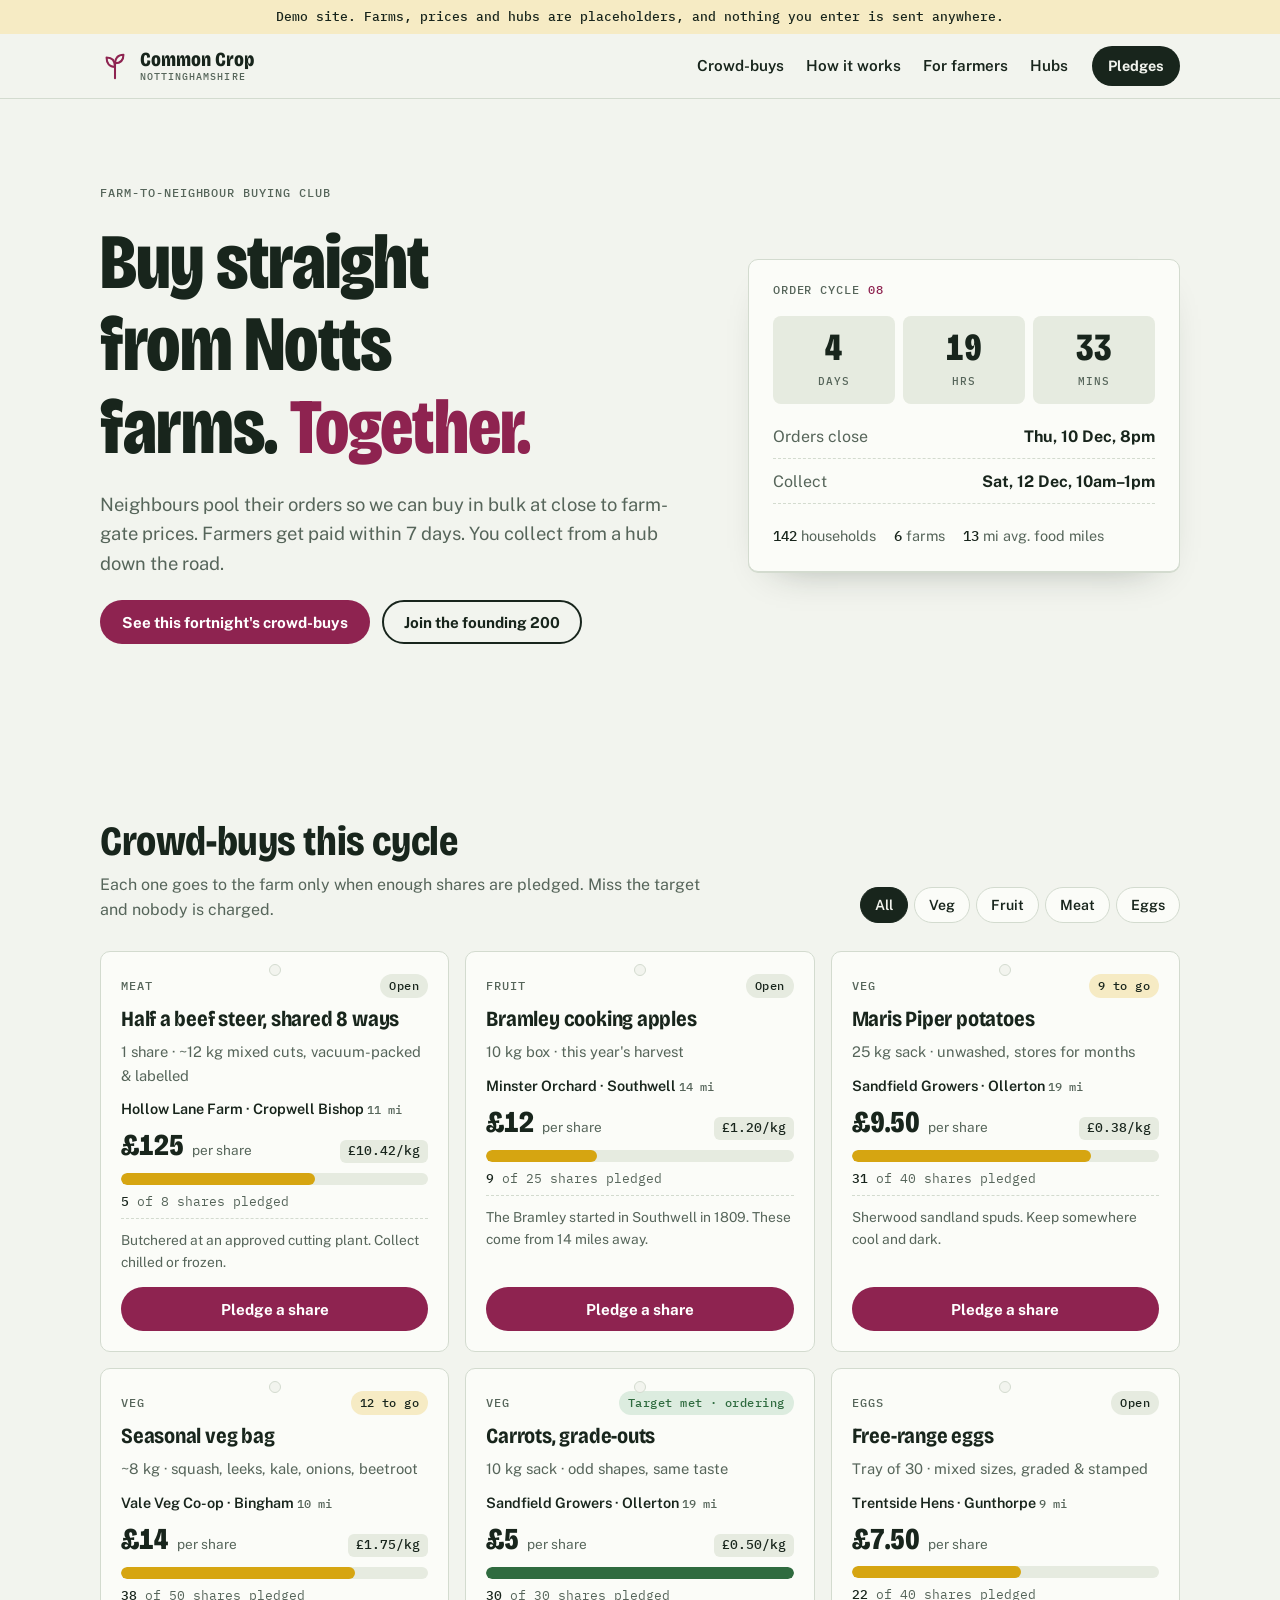
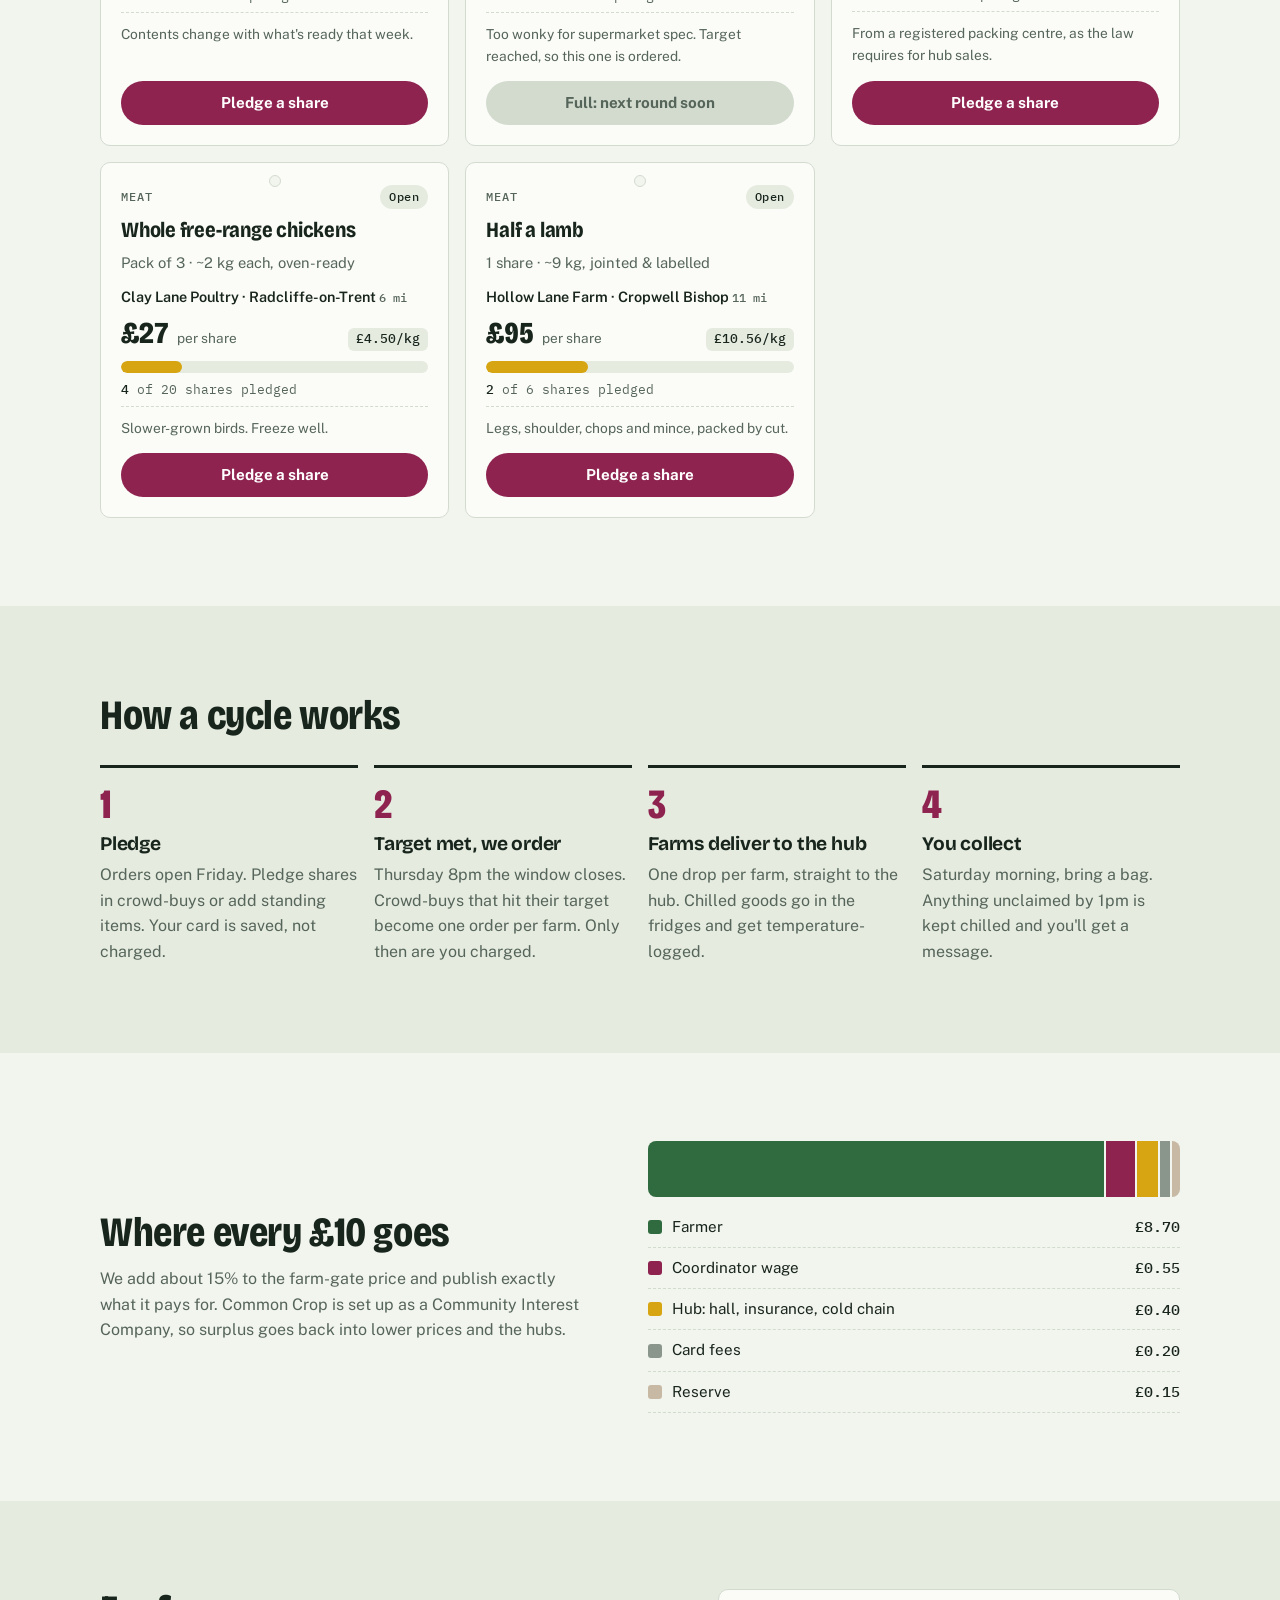
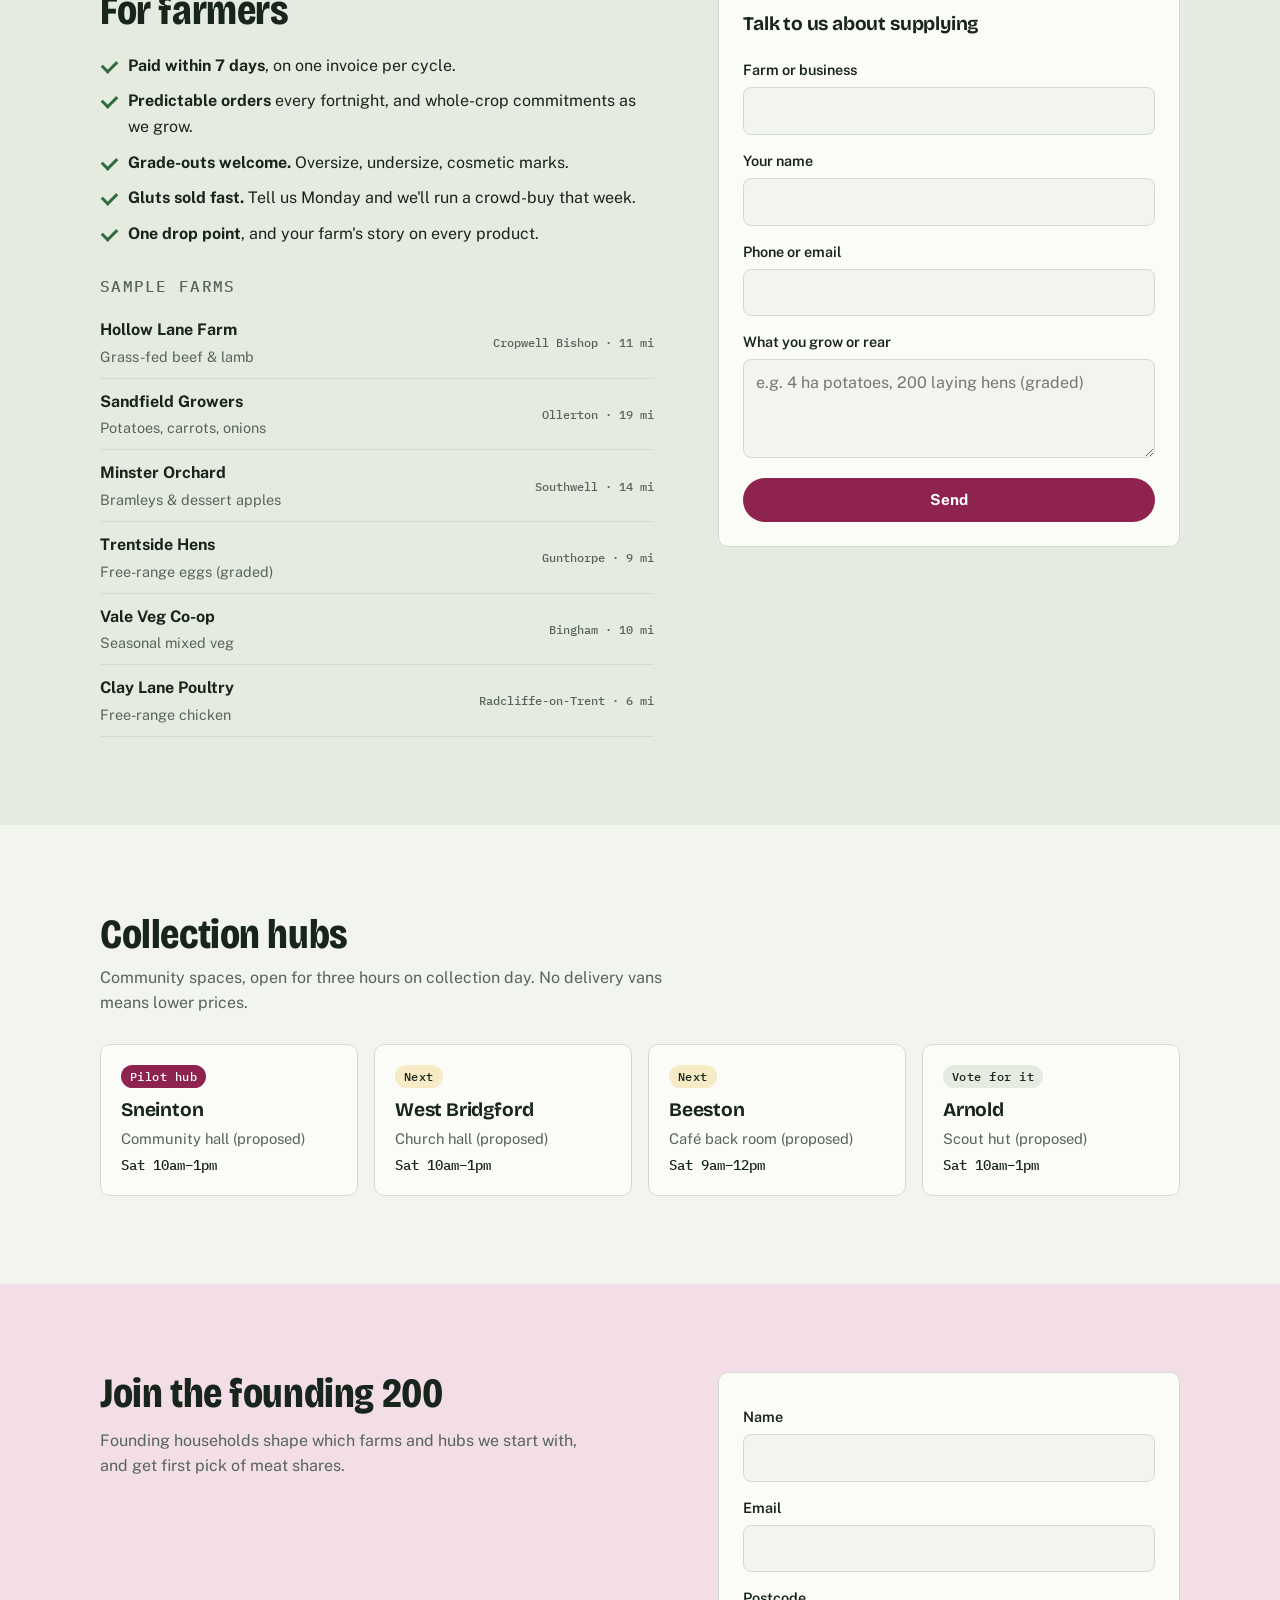
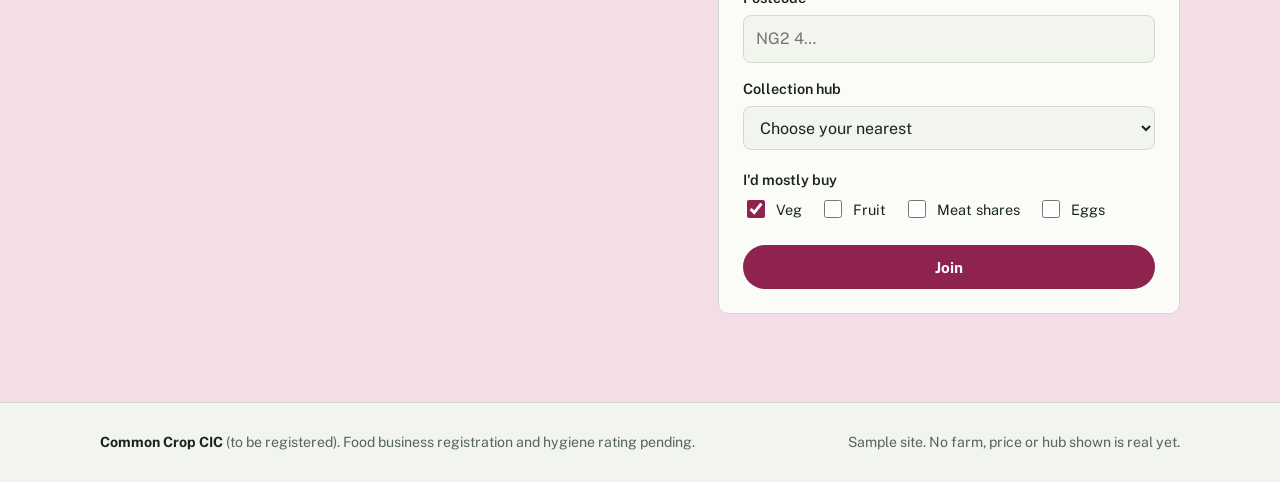
==== common-crop/site/index.html @ f0176753 "Add Common Crop farm-to-consumer plan and shell website PLAN.md covers UK legality, structure (CIC)," ====
<!doctype html>
<html lang="en-GB">
<head>
<meta charset="utf-8">
<meta name="viewport" content="width=device-width, initial-scale=1, viewport-fit=cover">
<title>Common Crop Notts</title>
<meta name="description" content="Neighbours in Nottinghamshire pooling orders to buy straight from local farms at farm-gate prices. Collect from a hub near you.">
<link rel="preconnect" href="https://fonts.googleapis.com">
<link rel="preconnect" href="https://fonts.gstatic.com" crossorigin>
<link rel="stylesheet" href="https://fonts.googleapis.com/css2?family=Bricolage+Grotesque:opsz,wdth,wght@12..96,75..100,400..800&family=Public+Sans:ital,wght@0,400;0,600;0,700;1,400&family=IBM+Plex+Mono:wght@400;500&display=swap">
<link rel="stylesheet" href="styles.css">
</head>
<body>

<div class="demo-bar">Demo site. Farms, prices and hubs are placeholders, and nothing you enter is sent anywhere.</div>

<header class="site-header">
  <div class="wrap header-row">
    <a class="logo" href="#top" aria-label="Common Crop home">
      <svg viewBox="0 0 32 32" aria-hidden="true"><path d="M16 29V13" /><path d="M16 17c-6 0-9-4-9-10 6 0 9 4 9 10Z" /><path d="M16 13c0-5 3-9 9-9 0 6-3 9-9 9Z" /></svg>
      <span>Common Crop<small>Nottinghamshire</small></span>
    </a>
    <nav class="nav" aria-label="Main">
      <a href="#buys">Crowd-buys</a>
      <a href="#how">How it works</a>
      <a href="#farmers">For farmers</a>
      <a href="#hubs">Hubs</a>
    </nav>
    <button type="button" id="basket-open" class="basket-btn">
      Pledges <span id="basket-count" class="count" hidden>0</span>
    </button>
  </div>
</header>

<main id="top">

  <section class="hero wrap">
    <div class="hero-copy">
      <p class="eyebrow">Farm-to-neighbour buying club</p>
      <h1>Buy straight from Notts farms. <em>Together.</em></h1>
      <p class="lede">Neighbours pool their orders so we can buy in bulk at close to farm-gate prices. Farmers get paid within 7 days. You collect from a hub down the road.</p>
      <div class="hero-cta">
        <a class="btn btn-primary" href="#buys">See this fortnight's crowd-buys</a>
        <a class="btn btn-ghost" href="#join">Join the founding 200</a>
      </div>
    </div>

    <aside class="cycle" aria-labelledby="cycle-title">
      <p class="cycle-tag">Order cycle <span id="cycle-number">03</span></p>
      <h2 id="cycle-title" class="visually-hidden">Current order cycle</h2>
      <div class="countdown" aria-label="Time until orders close">
        <div><b id="cd-d">0</b><span>days</span></div>
        <div><b id="cd-h">0</b><span>hrs</span></div>
        <div><b id="cd-m">0</b><span>mins</span></div>
      </div>
      <dl class="cycle-dates">
        <div><dt>Orders close</dt><dd id="cycle-close">Thu 1 Oct, 8pm</dd></div>
        <div><dt>Collect</dt><dd id="cycle-collect">Sat 3 Oct, 10am–1pm</dd></div>
      </dl>
      <ul class="cycle-stats">
        <li><b id="stat-households">142</b> households</li>
        <li><b id="stat-farms">6</b> farms</li>
        <li><b id="stat-miles">13</b> mi avg. food miles</li>
      </ul>
    </aside>
  </section>

  <section id="buys" class="section wrap" aria-labelledby="buys-title">
    <div class="section-head">
      <div>
        <h2 id="buys-title">Crowd-buys this cycle</h2>
        <p>Each one goes to the farm only when enough shares are pledged. Miss the target and nobody is charged.</p>
      </div>
      <div class="filters" role="group" aria-label="Filter by category">
        <button type="button" data-filter="all" aria-pressed="true">All</button>
        <button type="button" data-filter="veg" aria-pressed="false">Veg</button>
        <button type="button" data-filter="fruit" aria-pressed="false">Fruit</button>
        <button type="button" data-filter="meat" aria-pressed="false">Meat</button>
        <button type="button" data-filter="eggs" aria-pressed="false">Eggs</button>
      </div>
    </div>
    <div id="buys-grid" class="buys-grid"></div>
  </section>

  <section id="how" class="section band" aria-labelledby="how-title">
    <div class="wrap">
      <h2 id="how-title">How a cycle works</h2>
      <ol class="steps">
        <li><h3>Pledge</h3><p>Orders open Friday. Pledge shares in crowd-buys or add standing items. Your card is saved, not charged.</p></li>
        <li><h3>Target met, we order</h3><p>Thursday 8pm the window closes. Crowd-buys that hit their target become one order per farm. Only then are you charged.</p></li>
        <li><h3>Farms deliver to the hub</h3><p>One drop per farm, straight to the hub. Chilled goods go in the fridges and get temperature-logged.</p></li>
        <li><h3>You collect</h3><p>Saturday morning, bring a bag. Anything unclaimed by 1pm is kept chilled and you'll get a message.</p></li>
      </ol>
    </div>
  </section>

  <section class="section wrap split-section" aria-labelledby="split-title">
    <div>
      <h2 id="split-title">Where every £10 goes</h2>
      <p>We add about 15% to the farm-gate price and publish exactly what it pays for. Common Crop is set up as a Community Interest Company, so surplus goes back into lower prices and the hubs.</p>
    </div>
    <div>
      <div id="split-bar" class="split-bar" aria-hidden="true"></div>
      <ul id="split-legend" class="split-legend"></ul>
    </div>
  </section>

  <section id="farmers" class="section band" aria-labelledby="farmers-title">
    <div class="wrap farmers">
      <div>
        <h2 id="farmers-title">For farmers</h2>
        <ul class="ticks">
          <li><b>Paid within 7 days</b>, on one invoice per cycle.</li>
          <li><b>Predictable orders</b> every fortnight, and whole-crop commitments as we grow.</li>
          <li><b>Grade-outs welcome.</b> Oversize, undersize, cosmetic marks.</li>
          <li><b>Gluts sold fast.</b> Tell us Monday and we'll run a crowd-buy that week.</li>
          <li><b>One drop point</b>, and your farm's story on every product.</li>
        </ul>
        <h3 class="sub">Sample farms</h3>
        <ul id="farm-list" class="farm-list"></ul>
      </div>
      <form id="farm-form" class="card-form">
        <h3>Talk to us about supplying</h3>
        <label for="farm-name">Farm or business</label>
        <input id="farm-name" name="farm" required autocomplete="organization">
        <label for="farm-contact">Your name</label>
        <input id="farm-contact" name="name" required autocomplete="name">
        <label for="farm-phone">Phone or email</label>
        <input id="farm-phone" name="contact" required>
        <label for="farm-what">What you grow or rear</label>
        <textarea id="farm-what" name="produce" rows="3" placeholder="e.g. 4 ha potatoes, 200 laying hens (graded)"></textarea>
        <button type="submit" class="btn btn-primary">Send</button>
        <p id="farm-done" class="done" role="status" hidden>Thanks. This is a demo, so nothing was sent.</p>
      </form>
    </div>
  </section>

  <section id="hubs" class="section wrap" aria-labelledby="hubs-title">
    <div class="section-head">
      <div>
        <h2 id="hubs-title">Collection hubs</h2>
        <p>Community spaces, open for three hours on collection day. No delivery vans means lower prices.</p>
      </div>
    </div>
    <ul id="hub-list" class="hub-list"></ul>
  </section>

  <section id="join" class="section band band-accent" aria-labelledby="join-title">
    <div class="wrap join">
      <div>
        <h2 id="join-title">Join the founding 200</h2>
        <p>Founding households shape which farms and hubs we start with, and get first pick of meat shares.</p>
      </div>
      <form id="join-form" class="card-form">
        <label for="join-name">Name</label>
        <input id="join-name" name="name" required autocomplete="name">
        <label for="join-email">Email</label>
        <input id="join-email" name="email" type="email" required autocomplete="email">
        <label for="join-postcode">Postcode</label>
        <input id="join-postcode" name="postcode" required autocomplete="postal-code" placeholder="NG2 4…">
        <label for="join-hub">Collection hub</label>
        <select id="join-hub" name="hub" required></select>
        <fieldset>
          <legend>I'd mostly buy</legend>
          <label class="check"><input id="want-veg" type="checkbox" name="veg" checked> Veg</label>
          <label class="check"><input id="want-fruit" type="checkbox" name="fruit"> Fruit</label>
          <label class="check"><input id="want-meat" type="checkbox" name="meat"> Meat shares</label>
          <label class="check"><input id="want-eggs" type="checkbox" name="eggs"> Eggs</label>
        </fieldset>
        <button type="submit" class="btn btn-primary">Join</button>
        <p id="join-done" class="done" role="status" hidden></p>
      </form>
    </div>
  </section>

</main>

<footer class="site-footer">
  <div class="wrap footer-row">
    <p><b>Common Crop CIC</b> (to be registered). Food business registration and hygiene rating pending.</p>
    <p>Sample site. No farm, price or hub shown is real yet.</p>
  </div>
</footer>

<div id="basket" class="basket" hidden>
  <div class="basket-panel" role="dialog" aria-modal="true" aria-labelledby="basket-title">
    <header>
      <h2 id="basket-title">Your pledges</h2>
      <button type="button" id="basket-close" class="icon-btn" aria-label="Close">×</button>
    </header>
    <ul id="basket-list" class="basket-list"></ul>
    <p class="basket-total">Total if every target is met <b id="basket-total">£0</b></p>
    <button type="button" class="btn btn-primary" disabled>Save card &amp; confirm (coming soon)</button>
    <p class="fine">You're only charged for crowd-buys that reach their target when orders close.</p>
  </div>
</div>

<script src="data.js"></script>
<script src="store.js"></script>
<script src="app.js"></script>
</body>
</html>
---- common-crop/site/styles.css ----
/* Common Crop: beetroot + rapeseed on hedgerow sage */
:root {
  --paper: #f2f4ee;
  --surface: #fbfcf8;
  --band: #e6ebe0;
  --ink: #18251c;
  --muted: #56655a;
  --line: #d3dbcf;
  --accent: #8e2350;          /* beetroot */
  --accent-ink: #ffffff;
  --accent-soft: #f3dde6;
  --rape: #d6a511;            /* oilseed rape in May */
  --rape-soft: #f6ebc4;
  --good: #2f6b3f;
  --good-soft: #dcecdf;

  --seg-farmer: #2f6b3f;
  --seg-wage: #8e2350;
  --seg-hub: #d6a511;
  --seg-fees: #8a968c;
  --seg-reserve: #c7b9a3;

  --display: "Bricolage Grotesque", "Arial Narrow", system-ui, sans-serif;
  --body: "Public Sans", system-ui, -apple-system, "Segoe UI", sans-serif;
  --mono: "IBM Plex Mono", ui-monospace, "SF Mono", Menlo, monospace;

  --radius: 10px;
  --gutter: clamp(16px, 4vw, 40px);
  color-scheme: light;
}

@media (prefers-color-scheme: dark) {
  :root:not([data-theme="light"]) {
    --paper: #111913;
    --surface: #18221a;
    --band: #1c281f;
    --ink: #e7ede4;
    --muted: #9faea2;
    --line: #2d3b31;
    --accent: #e58ab0;
    --accent-ink: #2a0b18;
    --accent-soft: #3a1a28;
    --rape: #e8c24a;
    --rape-soft: #3a3217;
    --good: #7fc28f;
    --good-soft: #1f3526;
    --seg-farmer: #6fb582;
    --seg-wage: #e58ab0;
    --seg-hub: #e8c24a;
    --seg-fees: #7d8a80;
    --seg-reserve: #a89a84;
    color-scheme: dark;
  }
}
:root[data-theme="dark"] {
  --paper: #111913;
  --surface: #18221a;
  --band: #1c281f;
  --ink: #e7ede4;
  --muted: #9faea2;
  --line: #2d3b31;
  --accent: #e58ab0;
  --accent-ink: #2a0b18;
  --accent-soft: #3a1a28;
  --rape: #e8c24a;
  --rape-soft: #3a3217;
  --good: #7fc28f;
  --good-soft: #1f3526;
  --seg-farmer: #6fb582;
  --seg-wage: #e58ab0;
  --seg-hub: #e8c24a;
  --seg-fees: #7d8a80;
  --seg-reserve: #a89a84;
  color-scheme: dark;
}

* { box-sizing: border-box; }
[hidden] { display: none !important; }
html { scroll-behavior: smooth; }
@media (prefers-reduced-motion: reduce) { html { scroll-behavior: auto; } * { transition: none !important; } }

body {
  margin: 0;
  background: var(--paper);
  color: var(--ink);
  font: 16px/1.6 var(--body);
  -webkit-font-smoothing: antialiased;
}

.wrap { max-width: 1160px; margin-inline: auto; padding-inline: var(--gutter); }
.visually-hidden { position: absolute; width: 1px; height: 1px; overflow: hidden; clip: rect(0 0 0 0); white-space: nowrap; }

h1, h2, h3 { font-family: var(--display); line-height: 1.05; margin: 0; text-wrap: balance; letter-spacing: -0.01em; }
h1 { font-size: clamp(2.6rem, 6.5vw, 4.9rem); font-weight: 800; font-stretch: 78%; }
h1 em { font-style: normal; color: var(--accent); }
h2 { font-size: clamp(1.8rem, 3.4vw, 2.6rem); font-weight: 750; font-stretch: 82%; }
h3 { font-size: 1.2rem; font-weight: 700; }
p { margin: 0; }
a { color: inherit; }
:focus-visible { outline: 3px solid var(--rape); outline-offset: 2px; border-radius: 4px; }

.eyebrow, .cycle-tag, .buy-cat {
  font: 500 0.75rem/1 var(--mono);
  letter-spacing: 0.08em;
  text-transform: uppercase;
  color: var(--muted);
}

/* ---------- buttons ---------- */
.btn {
  display: inline-flex; align-items: center; justify-content: center;
  min-height: 44px; padding: 0 20px;
  border-radius: 999px; border: 2px solid transparent;
  font: 700 0.95rem/1 var(--body); text-decoration: none; cursor: pointer;
  transition: transform .12s ease, background-color .12s ease;
}
.btn:active { transform: translateY(1px); }
.btn-primary { background: var(--accent); color: var(--accent-ink); }
.btn-primary:hover { filter: brightness(1.08); }
.btn-primary:disabled { background: var(--line); color: var(--muted); cursor: not-allowed; filter: none; }
.btn-ghost { border-color: var(--ink); color: var(--ink); background: transparent; }
.btn-ghost:hover { background: var(--ink); color: var(--paper); }

/* ---------- header ---------- */
.demo-bar {
  background: var(--rape-soft); color: var(--ink);
  font: 500 0.8rem/1.4 var(--mono); text-align: center;
  padding: 8px var(--gutter);
}
.site-header {
  position: sticky; top: env(safe-area-inset-top, 0px); z-index: 10;
  background: color-mix(in srgb, var(--paper) 90%, transparent);
  backdrop-filter: blur(8px);
  border-bottom: 1px solid var(--line);
}
.header-row { display: flex; align-items: center; gap: 24px; min-height: 64px; }
.logo { display: flex; align-items: center; gap: 10px; text-decoration: none; }
.logo svg { width: 30px; height: 30px; fill: none; stroke: var(--accent); stroke-width: 2.2; stroke-linecap: round; stroke-linejoin: round; }
.logo span { font: 800 1.25rem/1 var(--display); font-stretch: 80%; display: flex; flex-direction: column; }
.logo small { font: 500 0.65rem/1.4 var(--mono); letter-spacing: 0.1em; text-transform: uppercase; color: var(--muted); }
.nav { display: flex; gap: 22px; margin-left: auto; }
.nav a { text-decoration: none; font-weight: 600; font-size: 0.95rem; }
.nav a:hover { color: var(--accent); }
.basket-btn {
  display: inline-flex; align-items: center; gap: 8px;
  min-height: 40px; padding: 0 16px; border-radius: 999px;
  background: var(--ink); color: var(--paper); border: 0;
  font: 700 0.9rem/1 var(--body); cursor: pointer;
}
.count { background: var(--rape); color: #18251c; border-radius: 999px; min-width: 22px; height: 22px; display: inline-grid; place-items: center; font: 500 0.8rem/1 var(--mono); padding: 0 6px; }
@media (max-width: 760px) {
  .nav { display: none; }
  .basket-btn { margin-left: auto; }
}

/* ---------- hero ---------- */
.hero {
  display: grid; grid-template-columns: 1.35fr 1fr; gap: clamp(28px, 5vw, 64px);
  align-items: center; padding-block: clamp(40px, 7vw, 88px);
}
.hero-copy { display: grid; gap: 22px; }
.lede { font-size: 1.15rem; max-width: 34em; color: var(--muted); }
.hero-cta { display: flex; flex-wrap: wrap; gap: 12px; }

.cycle {
  background: var(--surface); border: 1px solid var(--line); border-radius: var(--radius);
  padding: 24px; display: grid; gap: 20px;
  box-shadow: 0 1px 0 var(--line), 0 18px 40px -28px rgba(24, 37, 28, .45);
}
.cycle-tag span { color: var(--accent); }
.countdown { display: grid; grid-template-columns: repeat(3, 1fr); gap: 8px; }
.countdown div { background: var(--band); border-radius: 8px; padding: 12px 8px; text-align: center; }
.countdown b { display: block; font: 800 2.4rem/1 var(--display); font-stretch: 75%; font-variant-numeric: tabular-nums; }
.countdown span { font: 500 0.7rem/1 var(--mono); text-transform: uppercase; letter-spacing: .08em; color: var(--muted); }
.cycle-dates { display: grid; gap: 10px; margin: 0; }
.cycle-dates div { display: flex; justify-content: space-between; gap: 12px; border-bottom: 1px dashed var(--line); padding-bottom: 8px; }
.cycle-dates dt { color: var(--muted); }
.cycle-dates dd { margin: 0; font-weight: 700; text-align: right; }
.cycle-stats { list-style: none; margin: 0; padding: 0; display: flex; flex-wrap: wrap; gap: 6px 18px; font-size: 0.9rem; color: var(--muted); }
.cycle-stats b { color: var(--ink); font-family: var(--mono); font-weight: 500; }

@media (max-width: 860px) { .hero { grid-template-columns: 1fr; } }

/* ---------- sections ---------- */
.section { padding-block: clamp(48px, 7vw, 88px); }
.band { background: var(--band); }
.band-accent { background: var(--accent-soft); }
.section-head { display: flex; flex-wrap: wrap; justify-content: space-between; align-items: end; gap: 20px; margin-bottom: 28px; }
.section-head p { color: var(--muted); max-width: 38em; margin-top: 8px; }

.filters { display: flex; flex-wrap: wrap; gap: 6px; }
.filters button {
  min-height: 36px; padding: 0 14px; border-radius: 999px;
  border: 1px solid var(--line); background: var(--surface); color: var(--ink);
  font: 600 0.88rem/1 var(--body); cursor: pointer;
}
.filters button[aria-pressed="true"] { background: var(--ink); color: var(--paper); border-color: var(--ink); }

/* ---------- crowd-buy cards (crate tags) ---------- */
.buys-grid { display: grid; grid-template-columns: repeat(auto-fill, minmax(260px, 1fr)); gap: 16px; }
.buy {
  position: relative; display: flex; flex-direction: column; gap: 10px;
  background: var(--surface); border: 1px solid var(--line); border-radius: var(--radius);
  padding: 22px 20px 20px;
}
/* punched tag hole */
.buy::before {
  content: ""; position: absolute; top: 12px; right: 50%; transform: translateX(50%);
  width: 10px; height: 10px; border-radius: 50%; background: var(--paper); border: 1px solid var(--line);
}
.buy-top { display: flex; justify-content: space-between; align-items: center; gap: 8px; }
.buy h3 { font-size: 1.35rem; font-stretch: 85%; }
.buy-unit { font-size: 0.92rem; color: var(--muted); }
.buy-farm { font-size: 0.9rem; font-weight: 600; }
.miles { font: 500 0.78rem/1 var(--mono); color: var(--muted); white-space: nowrap; }
.buy-price { display: flex; align-items: baseline; gap: 8px; flex-wrap: wrap; }
.buy-price strong { font: 800 1.9rem/1 var(--display); font-stretch: 78%; font-variant-numeric: tabular-nums; }
.buy-price span { color: var(--muted); font-size: 0.85rem; }
.buy-price .perkg { margin-left: auto; font: 500 0.8rem/1 var(--mono); background: var(--band); padding: 5px 8px; border-radius: 6px; color: var(--ink); }
.meter { height: 12px; background: var(--band); border-radius: 999px; overflow: hidden; }
.meter span { display: block; height: 100%; background: var(--rape); border-radius: 999px; transition: width .35s ease; }
.buy[data-status="met"] .meter span { background: var(--good); }
.meter-label { font: 400 0.82rem/1 var(--mono); color: var(--muted); }
.meter-label b { color: var(--ink); font-weight: 500; }
.buy-note { font-size: 0.86rem; color: var(--muted); border-top: 1px dashed var(--line); padding-top: 10px; }
.buy-actions { margin-top: auto; padding-top: 4px; }
.buy-actions .btn { width: 100%; }

.chip { font: 500 0.72rem/1 var(--mono); letter-spacing: .04em; padding: 6px 9px; border-radius: 999px; white-space: nowrap; }
.chip-open { background: var(--band); color: var(--ink); }
.chip-close { background: var(--rape-soft); color: var(--ink); }
.chip-met { background: var(--good-soft); color: var(--good); }
.chip-hub-pilot { background: var(--accent); color: var(--accent-ink); }
.chip-hub-planned { background: var(--rape-soft); color: var(--ink); }
.chip-hub-vote { background: var(--band); color: var(--ink); }

.stepper { display: flex; align-items: center; justify-content: space-between; border: 2px solid var(--accent); border-radius: 999px; min-height: 44px; }
.stepper button { width: 48px; height: 40px; border: 0; background: none; color: var(--accent); font: 700 1.3rem/1 var(--body); cursor: pointer; border-radius: 999px; }
.stepper button:disabled { color: var(--line); cursor: not-allowed; }
.stepper output { font: 500 1rem/1 var(--mono); }

/* ---------- steps ---------- */
.steps { list-style: none; counter-reset: step; margin: 28px 0 0; padding: 0; display: grid; grid-template-columns: repeat(auto-fit, minmax(220px, 1fr)); gap: 16px; }
.steps li { counter-increment: step; display: grid; gap: 8px; align-content: start; padding-top: 16px; border-top: 3px solid var(--ink); }
.steps li::before { content: counter(step); font: 800 2.6rem/1 var(--display); font-stretch: 75%; color: var(--accent); }
.steps p { color: var(--muted); }

/* ---------- money split ---------- */
.split-section { display: grid; grid-template-columns: 1fr 1.1fr; gap: clamp(24px, 5vw, 64px); align-items: center; }
.split-section p { color: var(--muted); margin-top: 12px; max-width: 34em; }
.split-bar { display: flex; height: 56px; border-radius: 8px; overflow: hidden; gap: 2px; background: var(--paper); }
.split-legend { list-style: none; padding: 0; margin: 18px 0 0; display: grid; gap: 8px; }
.split-legend li { display: grid; grid-template-columns: 14px 1fr auto; align-items: center; gap: 10px; font-size: 0.95rem; border-bottom: 1px dashed var(--line); padding-bottom: 8px; }
.split-legend i { width: 14px; height: 14px; border-radius: 3px; }
.split-legend b { font: 500 0.95rem/1 var(--mono); font-variant-numeric: tabular-nums; }
.seg-farmer { background: var(--seg-farmer); }
.seg-wage { background: var(--seg-wage); }
.seg-hub { background: var(--seg-hub); }
.seg-fees { background: var(--seg-fees); }
.seg-reserve { background: var(--seg-reserve); }
@media (max-width: 760px) { .split-section { grid-template-columns: 1fr; } }

/* ---------- farmers, hubs, join ---------- */
.farmers, .join { display: grid; grid-template-columns: 1.2fr 1fr; gap: clamp(24px, 5vw, 64px); align-items: start; }
@media (max-width: 860px) { .farmers, .join { grid-template-columns: 1fr; } }
.join > div p { color: var(--muted); margin-top: 12px; max-width: 30em; }
.ticks { list-style: none; padding: 0; margin: 20px 0 0; display: grid; gap: 10px; }
.ticks li { padding-left: 28px; position: relative; }
.ticks li::before { content: ""; position: absolute; left: 2px; top: 7px; width: 12px; height: 7px; border-left: 3px solid var(--good); border-bottom: 3px solid var(--good); transform: rotate(-45deg); }
.sub { margin-top: 32px; font-size: 1rem; font-family: var(--mono); font-weight: 500; text-transform: uppercase; letter-spacing: .08em; color: var(--muted); }
.farm-list { list-style: none; padding: 0; margin: 12px 0 0; display: grid; gap: 0; }
.farm-list li { display: grid; grid-template-columns: 1fr auto; gap: 2px 12px; padding: 10px 0; border-bottom: 1px solid var(--line); }
.farm-list li span:not(.miles) { grid-column: 1; color: var(--muted); font-size: 0.9rem; }
.farm-list .miles { grid-column: 2; grid-row: 1 / span 2; align-self: center; }

.hub-list { list-style: none; padding: 0; margin: 0; display: grid; grid-template-columns: repeat(auto-fill, minmax(230px, 1fr)); gap: 16px; }
.hub { display: grid; gap: 6px; align-content: start; padding: 20px; background: var(--surface); border: 1px solid var(--line); border-radius: var(--radius); }
.hub .chip { justify-self: start; margin-bottom: 6px; }
.hub p { color: var(--muted); font-size: 0.92rem; }
.hub .hub-when { font: 500 0.85rem/1.4 var(--mono); color: var(--ink); }

.card-form { display: grid; gap: 6px; background: var(--surface); border: 1px solid var(--line); border-radius: var(--radius); padding: 24px; }
.card-form h3 { margin-bottom: 10px; }
.card-form label { font-weight: 600; font-size: 0.9rem; margin-top: 8px; }
.card-form input:not([type="checkbox"]), .card-form select, .card-form textarea {
  width: 100%; min-height: 44px; padding: 10px 12px; border-radius: 8px;
  border: 1px solid var(--line); background: var(--paper); color: var(--ink); font: inherit;
}
.card-form fieldset { border: 0; padding: 0; margin: 12px 0 4px; display: flex; flex-wrap: wrap; gap: 8px 18px; }
.card-form legend { font-weight: 600; font-size: 0.9rem; margin-bottom: 6px; padding: 0; }
.card-form .check { display: inline-flex; align-items: center; gap: 8px; font-weight: 400; margin: 0; }
.card-form .check input { width: 18px; height: 18px; accent-color: var(--accent); }
.card-form .btn { margin-top: 14px; }
.done { background: var(--good-soft); color: var(--ink); padding: 12px; border-radius: 8px; font-size: 0.9rem; margin-top: 10px; }

/* ---------- footer ---------- */
.site-footer { border-top: 1px solid var(--line); padding-block: 28px; font-size: 0.88rem; color: var(--muted); }
.footer-row { display: flex; flex-wrap: wrap; justify-content: space-between; gap: 10px 24px; }
.site-footer b { color: var(--ink); }

/* ---------- basket drawer ---------- */
.basket { position: fixed; inset: 0; z-index: 30; background: rgba(10, 16, 12, .45); display: flex; justify-content: flex-end; }
.basket-panel {
  width: min(420px, 100%); height: 100%; overflow-y: auto;
  background: var(--surface); color: var(--ink);
  padding: calc(20px + env(safe-area-inset-top, 0px)) 22px calc(20px + env(safe-area-inset-bottom, 0px));
  display: flex; flex-direction: column; gap: 14px;
}
.basket-panel header { display: flex; justify-content: space-between; align-items: center; }
.icon-btn { width: 40px; height: 40px; border-radius: 50%; border: 1px solid var(--line); background: none; color: var(--ink); font-size: 1.4rem; cursor: pointer; }
.basket-list { list-style: none; padding: 0; margin: 0; display: grid; }
.basket-list li { display: flex; justify-content: space-between; gap: 12px; padding: 12px 0; border-bottom: 1px solid var(--line); }
.basket-list b { font-family: var(--mono); font-weight: 500; }
.basket-list .empty { color: var(--muted); }
.basket-total { display: flex; justify-content: space-between; font-weight: 600; }
.basket-total b { font: 800 1.5rem/1 var(--display); }
.fine { font-size: 0.82rem; color: var(--muted); }
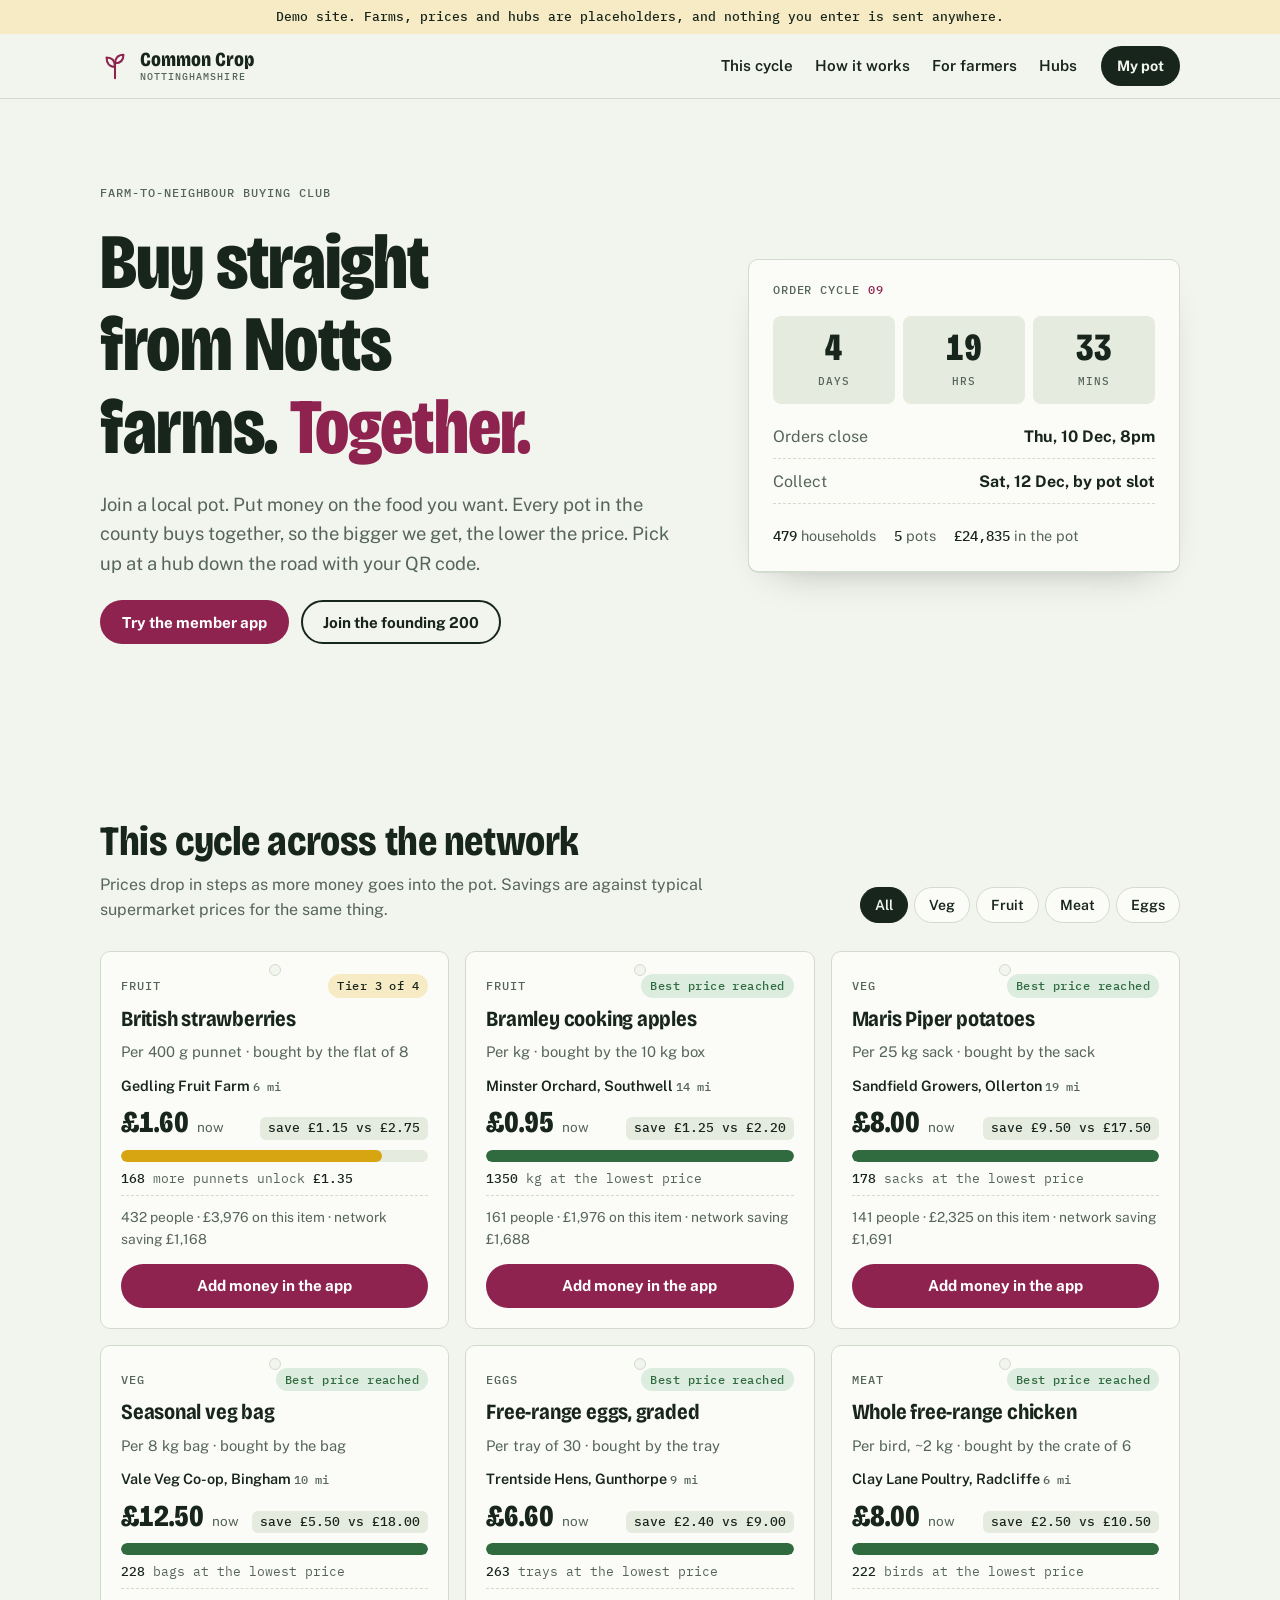
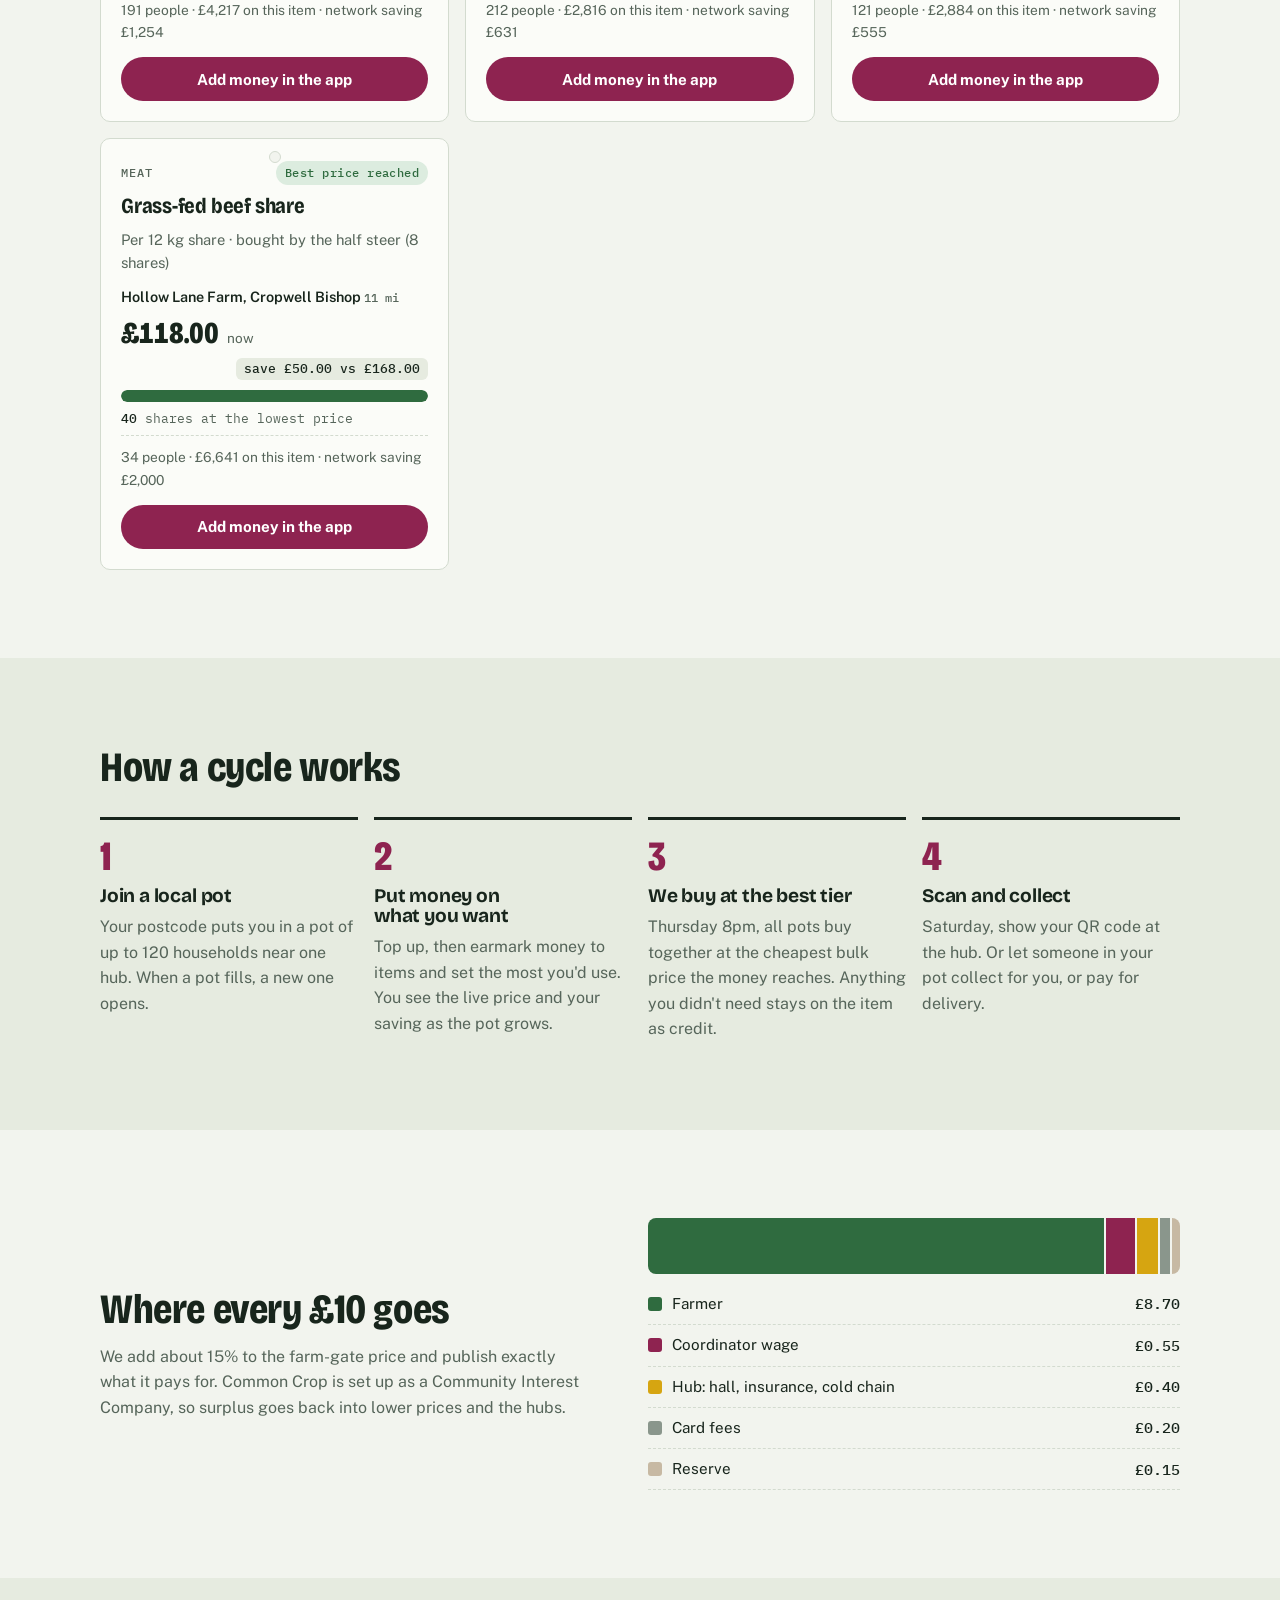
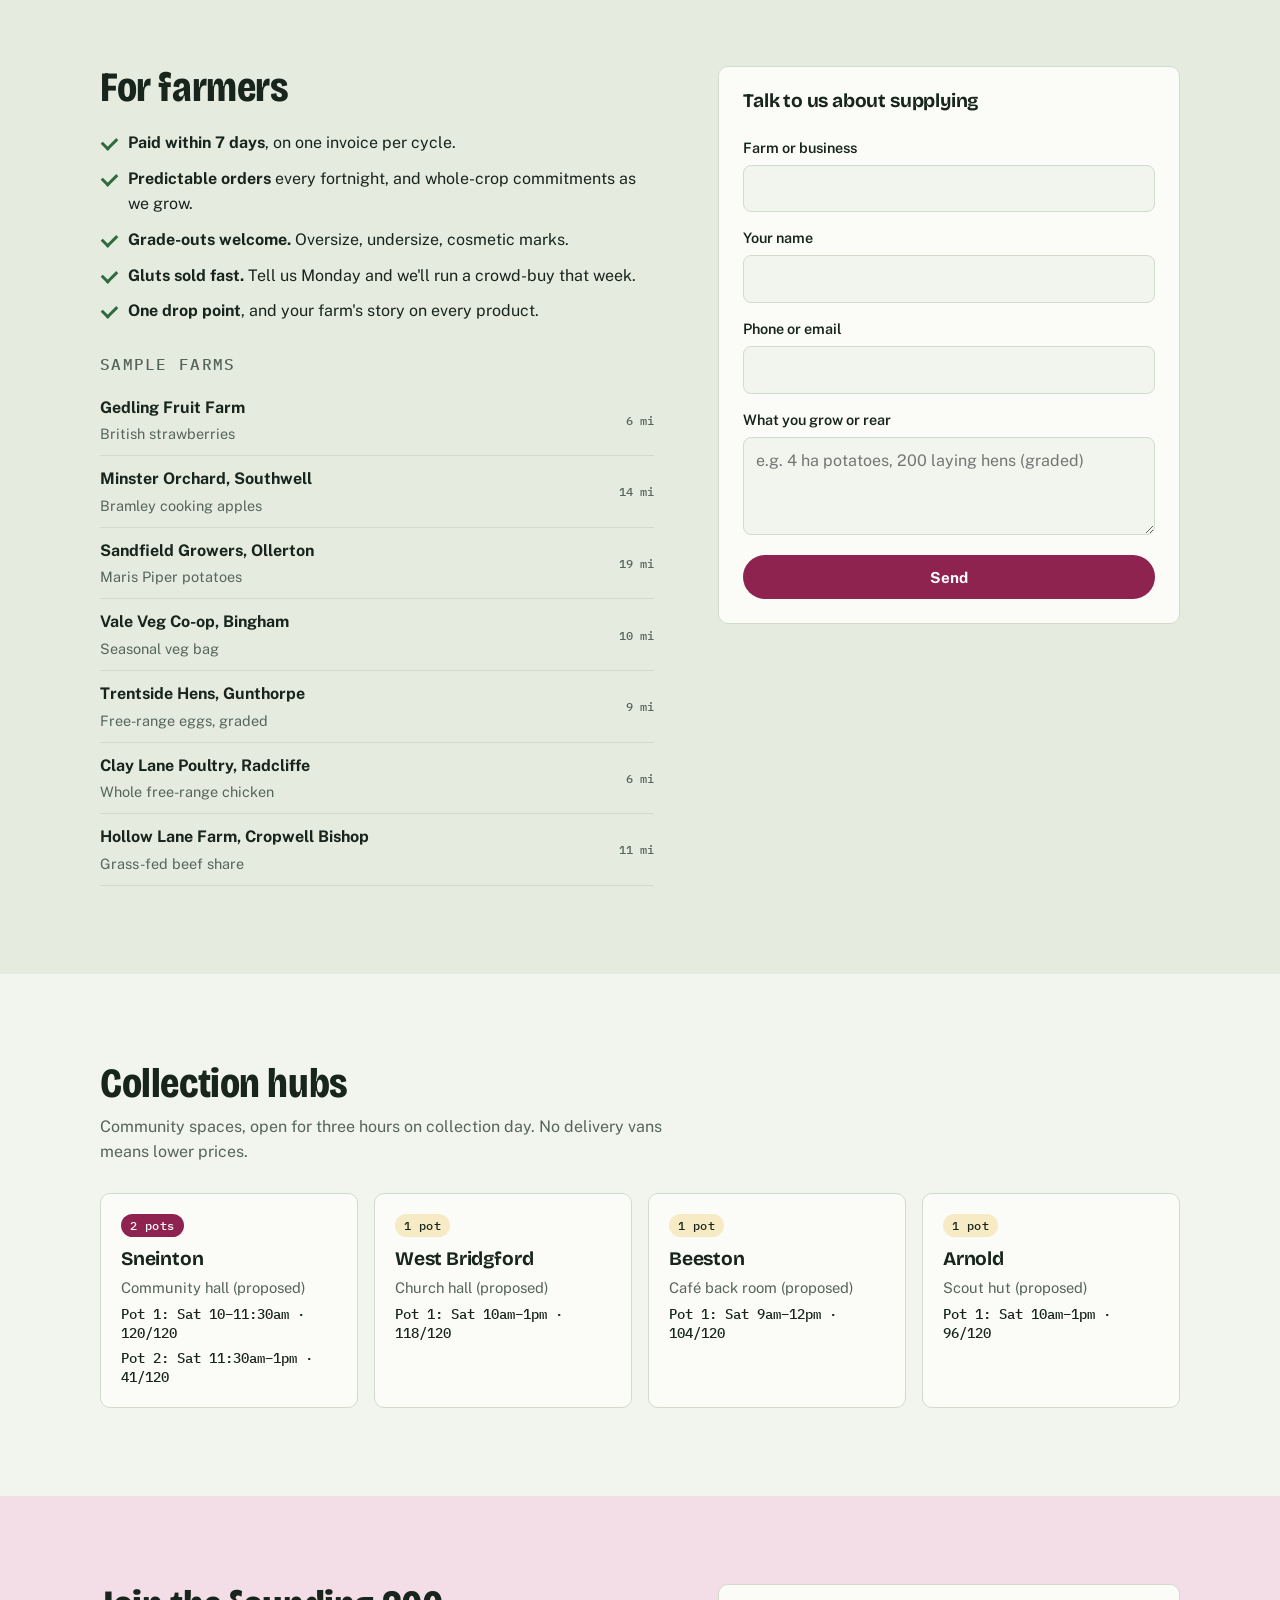
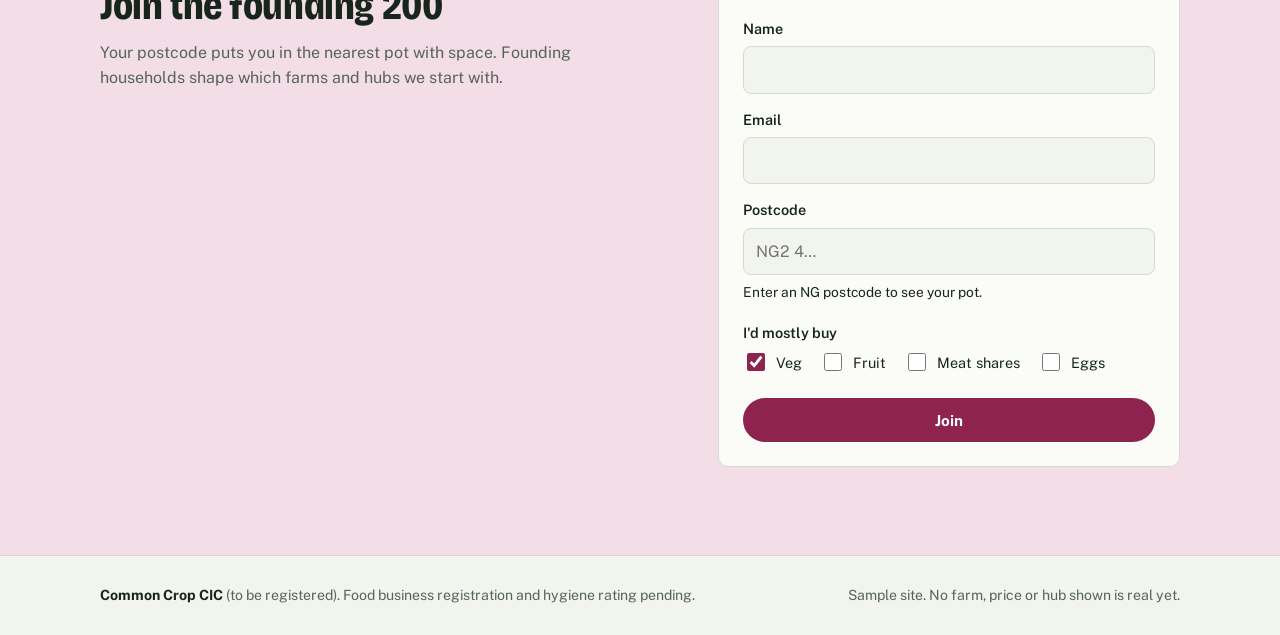
==== commit 8ea6f940: "Add pot model: tiered bulk pricing, per-item credit, QR pickup - engine.js: pure rules for tier sele" ====
--- a/common-crop/site/index.html
+++ b/common-crop/site/index.html
@@ -21,14 +21,12 @@
       <span>Common Crop<small>Nottinghamshire</small></span>
     </a>
     <nav class="nav" aria-label="Main">
-      <a href="#buys">Crowd-buys</a>
+      <a href="#buys">This cycle</a>
       <a href="#how">How it works</a>
       <a href="#farmers">For farmers</a>
       <a href="#hubs">Hubs</a>
     </nav>
-    <button type="button" id="basket-open" class="basket-btn">
-      Pledges <span id="basket-count" class="count" hidden>0</span>
-    </button>
+    <a href="app.html#pot" class="basket-btn">My pot</a>
   </div>
 </header>
 
@@ -38,9 +36,9 @@
     <div class="hero-copy">
       <p class="eyebrow">Farm-to-neighbour buying club</p>
       <h1>Buy straight from Notts farms. <em>Together.</em></h1>
-      <p class="lede">Neighbours pool their orders so we can buy in bulk at close to farm-gate prices. Farmers get paid within 7 days. You collect from a hub down the road.</p>
+      <p class="lede">Join a local pot. Put money on the food you want. Every pot in the county buys together, so the bigger we get, the lower the price. Pick up at a hub down the road with your QR code.</p>
       <div class="hero-cta">
-        <a class="btn btn-primary" href="#buys">See this fortnight's crowd-buys</a>
+        <a class="btn btn-primary" href="app.html#choose">Try the member app</a>
         <a class="btn btn-ghost" href="#join">Join the founding 200</a>
       </div>
     </div>
@@ -58,9 +56,9 @@
         <div><dt>Collect</dt><dd id="cycle-collect">Sat 3 Oct, 10am–1pm</dd></div>
       </dl>
       <ul class="cycle-stats">
-        <li><b id="stat-households">142</b> households</li>
-        <li><b id="stat-farms">6</b> farms</li>
-        <li><b id="stat-miles">13</b> mi avg. food miles</li>
+        <li><b id="stat-households">479</b> households</li>
+        <li><b id="stat-pots">5</b> pots</li>
+        <li><b id="stat-pot">£0</b> in the pot</li>
       </ul>
     </aside>
   </section>
@@ -68,8 +66,8 @@
   <section id="buys" class="section wrap" aria-labelledby="buys-title">
     <div class="section-head">
       <div>
-        <h2 id="buys-title">Crowd-buys this cycle</h2>
-        <p>Each one goes to the farm only when enough shares are pledged. Miss the target and nobody is charged.</p>
+        <h2 id="buys-title">This cycle across the network</h2>
+        <p>Prices drop in steps as more money goes into the pot. Savings are against typical supermarket prices for the same thing.</p>
       </div>
       <div class="filters" role="group" aria-label="Filter by category">
         <button type="button" data-filter="all" aria-pressed="true">All</button>
@@ -86,10 +84,10 @@
     <div class="wrap">
       <h2 id="how-title">How a cycle works</h2>
       <ol class="steps">
-        <li><h3>Pledge</h3><p>Orders open Friday. Pledge shares in crowd-buys or add standing items. Your card is saved, not charged.</p></li>
-        <li><h3>Target met, we order</h3><p>Thursday 8pm the window closes. Crowd-buys that hit their target become one order per farm. Only then are you charged.</p></li>
-        <li><h3>Farms deliver to the hub</h3><p>One drop per farm, straight to the hub. Chilled goods go in the fridges and get temperature-logged.</p></li>
-        <li><h3>You collect</h3><p>Saturday morning, bring a bag. Anything unclaimed by 1pm is kept chilled and you'll get a message.</p></li>
+        <li><h3>Join a local pot</h3><p>Your postcode puts you in a pot of up to 120 households near one hub. When a pot fills, a new one opens.</p></li>
+        <li><h3>Put money on what you want</h3><p>Top up, then earmark money to items and set the most you'd use. You see the live price and your saving as the pot grows.</p></li>
+        <li><h3>We buy at the best tier</h3><p>Thursday 8pm, all pots buy together at the cheapest bulk price the money reaches. Anything you didn't need stays on the item as credit.</p></li>
+        <li><h3>Scan and collect</h3><p>Saturday, show your QR code at the hub. Or let someone in your pot collect for you, or pay for delivery.</p></li>
       </ol>
     </div>
   </section>
@@ -149,7 +147,7 @@
     <div class="wrap join">
       <div>
         <h2 id="join-title">Join the founding 200</h2>
-        <p>Founding households shape which farms and hubs we start with, and get first pick of meat shares.</p>
+        <p>Your postcode puts you in the nearest pot with space. Founding households shape which farms and hubs we start with.</p>
       </div>
       <form id="join-form" class="card-form">
         <label for="join-name">Name</label>
@@ -158,8 +156,7 @@
         <input id="join-email" name="email" type="email" required autocomplete="email">
         <label for="join-postcode">Postcode</label>
         <input id="join-postcode" name="postcode" required autocomplete="postal-code" placeholder="NG2 4…">
-        <label for="join-hub">Collection hub</label>
-        <select id="join-hub" name="hub" required></select>
+        <p class="small" id="join-pot" aria-live="polite">Enter an NG postcode to see your pot.</p>
         <fieldset>
           <legend>I'd mostly buy</legend>
           <label class="check"><input id="want-veg" type="checkbox" name="veg" checked> Veg</label>
@@ -182,21 +179,9 @@
   </div>
 </footer>
 
-<div id="basket" class="basket" hidden>
-  <div class="basket-panel" role="dialog" aria-modal="true" aria-labelledby="basket-title">
-    <header>
-      <h2 id="basket-title">Your pledges</h2>
-      <button type="button" id="basket-close" class="icon-btn" aria-label="Close">×</button>
-    </header>
-    <ul id="basket-list" class="basket-list"></ul>
-    <p class="basket-total">Total if every target is met <b id="basket-total">£0</b></p>
-    <button type="button" class="btn btn-primary" disabled>Save card &amp; confirm (coming soon)</button>
-    <p class="fine">You're only charged for crowd-buys that reach their target when orders close.</p>
-  </div>
-</div>
-
+<script src="engine.js"></script>
 <script src="data.js"></script>
 <script src="store.js"></script>
-<script src="app.js"></script>
+<script src="landing.js"></script>
 </body>
 </html>
--- a/common-crop/site/styles.css
+++ b/common-crop/site/styles.css
@@ -145,7 +145,7 @@
   display: inline-flex; align-items: center; gap: 8px;
   min-height: 40px; padding: 0 16px; border-radius: 999px;
   background: var(--ink); color: var(--paper); border: 0;
-  font: 700 0.9rem/1 var(--body); cursor: pointer;
+  font: 700 0.9rem/1 var(--body); cursor: pointer; text-decoration: none;
 }
 .count { background: var(--rape); color: #18251c; border-radius: 999px; min-width: 22px; height: 22px; display: inline-grid; place-items: center; font: 500 0.8rem/1 var(--mono); padding: 0 6px; }
 @media (max-width: 760px) {
@@ -315,3 +315,146 @@
 .basket-total { display: flex; justify-content: space-between; font-weight: 600; }
 .basket-total b { font: 800 1.5rem/1 var(--display); }
 .fine { font-size: 0.82rem; color: var(--muted); }
+
+/* =================================================================
+   Member app
+   ================================================================= */
+:root { --qr-dark: #18251c; --warn: #9a5b00; --bad: #a32020; --bad-soft: #f7dede; }
+@media (prefers-color-scheme: dark) { :root:not([data-theme="light"]) { --warn: #f0b659; --bad: #ff8f8f; --bad-soft: #3a1c1c; } }
+:root[data-theme="dark"] { --warn: #f0b659; --bad: #ff8f8f; --bad-soft: #3a1c1c; }
+
+.muted { color: var(--muted); }
+.small { font-size: 0.86rem; }
+.mono { font-family: var(--mono); }
+.good { color: var(--good); }
+.warn { color: var(--warn); font-weight: 600; }
+.hint { color: var(--accent); font-weight: 600; }
+.h-sm { font-size: 1.3rem; margin-top: 36px; margin-bottom: 6px; }
+.link-btn { background: none; border: 0; padding: 0; color: var(--accent); font: inherit; font-weight: 600; text-decoration: underline; cursor: pointer; }
+.demo-bar .link-btn { color: var(--ink); margin-left: 8px; }
+.btn-small { min-height: 38px; padding: 0 14px; font-size: 0.88rem; }
+.btn-row { display: flex; flex-wrap: wrap; gap: 8px; }
+.error { background: var(--bad-soft); color: var(--bad); padding: 10px 12px; border-radius: 8px; font-size: 0.9rem; margin-top: 12px; }
+.notice { background: var(--rape-soft); padding: 10px 12px; border-radius: 8px; font-size: 0.9rem; margin: 12px 0; }
+.stack { display: grid; gap: 16px; align-content: start; }
+
+.hdr-credit { margin-left: auto; text-align: right; display: grid; line-height: 1.1; }
+.hdr-credit span { font: 500 0.68rem/1.4 var(--mono); letter-spacing: .08em; text-transform: uppercase; color: var(--muted); }
+.hdr-credit b { font: 800 1.35rem/1 var(--display); font-stretch: 80%; font-variant-numeric: tabular-nums; }
+
+.tabs { display: flex; gap: 4px; overflow-x: auto; scrollbar-width: none; padding-bottom: 0; }
+.tabs::-webkit-scrollbar { display: none; }
+.tabs a {
+  flex: none; padding: 10px 14px; text-decoration: none; font-weight: 600; font-size: 0.92rem;
+  border-bottom: 3px solid transparent; color: var(--muted);
+}
+.tabs a[aria-current="page"] { color: var(--ink); border-bottom-color: var(--accent); }
+.tabs a:hover { color: var(--ink); }
+.tabs .tab-staff { margin-left: auto; font-family: var(--mono); font-weight: 500; font-size: 0.8rem; }
+
+.app-main { padding-block: 28px 64px; }
+.panel h1 { font-size: clamp(1.9rem, 4vw, 2.8rem); font-stretch: 80%; }
+.panel-head { display: flex; flex-wrap: wrap; justify-content: space-between; align-items: end; gap: 16px; margin-bottom: 20px; }
+.panel-head p { max-width: 44em; margin-top: 6px; }
+
+.tiles { display: grid; grid-template-columns: repeat(auto-fit, minmax(170px, 1fr)); gap: 12px; margin: 16px 0 8px; }
+.tile { background: var(--surface); border: 1px solid var(--line); border-radius: var(--radius); padding: 14px 16px; display: grid; gap: 4px; }
+.tile span { font: 500 0.7rem/1.3 var(--mono); letter-spacing: .08em; text-transform: uppercase; color: var(--muted); }
+.tile b { font: 800 1.8rem/1 var(--display); font-stretch: 78%; font-variant-numeric: tabular-nums; }
+.tile small { color: var(--muted); font-size: 0.8rem; }
+
+.table-wrap { overflow-x: auto; border: 1px solid var(--line); border-radius: var(--radius); background: var(--surface); }
+table.data { width: 100%; border-collapse: collapse; font-size: 0.92rem; min-width: 640px; }
+table.data th { text-align: left; font: 500 0.7rem/1.3 var(--mono); letter-spacing: .06em; text-transform: uppercase; color: var(--muted); padding: 10px 12px; border-bottom: 1px solid var(--line); }
+table.data td { padding: 10px 12px; border-bottom: 1px solid var(--line); vertical-align: top; }
+table.data tr:last-child td { border-bottom: 0; }
+table.data .num { text-align: right; font-variant-numeric: tabular-nums; white-space: nowrap; }
+
+.pots { list-style: none; padding: 0; margin: 10px 0; display: grid; gap: 8px; }
+.pots li { display: grid; grid-template-columns: minmax(0, 1.4fr) minmax(80px, 1fr) auto; gap: 14px; align-items: center; padding: 10px 14px; background: var(--surface); border: 1px solid var(--line); border-radius: var(--radius); }
+.pots li.is-you { border-color: var(--accent); }
+.pots li > div:first-child { display: flex; flex-wrap: wrap; gap: 4px 8px; align-items: center; }
+.pots li .muted { flex-basis: 100%; }
+@media (max-width: 560px) { .pots li { grid-template-columns: 1fr; gap: 6px; } }
+
+.unassigned-pill { background: var(--surface); border: 1px solid var(--line); border-radius: 999px; padding: 8px 14px; font-size: 0.9rem; }
+.unassigned-pill b { font-family: var(--mono); font-weight: 500; }
+.items-grid { display: grid; grid-template-columns: repeat(auto-fill, minmax(290px, 1fr)); gap: 16px; }
+.item { background: var(--surface); border: 1px solid var(--line); border-radius: var(--radius); padding: 18px; display: flex; flex-direction: column; gap: 10px; }
+.item header { display: flex; justify-content: space-between; gap: 8px; align-items: baseline; }
+.item h3 { font-size: 1.3rem; font-stretch: 85%; }
+.ladder { list-style: none; padding: 0; margin: 0; display: flex; gap: 4px; }
+.ladder li { flex: 1; display: grid; gap: 2px; padding: 8px 6px; border-radius: 6px; background: var(--band); text-align: center; }
+.ladder b { font: 500 0.9rem/1 var(--mono); }
+.ladder span { font-size: 0.72rem; color: var(--muted); }
+.ladder li.past { opacity: .55; }
+.ladder li.on { background: var(--rape); color: #18251c; }
+.ladder li.on span { color: #18251c; }
+.controls { display: grid; grid-template-columns: 1fr 1fr; gap: 10px; }
+.ctl { display: grid; gap: 4px; }
+.ctl > span { font-size: 0.78rem; font-weight: 600; color: var(--muted); }
+.ctl .stepper { min-height: 40px; }
+.ctl .stepper button { width: 40px; height: 36px; }
+.outcome { font-size: 0.9rem; background: var(--band); padding: 10px; border-radius: 8px; margin-top: auto; }
+
+.credit-grid { display: grid; grid-template-columns: 1.4fr 1fr; gap: 24px; align-items: start; }
+@media (max-width: 860px) { .credit-grid { grid-template-columns: 1fr; } }
+.credit-grid table.data { min-width: 460px; }
+.inline-form { display: flex; flex-wrap: wrap; gap: 8px; align-items: center; margin-top: 14px; }
+.inline-form label { font-weight: 600; font-size: 0.88rem; }
+.inline-form input, .inline-form select { min-height: 38px; padding: 6px 10px; border-radius: 8px; border: 1px solid var(--line); background: var(--surface); color: var(--ink); font: inherit; max-width: 100%; }
+.inline-form input { width: 9em; }
+.card-form .inline-form input { width: 8em; }
+.ledger { list-style: none; padding: 0; margin: 10px 0 0; border: 1px solid var(--line); border-radius: var(--radius); background: var(--surface); }
+.ledger li { display: grid; grid-template-columns: 9.5em 1fr auto; gap: 12px; padding: 9px 14px; border-bottom: 1px solid var(--line); font-size: 0.9rem; align-items: baseline; }
+.ledger li:last-child { border-bottom: 0; }
+@media (max-width: 560px) { .ledger li { grid-template-columns: 1fr auto; } .ledger li > span:first-child { grid-column: 1 / -1; } }
+
+.pickup-grid { display: grid; grid-template-columns: minmax(0, 320px) 1fr; gap: 24px; align-items: start; margin-top: 16px; }
+@media (max-width: 860px) { .pickup-grid { grid-template-columns: 1fr; } }
+.qr-card { background: var(--surface); border: 1px solid var(--line); border-radius: var(--radius); padding: 20px; display: grid; gap: 12px; justify-items: center; text-align: center; }
+.qr { background: #fff; padding: 12px; border-radius: 8px; width: 224px; max-width: 100%; aspect-ratio: 1; display: grid; place-items: center; }
+.qr img, .qr canvas { width: 200px !important; max-width: 100%; height: auto !important; }
+.token { font: 500 0.85rem/1.3 var(--mono); letter-spacing: .04em; word-break: break-all; }
+#parcel { width: 100%; text-align: left; display: grid; gap: 10px; }
+.parcel { border-top: 1px dashed var(--line); padding-top: 10px; }
+.parcel p { display: flex; flex-wrap: wrap; gap: 6px; align-items: center; }
+.parcel ul { list-style: none; padding: 0; margin: 6px 0 0; }
+.parcel li { display: flex; justify-content: space-between; gap: 10px; font-size: 0.9rem; padding: 3px 0; }
+.parcel li b { font-family: var(--mono); font-weight: 500; }
+
+.map-wrap { border-radius: 8px; overflow: hidden; background: var(--band); margin: 10px 0; }
+#map { display: block; width: 100%; height: auto; }
+.map-district { font: 500 11px var(--mono); fill: var(--muted); opacity: .6; text-anchor: middle; }
+.map-label { font: 600 13px var(--body); fill: var(--ink); }
+.map-label.muted { fill: var(--muted); font-weight: 400; }
+.map-centre { fill: var(--muted); }
+.map-hub path { fill: var(--muted); }
+.map-hub.mine path { fill: var(--accent); }
+.map-dot { fill: var(--surface); }
+.map-you { fill: var(--rape); stroke: var(--ink); stroke-width: 2; }
+.map-route { stroke: var(--accent); stroke-width: 2; stroke-dasharray: 5 5; fill: none; }
+.hub-rows { list-style: none; padding: 0; margin: 0; display: grid; }
+.hub-rows li { display: grid; gap: 2px; padding: 8px 0 8px 12px; border-left: 3px solid transparent; border-bottom: 1px solid var(--line); }
+.hub-rows li.mine { border-left-color: var(--accent); }
+.request { background: var(--rape-soft); border-radius: 8px; padding: 12px; display: grid; gap: 8px; margin-bottom: 8px; }
+.card-form select { margin-bottom: 6px; }
+
+.chat { background: var(--surface); border: 1px solid var(--line); border-radius: var(--radius); display: grid; margin-top: 8px; }
+.chat-list { list-style: none; margin: 0; padding: 16px; display: grid; gap: 14px; max-height: 420px; overflow-y: auto; }
+.chat-list li { display: grid; grid-template-columns: 36px 1fr; gap: 10px; max-width: 42em; }
+.chat-list li.me { margin-left: auto; }
+.chat-list li.me > div { background: var(--accent-soft); }
+.chat-list li > div { background: var(--band); border-radius: 10px; padding: 8px 12px; }
+.avatar { width: 36px; height: 36px; border-radius: 50%; display: grid; place-items: center; background: var(--ink); color: var(--paper); font: 500 0.7rem/1 var(--mono); }
+.chat-form { display: flex; gap: 8px; padding: 12px; border-top: 1px solid var(--line); }
+.chat-form input { flex: 1; min-width: 0; min-height: 40px; padding: 8px 12px; border-radius: 999px; border: 1px solid var(--line); background: var(--paper); color: var(--ink); font: inherit; }
+.chat.off .chat-list { max-height: none; }
+
+.scan-ok { background: var(--surface); border: 1px solid var(--line); border-radius: var(--radius); padding: 16px; display: grid; gap: 10px; margin-top: 16px; max-width: 480px; }
+#scan-result .error, #scan-result .done { max-width: 480px; }
+.panel .btn-row { margin-top: 12px; }
+
+.prose { max-width: 44em; }
+.prose h2 { font-size: 1.35rem; margin: 28px 0 8px; }
+.prose ul { padding-left: 1.2em; display: grid; gap: 6px; }
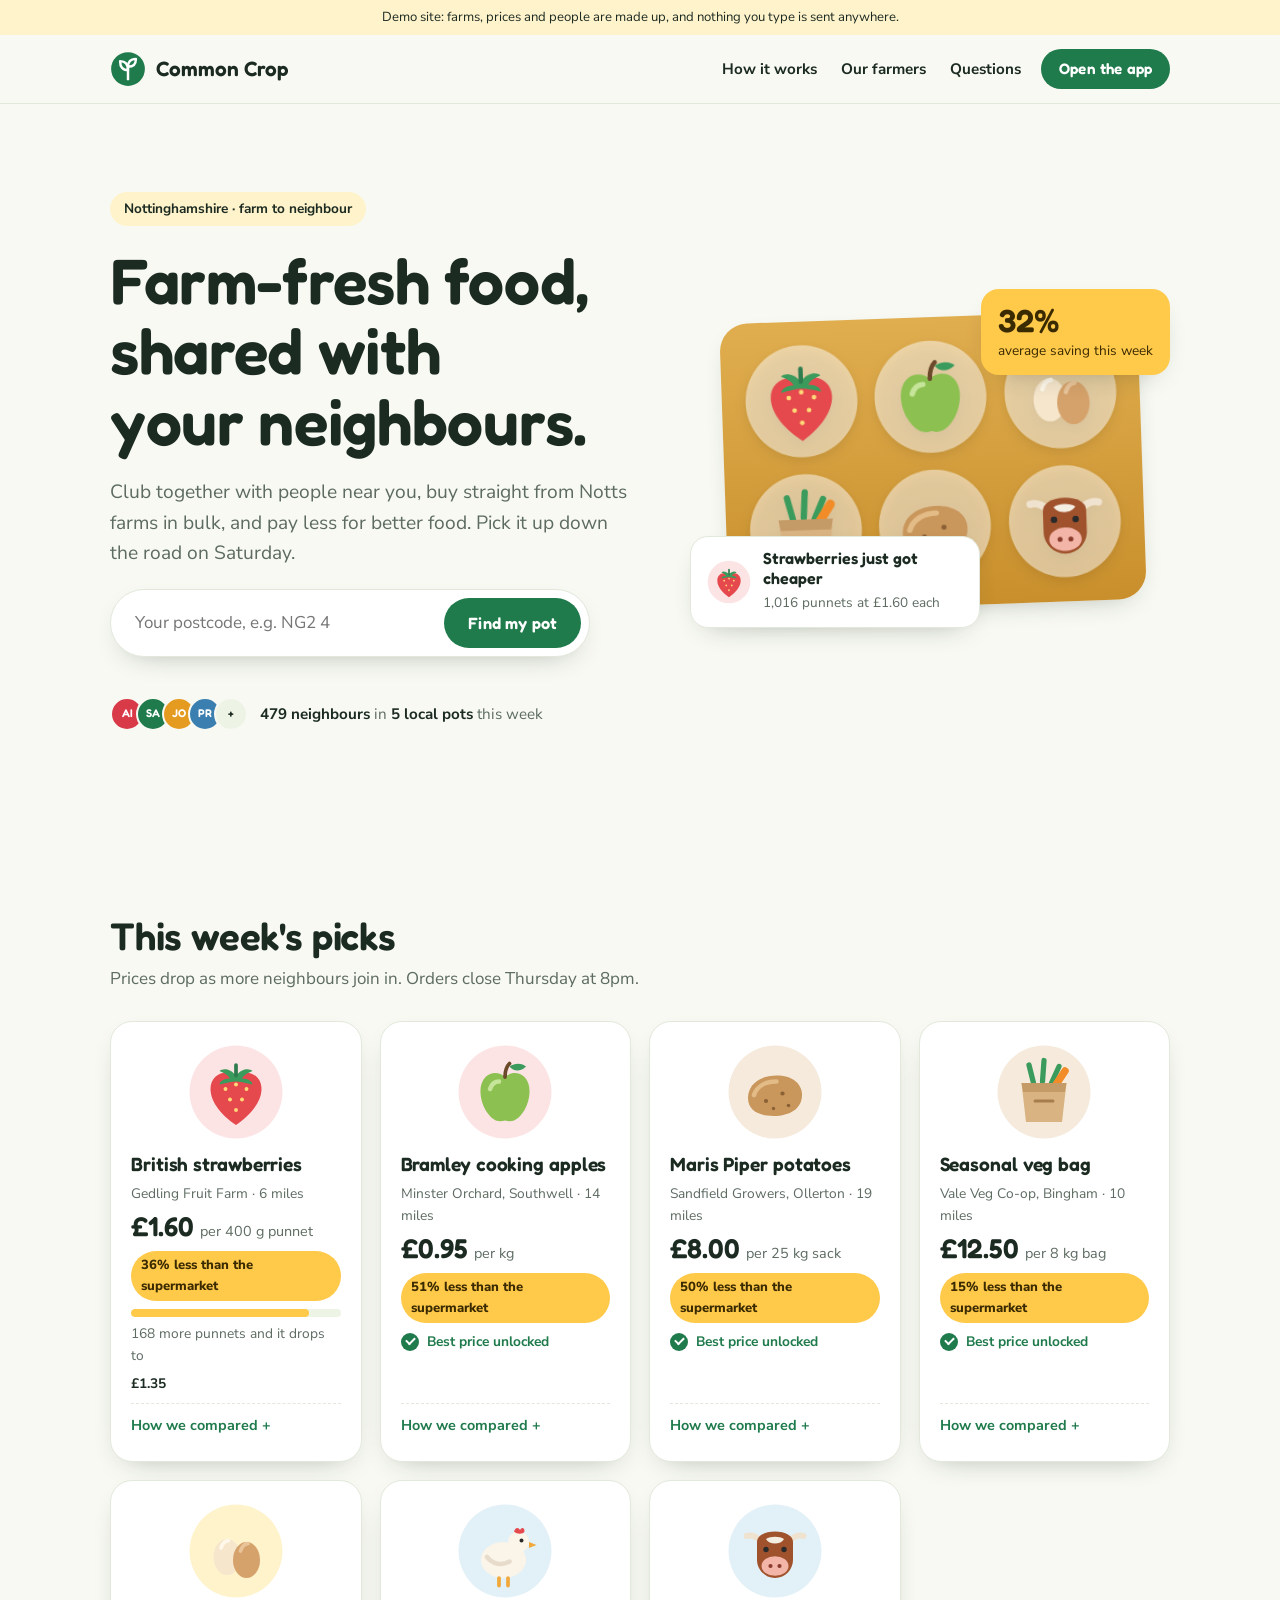
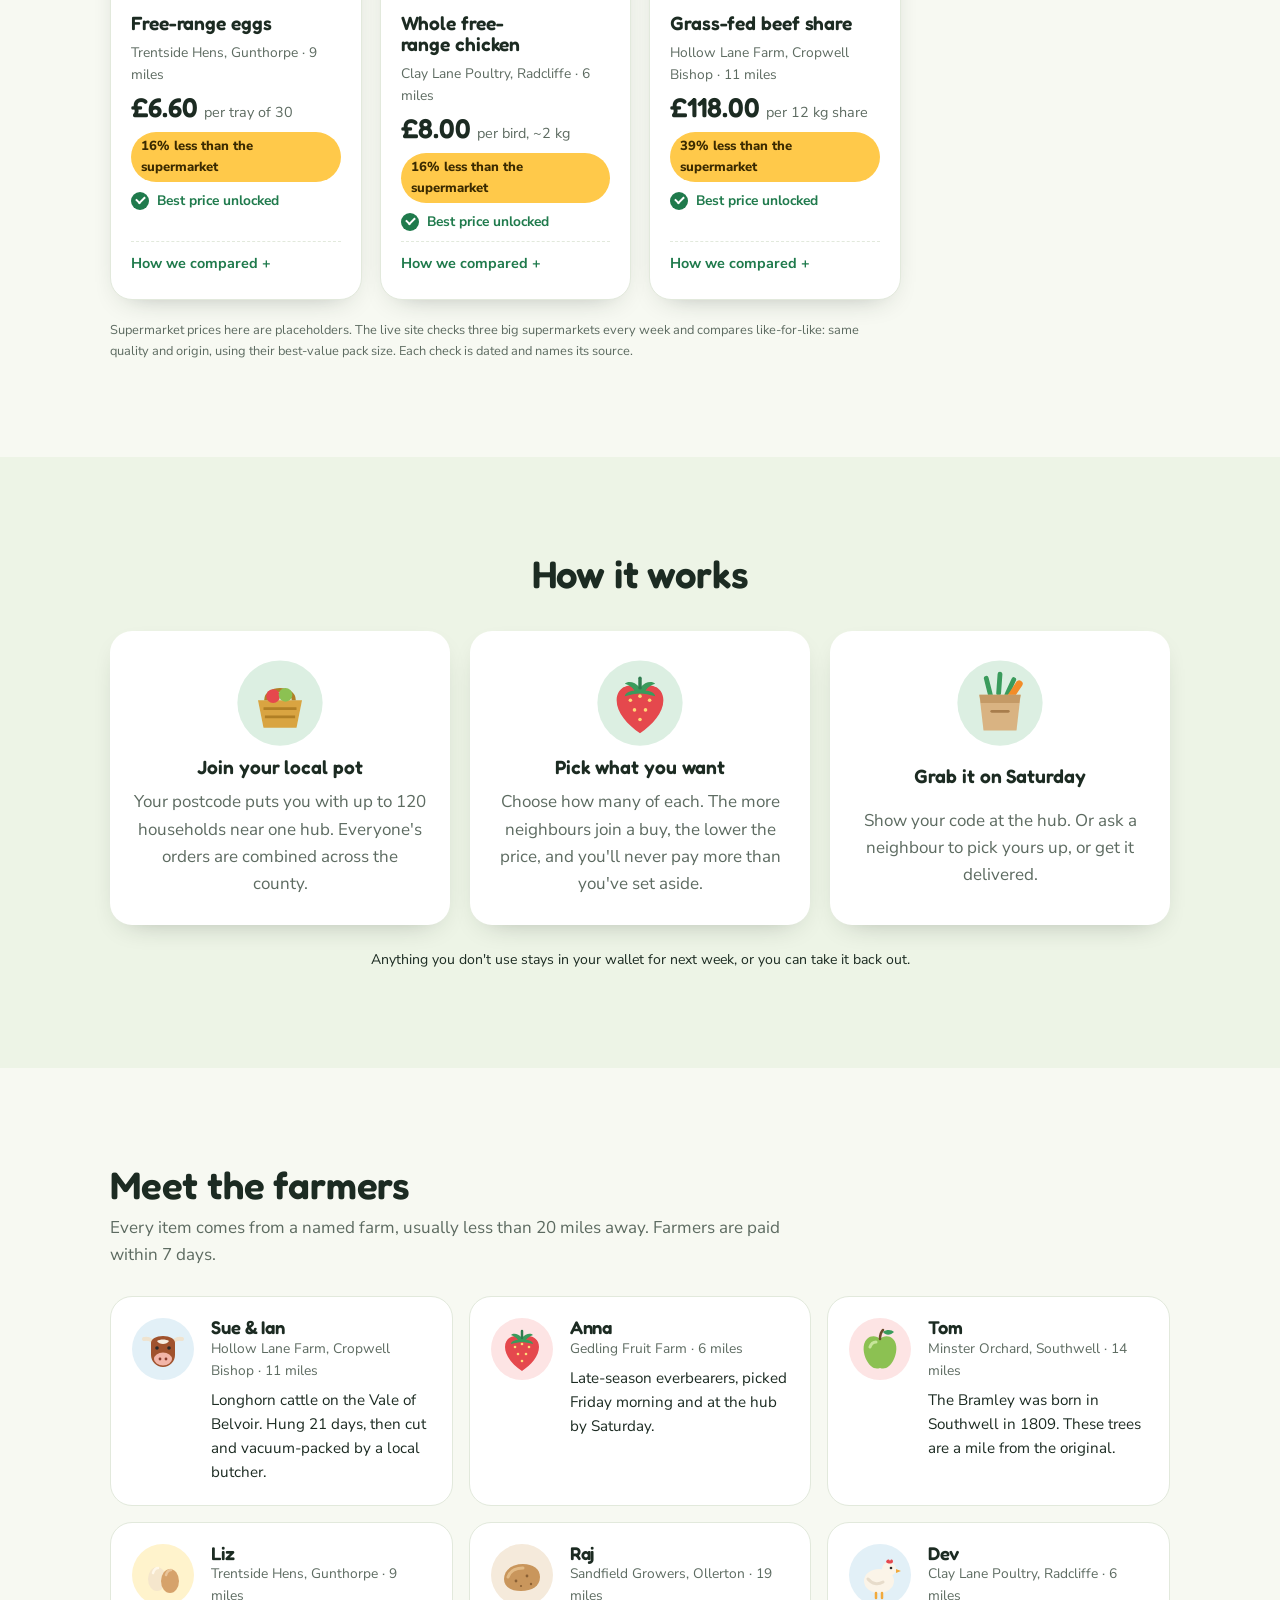
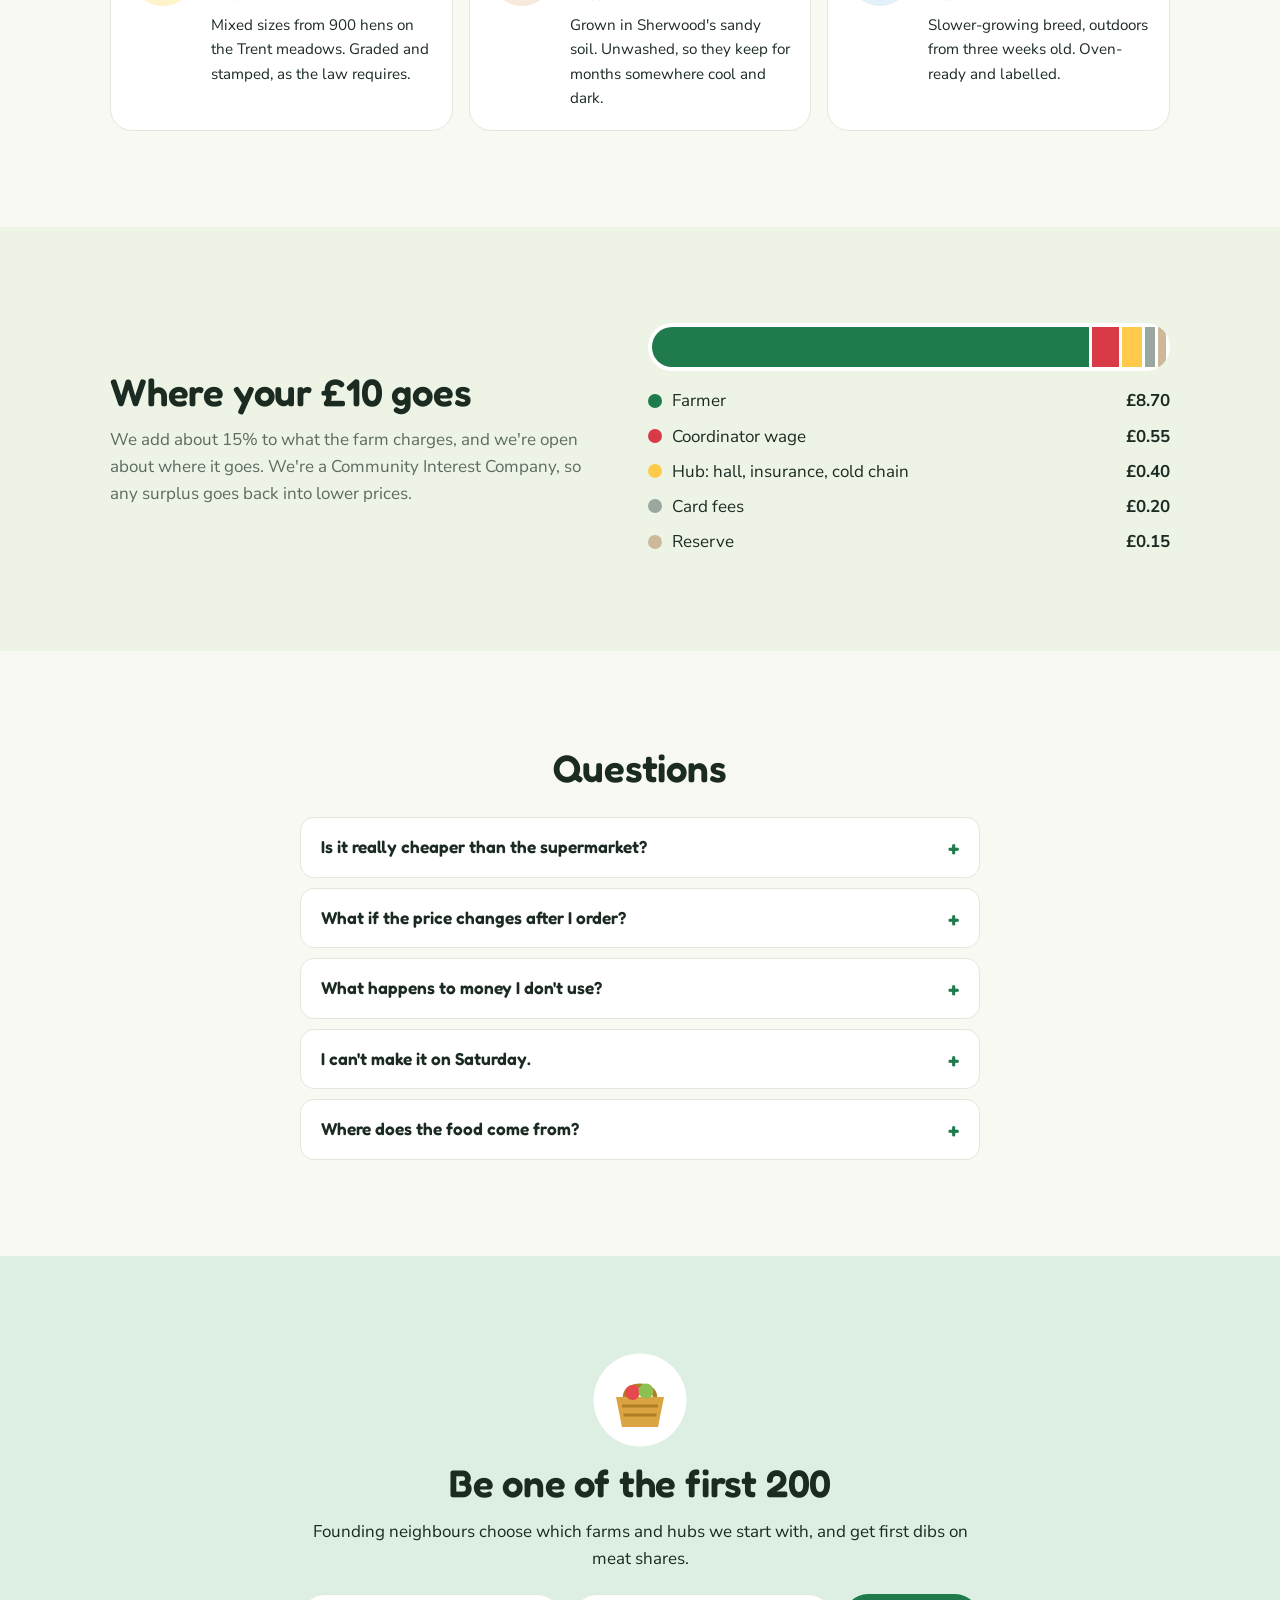
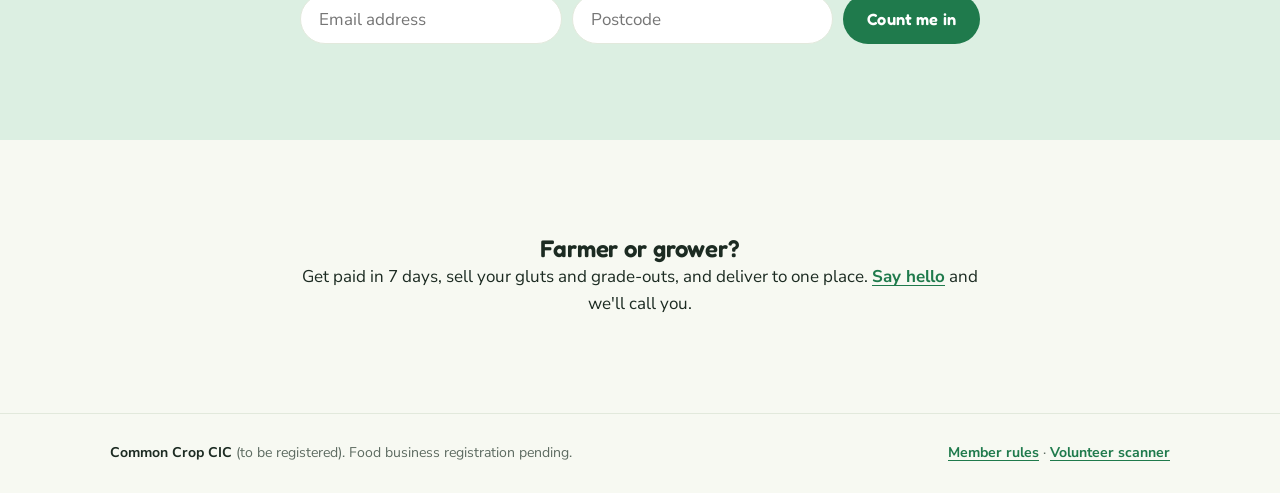
==== commit 59081f8e: "Friendlier redesign and like-for-like supermarket comparison - engine: referenceBreakdown/referenceU" ====
--- a/common-crop/site/index.html
+++ b/common-crop/site/index.html
@@ -4,29 +4,28 @@
 <meta charset="utf-8">
 <meta name="viewport" content="width=device-width, initial-scale=1, viewport-fit=cover">
 <title>Common Crop Notts</title>
-<meta name="description" content="Neighbours in Nottinghamshire pooling orders to buy straight from local farms at farm-gate prices. Collect from a hub near you.">
+<meta name="description" content="Club together with neighbours in Nottinghamshire, buy straight from local farms, and pay less for better food.">
 <link rel="preconnect" href="https://fonts.googleapis.com">
 <link rel="preconnect" href="https://fonts.gstatic.com" crossorigin>
-<link rel="stylesheet" href="https://fonts.googleapis.com/css2?family=Bricolage+Grotesque:opsz,wdth,wght@12..96,75..100,400..800&family=Public+Sans:ital,wght@0,400;0,600;0,700;1,400&family=IBM+Plex+Mono:wght@400;500&display=swap">
+<link rel="stylesheet" href="https://fonts.googleapis.com/css2?family=Fredoka:wght@500;600&family=Nunito+Sans:ital,opsz,wght@0,6..12,400;0,6..12,600;0,6..12,700;0,6..12,800;1,6..12,400&display=swap">
 <link rel="stylesheet" href="styles.css">
 </head>
 <body>
 
-<div class="demo-bar">Demo site. Farms, prices and hubs are placeholders, and nothing you enter is sent anywhere.</div>
+<p class="notice-bar">Demo site: farms, prices and people are made up, and nothing you type is sent anywhere.</p>
 
-<header class="site-header">
-  <div class="wrap header-row">
-    <a class="logo" href="#top" aria-label="Common Crop home">
-      <svg viewBox="0 0 32 32" aria-hidden="true"><path d="M16 29V13" /><path d="M16 17c-6 0-9-4-9-10 6 0 9 4 9 10Z" /><path d="M16 13c0-5 3-9 9-9 0 6-3 9-9 9Z" /></svg>
-      <span>Common Crop<small>Nottinghamshire</small></span>
+<header class="top">
+  <div class="wrap top-row">
+    <a class="brand" href="#top" aria-label="Common Crop home">
+      <svg viewBox="0 0 32 32" aria-hidden="true"><circle cx="16" cy="16" r="15" class="brand-disc"/><path d="M16 25V14" /><path d="M16 17c-5 0-7-3-7-8 5 0 7 3 7 8Z" /><path d="M16 14c0-4 2-7 7-7 0 5-2 7-7 7Z" /></svg>
+      <span>Common Crop</span>
     </a>
-    <nav class="nav" aria-label="Main">
-      <a href="#buys">This cycle</a>
+    <nav class="top-nav" aria-label="Main">
       <a href="#how">How it works</a>
-      <a href="#farmers">For farmers</a>
-      <a href="#hubs">Hubs</a>
+      <a href="#farmers">Our farmers</a>
+      <a href="#faq">Questions</a>
     </nav>
-    <a href="app.html#pot" class="basket-btn">My pot</a>
+    <a class="btn btn-small" href="app.html#home">Open the app</a>
   </div>
 </header>
 
@@ -34,154 +33,136 @@
 
   <section class="hero wrap">
     <div class="hero-copy">
-      <p class="eyebrow">Farm-to-neighbour buying club</p>
-      <h1>Buy straight from Notts farms. <em>Together.</em></h1>
-      <p class="lede">Join a local pot. Put money on the food you want. Every pot in the county buys together, so the bigger we get, the lower the price. Pick up at a hub down the road with your QR code.</p>
-      <div class="hero-cta">
-        <a class="btn btn-primary" href="app.html#choose">Try the member app</a>
-        <a class="btn btn-ghost" href="#join">Join the founding 200</a>
+      <p class="pill">Nottinghamshire · farm to neighbour</p>
+      <h1>Farm-fresh food, shared with your neighbours.</h1>
+      <p class="lede">Club together with people near you, buy straight from Notts farms in bulk, and pay less for better food. Pick it up down the road on Saturday.</p>
+      <form class="finder" id="finder">
+        <label for="finder-postcode" class="visually-hidden">Your postcode</label>
+        <input id="finder-postcode" name="postcode" placeholder="Your postcode, e.g. NG2 4" autocomplete="postal-code" required>
+        <button class="btn" type="submit">Find my pot</button>
+      </form>
+      <p class="finder-result" id="finder-result" aria-live="polite"></p>
+      <div class="proof">
+        <div class="faces" aria-hidden="true"><span>AI</span><span>SA</span><span>JO</span><span>PR</span><span>+</span></div>
+        <p><b id="proof-count">479 neighbours</b> in <b id="proof-pots">5 local pots</b> this week</p>
       </div>
     </div>
 
-    <aside class="cycle" aria-labelledby="cycle-title">
-      <p class="cycle-tag">Order cycle <span id="cycle-number">03</span></p>
-      <h2 id="cycle-title" class="visually-hidden">Current order cycle</h2>
-      <div class="countdown" aria-label="Time until orders close">
-        <div><b id="cd-d">0</b><span>days</span></div>
-        <div><b id="cd-h">0</b><span>hrs</span></div>
-        <div><b id="cd-m">0</b><span>mins</span></div>
+    <div class="hero-art" aria-hidden="true">
+      <div class="crate" id="crate"></div>
+      <div class="float float-a">
+        <span class="float-art" id="float-art"></span>
+        <div><b id="float-title">Strawberries just got cheaper</b><span id="float-sub">1,016 punnets at £1.60</span></div>
       </div>
-      <dl class="cycle-dates">
-        <div><dt>Orders close</dt><dd id="cycle-close">Thu 1 Oct, 8pm</dd></div>
-        <div><dt>Collect</dt><dd id="cycle-collect">Sat 3 Oct, 10am–1pm</dd></div>
-      </dl>
-      <ul class="cycle-stats">
-        <li><b id="stat-households">479</b> households</li>
-        <li><b id="stat-pots">5</b> pots</li>
-        <li><b id="stat-pot">£0</b> in the pot</li>
-      </ul>
-    </aside>
+      <div class="float float-b"><b id="float-save">31%</b><span>average saving this week</span></div>
+    </div>
   </section>
 
-  <section id="buys" class="section wrap" aria-labelledby="buys-title">
+  <section id="picks" class="section wrap" aria-labelledby="picks-title">
     <div class="section-head">
-      <div>
-        <h2 id="buys-title">This cycle across the network</h2>
-        <p>Prices drop in steps as more money goes into the pot. Savings are against typical supermarket prices for the same thing.</p>
-      </div>
-      <div class="filters" role="group" aria-label="Filter by category">
-        <button type="button" data-filter="all" aria-pressed="true">All</button>
-        <button type="button" data-filter="veg" aria-pressed="false">Veg</button>
-        <button type="button" data-filter="fruit" aria-pressed="false">Fruit</button>
-        <button type="button" data-filter="meat" aria-pressed="false">Meat</button>
-        <button type="button" data-filter="eggs" aria-pressed="false">Eggs</button>
-      </div>
+      <h2 id="picks-title">This week's picks</h2>
+      <p>Prices drop as more neighbours join in. <span class="muted" id="close-line">Orders close Thursday at 8pm.</span></p>
     </div>
-    <div id="buys-grid" class="buys-grid"></div>
+    <div class="picks" id="picks-grid"></div>
+    <p class="fine" id="ref-note"></p>
   </section>
 
   <section id="how" class="section band" aria-labelledby="how-title">
     <div class="wrap">
-      <h2 id="how-title">How a cycle works</h2>
+      <h2 id="how-title" class="center">How it works</h2>
       <ol class="steps">
-        <li><h3>Join a local pot</h3><p>Your postcode puts you in a pot of up to 120 households near one hub. When a pot fills, a new one opens.</p></li>
-        <li><h3>Put money on what you want</h3><p>Top up, then earmark money to items and set the most you'd use. You see the live price and your saving as the pot grows.</p></li>
-        <li><h3>We buy at the best tier</h3><p>Thursday 8pm, all pots buy together at the cheapest bulk price the money reaches. Anything you didn't need stays on the item as credit.</p></li>
-        <li><h3>Scan and collect</h3><p>Saturday, show your QR code at the hub. Or let someone in your pot collect for you, or pay for delivery.</p></li>
+        <li>
+          <span class="step-art" data-art="basket"></span>
+          <h3>Join your local pot</h3>
+          <p>Your postcode puts you with up to 120 households near one hub. Everyone's orders are combined across the county.</p>
+        </li>
+        <li>
+          <span class="step-art" data-art="strawberries"></span>
+          <h3>Pick what you want</h3>
+          <p>Choose how many of each. The more neighbours join a buy, the lower the price, and you'll never pay more than you've set aside.</p>
+        </li>
+        <li>
+          <span class="step-art" data-art="vegbag"></span>
+          <h3>Grab it on Saturday</h3>
+          <p>Show your code at the hub. Or ask a neighbour to pick yours up, or get it delivered.</p>
+        </li>
       </ol>
+      <p class="center small">Anything you don't use stays in your wallet for next week, or you can take it back out.</p>
     </div>
   </section>
 
-  <section class="section wrap split-section" aria-labelledby="split-title">
-    <div>
-      <h2 id="split-title">Where every £10 goes</h2>
-      <p>We add about 15% to the farm-gate price and publish exactly what it pays for. Common Crop is set up as a Community Interest Company, so surplus goes back into lower prices and the hubs.</p>
+  <section id="farmers" class="section wrap" aria-labelledby="farmers-title">
+    <div class="section-head">
+      <h2 id="farmers-title">Meet the farmers</h2>
+      <p>Every item comes from a named farm, usually less than 20 miles away. Farmers are paid within 7 days.</p>
     </div>
-    <div>
-      <div id="split-bar" class="split-bar" aria-hidden="true"></div>
-      <ul id="split-legend" class="split-legend"></ul>
+    <div class="farmers" id="farmer-cards"></div>
+  </section>
+
+  <section class="section band" aria-labelledby="fair-title">
+    <div class="wrap fair">
+      <div>
+        <h2 id="fair-title">Where your £10 goes</h2>
+        <p>We add about 15% to what the farm charges, and we're open about where it goes. We're a Community Interest Company, so any surplus goes back into lower prices.</p>
+      </div>
+      <div>
+        <div class="split-bar" id="split-bar" aria-hidden="true"></div>
+        <ul class="split-legend" id="split-legend"></ul>
+      </div>
     </div>
   </section>
 
-  <section id="farmers" class="section band" aria-labelledby="farmers-title">
-    <div class="wrap farmers">
-      <div>
-        <h2 id="farmers-title">For farmers</h2>
-        <ul class="ticks">
-          <li><b>Paid within 7 days</b>, on one invoice per cycle.</li>
-          <li><b>Predictable orders</b> every fortnight, and whole-crop commitments as we grow.</li>
-          <li><b>Grade-outs welcome.</b> Oversize, undersize, cosmetic marks.</li>
-          <li><b>Gluts sold fast.</b> Tell us Monday and we'll run a crowd-buy that week.</li>
-          <li><b>One drop point</b>, and your farm's story on every product.</li>
-        </ul>
-        <h3 class="sub">Sample farms</h3>
-        <ul id="farm-list" class="farm-list"></ul>
-      </div>
-      <form id="farm-form" class="card-form">
-        <h3>Talk to us about supplying</h3>
-        <label for="farm-name">Farm or business</label>
-        <input id="farm-name" name="farm" required autocomplete="organization">
-        <label for="farm-contact">Your name</label>
-        <input id="farm-contact" name="name" required autocomplete="name">
-        <label for="farm-phone">Phone or email</label>
-        <input id="farm-phone" name="contact" required>
-        <label for="farm-what">What you grow or rear</label>
-        <textarea id="farm-what" name="produce" rows="3" placeholder="e.g. 4 ha potatoes, 200 laying hens (graded)"></textarea>
-        <button type="submit" class="btn btn-primary">Send</button>
-        <p id="farm-done" class="done" role="status" hidden>Thanks. This is a demo, so nothing was sent.</p>
-      </form>
+  <section id="faq" class="section wrap narrow" aria-labelledby="faq-title">
+    <h2 id="faq-title" class="center">Questions</h2>
+    <div class="faq">
+      <details><summary>Is it really cheaper than the supermarket?</summary>
+        <p>For most things, yes. We compare like-for-like: British free-range eggs with British free-range eggs, grass-fed beef with grass-fed beef, using the supermarket's best-value pack size. Tap "How we compared" on any item to see the sums.</p></details>
+      <details><summary>What if the price changes after I order?</summary>
+        <p>You choose how many you want and we set aside today's price, so you'll never pay more than that. If more neighbours join and the price drops, the difference stays in your wallet. If people drop out and it goes up, you might get one fewer, and we'll tell you before Saturday.</p></details>
+      <details><summary>What happens to money I don't use?</summary>
+        <p>It stays in your wallet. Use it next week, put it on something else, or send it back to your card whenever you like.</p></details>
+      <details><summary>I can't make it on Saturday.</summary>
+        <p>Ask someone in your pot to collect for you (they have to say yes), or choose delivery if it's available near you. Food that isn't collected goes to a local food bank, and we can't refund it.</p></details>
+      <details><summary>Where does the food come from?</summary>
+        <p>Farms across Nottinghamshire. Each item shows the farm and how far away it is. Meat is butchered and labelled by licensed butchers, and eggs are graded and stamped.</p></details>
     </div>
   </section>
 
-  <section id="hubs" class="section wrap" aria-labelledby="hubs-title">
-    <div class="section-head">
-      <div>
-        <h2 id="hubs-title">Collection hubs</h2>
-        <p>Community spaces, open for three hours on collection day. No delivery vans means lower prices.</p>
-      </div>
+  <section id="join" class="section join-band" aria-labelledby="join-title">
+    <div class="wrap narrow center">
+      <span class="join-art" data-art="basket"></span>
+      <h2 id="join-title">Be one of the first 200</h2>
+      <p>Founding neighbours choose which farms and hubs we start with, and get first dibs on meat shares.</p>
+      <form id="join-form" class="join-form">
+        <label for="join-email" class="visually-hidden">Email</label>
+        <input id="join-email" name="email" type="email" required placeholder="Email address" autocomplete="email">
+        <label for="join-postcode" class="visually-hidden">Postcode</label>
+        <input id="join-postcode" name="postcode" required placeholder="Postcode" autocomplete="postal-code">
+        <button class="btn" type="submit">Count me in</button>
+      </form>
+      <p id="join-done" class="done" role="status" hidden></p>
     </div>
-    <ul id="hub-list" class="hub-list"></ul>
   </section>
 
-  <section id="join" class="section band band-accent" aria-labelledby="join-title">
-    <div class="wrap join">
-      <div>
-        <h2 id="join-title">Join the founding 200</h2>
-        <p>Your postcode puts you in the nearest pot with space. Founding households shape which farms and hubs we start with.</p>
-      </div>
-      <form id="join-form" class="card-form">
-        <label for="join-name">Name</label>
-        <input id="join-name" name="name" required autocomplete="name">
-        <label for="join-email">Email</label>
-        <input id="join-email" name="email" type="email" required autocomplete="email">
-        <label for="join-postcode">Postcode</label>
-        <input id="join-postcode" name="postcode" required autocomplete="postal-code" placeholder="NG2 4…">
-        <p class="small" id="join-pot" aria-live="polite">Enter an NG postcode to see your pot.</p>
-        <fieldset>
-          <legend>I'd mostly buy</legend>
-          <label class="check"><input id="want-veg" type="checkbox" name="veg" checked> Veg</label>
-          <label class="check"><input id="want-fruit" type="checkbox" name="fruit"> Fruit</label>
-          <label class="check"><input id="want-meat" type="checkbox" name="meat"> Meat shares</label>
-          <label class="check"><input id="want-eggs" type="checkbox" name="eggs"> Eggs</label>
-        </fieldset>
-        <button type="submit" class="btn btn-primary">Join</button>
-        <p id="join-done" class="done" role="status" hidden></p>
-      </form>
-    </div>
+  <section class="section wrap narrow center" aria-labelledby="grow-title">
+    <h2 id="grow-title" class="h-sm">Farmer or grower?</h2>
+    <p>Get paid in 7 days, sell your gluts and grade-outs, and deliver to one place. <a href="#join">Say hello</a> and we'll call you.</p>
   </section>
 
 </main>
 
-<footer class="site-footer">
-  <div class="wrap footer-row">
-    <p><b>Common Crop CIC</b> (to be registered). Food business registration and hygiene rating pending.</p>
-    <p>Sample site. No farm, price or hub shown is real yet.</p>
+<footer class="foot">
+  <div class="wrap foot-row">
+    <p><b>Common Crop CIC</b> (to be registered). Food business registration pending.</p>
+    <p><a href="app.html#rules">Member rules</a> · <a href="app.html#hub">Volunteer scanner</a></p>
   </div>
 </footer>
 
+<script src="art.js"></script>
 <script src="engine.js"></script>
 <script src="data.js"></script>
 <script src="store.js"></script>
+<script src="ui.js"></script>
 <script src="landing.js"></script>
 </body>
 </html>
--- a/common-crop/site/styles.css
+++ b/common-crop/site/styles.css
@@ -1,460 +1,413 @@
-/* Common Crop: beetroot + rapeseed on hedgerow sage */
+/* Common Crop: friendly market-stall look.
+   Leaf green for actions, sunshine for good news, strawberry for warmth. */
 :root {
-  --paper: #f2f4ee;
-  --surface: #fbfcf8;
-  --band: #e6ebe0;
-  --ink: #18251c;
-  --muted: #56655a;
-  --line: #d3dbcf;
-  --accent: #8e2350;          /* beetroot */
-  --accent-ink: #ffffff;
-  --accent-soft: #f3dde6;
-  --rape: #d6a511;            /* oilseed rape in May */
-  --rape-soft: #f6ebc4;
-  --good: #2f6b3f;
-  --good-soft: #dcecdf;
-
-  --seg-farmer: #2f6b3f;
-  --seg-wage: #8e2350;
-  --seg-hub: #d6a511;
-  --seg-fees: #8a968c;
-  --seg-reserve: #c7b9a3;
-
-  --display: "Bricolage Grotesque", "Arial Narrow", system-ui, sans-serif;
-  --body: "Public Sans", system-ui, -apple-system, "Segoe UI", sans-serif;
-  --mono: "IBM Plex Mono", ui-monospace, "SF Mono", Menlo, monospace;
-
-  --radius: 10px;
+  --paper: #f7f9f2;
+  --surface: #ffffff;
+  --tint: #edf4e6;
+  --ink: #1c2b22;
+  --muted: #5d6b61;
+  --line: #e2e9dc;
+  --brand: #1f7a4c;
+  --brand-hover: #196640;
+  --brand-ink: #ffffff;
+  --brand-soft: #dcefe2;
+  --sun: #ffc94a;
+  --sun-soft: #fff3cc;
+  --berry: #d93a47;
+  --berry-soft: #fde4e4;
+  --sky-soft: #e2f0f7;
+  --soil-soft: #f5eadb;
+  --bad: #b3261e;
+  --bad-soft: #fde2df;
+  --shadow: 0 10px 30px -18px rgba(28, 43, 34, .45);
+
+  --seg-farmer: #1f7a4c;
+  --seg-wage: #d93a47;
+  --seg-hub: #ffc94a;
+  --seg-fees: #9aa79e;
+  --seg-reserve: #cdb89a;
+
+  --display: "Fredoka", "Nunito Sans", system-ui, sans-serif;
+  --body: "Nunito Sans", system-ui, -apple-system, "Segoe UI", sans-serif;
+  --r: 22px;
+  --r-sm: 14px;
   --gutter: clamp(16px, 4vw, 40px);
   color-scheme: light;
 }
-
 @media (prefers-color-scheme: dark) {
   :root:not([data-theme="light"]) {
-    --paper: #111913;
-    --surface: #18221a;
-    --band: #1c281f;
-    --ink: #e7ede4;
-    --muted: #9faea2;
-    --line: #2d3b31;
-    --accent: #e58ab0;
-    --accent-ink: #2a0b18;
-    --accent-soft: #3a1a28;
-    --rape: #e8c24a;
-    --rape-soft: #3a3217;
-    --good: #7fc28f;
-    --good-soft: #1f3526;
-    --seg-farmer: #6fb582;
-    --seg-wage: #e58ab0;
-    --seg-hub: #e8c24a;
-    --seg-fees: #7d8a80;
-    --seg-reserve: #a89a84;
+    --paper: #121a15; --surface: #1a241d; --tint: #1f2c23; --ink: #edf3ea; --muted: #a4b3a8; --line: #2b3a30;
+    --brand: #58c48a; --brand-hover: #6fd39c; --brand-ink: #0c2016; --brand-soft: #1d3a29;
+    --sun: #ffd36b; --sun-soft: #3a3217; --berry: #ff7a84; --berry-soft: #3d1e22; --sky-soft: #1b2c35; --soil-soft: #33291d;
+    --bad: #ff8f86; --bad-soft: #3d1d1b; --shadow: 0 10px 30px -18px rgba(0, 0, 0, .8);
+    --seg-farmer: #58c48a; --seg-wage: #ff7a84; --seg-hub: #ffd36b; --seg-fees: #7d8a80; --seg-reserve: #a89a84;
     color-scheme: dark;
   }
 }
 :root[data-theme="dark"] {
-  --paper: #111913;
-  --surface: #18221a;
-  --band: #1c281f;
-  --ink: #e7ede4;
-  --muted: #9faea2;
-  --line: #2d3b31;
-  --accent: #e58ab0;
-  --accent-ink: #2a0b18;
-  --accent-soft: #3a1a28;
-  --rape: #e8c24a;
-  --rape-soft: #3a3217;
-  --good: #7fc28f;
-  --good-soft: #1f3526;
-  --seg-farmer: #6fb582;
-  --seg-wage: #e58ab0;
-  --seg-hub: #e8c24a;
-  --seg-fees: #7d8a80;
-  --seg-reserve: #a89a84;
+  --paper: #121a15; --surface: #1a241d; --tint: #1f2c23; --ink: #edf3ea; --muted: #a4b3a8; --line: #2b3a30;
+  --brand: #58c48a; --brand-hover: #6fd39c; --brand-ink: #0c2016; --brand-soft: #1d3a29;
+  --sun: #ffd36b; --sun-soft: #3a3217; --berry: #ff7a84; --berry-soft: #3d1e22; --sky-soft: #1b2c35; --soil-soft: #33291d;
+  --bad: #ff8f86; --bad-soft: #3d1d1b; --shadow: 0 10px 30px -18px rgba(0, 0, 0, .8);
+  --seg-farmer: #58c48a; --seg-wage: #ff7a84; --seg-hub: #ffd36b; --seg-fees: #7d8a80; --seg-reserve: #a89a84;
   color-scheme: dark;
 }
 
 * { box-sizing: border-box; }
 [hidden] { display: none !important; }
 html { scroll-behavior: smooth; }
-@media (prefers-reduced-motion: reduce) { html { scroll-behavior: auto; } * { transition: none !important; } }
-
-body {
-  margin: 0;
-  background: var(--paper);
-  color: var(--ink);
-  font: 16px/1.6 var(--body);
-  -webkit-font-smoothing: antialiased;
-}
-
-.wrap { max-width: 1160px; margin-inline: auto; padding-inline: var(--gutter); }
+@media (prefers-reduced-motion: reduce) { html { scroll-behavior: auto; } *, *::before { transition: none !important; animation: none !important; } }
+
+body { margin: 0; background: var(--paper); color: var(--ink); font: 17px/1.6 var(--body); -webkit-font-smoothing: antialiased; }
+.wrap { max-width: 1140px; margin-inline: auto; padding-inline: var(--gutter); }
+.narrow { max-width: 760px; }
+.center { text-align: center; }
+.small { font-size: 0.88rem; }
+.muted { color: var(--muted); }
+.good { color: var(--brand); }
+.warn { color: var(--berry); font-weight: 700; }
 .visually-hidden { position: absolute; width: 1px; height: 1px; overflow: hidden; clip: rect(0 0 0 0); white-space: nowrap; }
 
-h1, h2, h3 { font-family: var(--display); line-height: 1.05; margin: 0; text-wrap: balance; letter-spacing: -0.01em; }
-h1 { font-size: clamp(2.6rem, 6.5vw, 4.9rem); font-weight: 800; font-stretch: 78%; }
-h1 em { font-style: normal; color: var(--accent); }
-h2 { font-size: clamp(1.8rem, 3.4vw, 2.6rem); font-weight: 750; font-stretch: 82%; }
-h3 { font-size: 1.2rem; font-weight: 700; }
+h1, h2, h3 { font-family: var(--display); font-weight: 600; line-height: 1.1; margin: 0; text-wrap: balance; letter-spacing: -0.005em; }
+h1 { font-size: clamp(2.4rem, 5.6vw, 4rem); }
+h2 { font-size: clamp(1.7rem, 3.2vw, 2.4rem); }
+h3 { font-size: 1.2rem; }
+.h-sm { font-size: 1.5rem; }
 p { margin: 0; }
-a { color: inherit; }
-:focus-visible { outline: 3px solid var(--rape); outline-offset: 2px; border-radius: 4px; }
-
-.eyebrow, .cycle-tag, .buy-cat {
-  font: 500 0.75rem/1 var(--mono);
-  letter-spacing: 0.08em;
-  text-transform: uppercase;
-  color: var(--muted);
-}
-
-/* ---------- buttons ---------- */
+a { color: var(--brand); font-weight: 700; text-underline-offset: 3px; }
+:focus-visible { outline: 3px solid var(--sun); outline-offset: 2px; border-radius: 8px; }
+
+/* ---------- buttons, pills ---------- */
 .btn {
-  display: inline-flex; align-items: center; justify-content: center;
-  min-height: 44px; padding: 0 20px;
-  border-radius: 999px; border: 2px solid transparent;
-  font: 700 0.95rem/1 var(--body); text-decoration: none; cursor: pointer;
+  display: inline-flex; align-items: center; justify-content: center; gap: 8px;
+  min-height: 50px; padding: 0 24px; border-radius: 999px; border: 0;
+  background: var(--brand); color: var(--brand-ink);
+  font: 600 1.02rem/1 var(--display); letter-spacing: .01em; text-decoration: none; cursor: pointer;
   transition: transform .12s ease, background-color .12s ease;
 }
-.btn:active { transform: translateY(1px); }
-.btn-primary { background: var(--accent); color: var(--accent-ink); }
-.btn-primary:hover { filter: brightness(1.08); }
-.btn-primary:disabled { background: var(--line); color: var(--muted); cursor: not-allowed; filter: none; }
-.btn-ghost { border-color: var(--ink); color: var(--ink); background: transparent; }
-.btn-ghost:hover { background: var(--ink); color: var(--paper); }
-
-/* ---------- header ---------- */
-.demo-bar {
-  background: var(--rape-soft); color: var(--ink);
-  font: 500 0.8rem/1.4 var(--mono); text-align: center;
-  padding: 8px var(--gutter);
-}
-.site-header {
-  position: sticky; top: env(safe-area-inset-top, 0px); z-index: 10;
-  background: color-mix(in srgb, var(--paper) 90%, transparent);
-  backdrop-filter: blur(8px);
-  border-bottom: 1px solid var(--line);
-}
-.header-row { display: flex; align-items: center; gap: 24px; min-height: 64px; }
-.logo { display: flex; align-items: center; gap: 10px; text-decoration: none; }
-.logo svg { width: 30px; height: 30px; fill: none; stroke: var(--accent); stroke-width: 2.2; stroke-linecap: round; stroke-linejoin: round; }
-.logo span { font: 800 1.25rem/1 var(--display); font-stretch: 80%; display: flex; flex-direction: column; }
-.logo small { font: 500 0.65rem/1.4 var(--mono); letter-spacing: 0.1em; text-transform: uppercase; color: var(--muted); }
-.nav { display: flex; gap: 22px; margin-left: auto; }
-.nav a { text-decoration: none; font-weight: 600; font-size: 0.95rem; }
-.nav a:hover { color: var(--accent); }
-.basket-btn {
-  display: inline-flex; align-items: center; gap: 8px;
-  min-height: 40px; padding: 0 16px; border-radius: 999px;
-  background: var(--ink); color: var(--paper); border: 0;
-  font: 700 0.9rem/1 var(--body); cursor: pointer; text-decoration: none;
-}
-.count { background: var(--rape); color: #18251c; border-radius: 999px; min-width: 22px; height: 22px; display: inline-grid; place-items: center; font: 500 0.8rem/1 var(--mono); padding: 0 6px; }
-@media (max-width: 760px) {
-  .nav { display: none; }
-  .basket-btn { margin-left: auto; }
-}
-
-/* ---------- hero ---------- */
-.hero {
-  display: grid; grid-template-columns: 1.35fr 1fr; gap: clamp(28px, 5vw, 64px);
-  align-items: center; padding-block: clamp(40px, 7vw, 88px);
-}
-.hero-copy { display: grid; gap: 22px; }
-.lede { font-size: 1.15rem; max-width: 34em; color: var(--muted); }
-.hero-cta { display: flex; flex-wrap: wrap; gap: 12px; }
-
-.cycle {
-  background: var(--surface); border: 1px solid var(--line); border-radius: var(--radius);
-  padding: 24px; display: grid; gap: 20px;
-  box-shadow: 0 1px 0 var(--line), 0 18px 40px -28px rgba(24, 37, 28, .45);
-}
-.cycle-tag span { color: var(--accent); }
-.countdown { display: grid; grid-template-columns: repeat(3, 1fr); gap: 8px; }
-.countdown div { background: var(--band); border-radius: 8px; padding: 12px 8px; text-align: center; }
-.countdown b { display: block; font: 800 2.4rem/1 var(--display); font-stretch: 75%; font-variant-numeric: tabular-nums; }
-.countdown span { font: 500 0.7rem/1 var(--mono); text-transform: uppercase; letter-spacing: .08em; color: var(--muted); }
-.cycle-dates { display: grid; gap: 10px; margin: 0; }
-.cycle-dates div { display: flex; justify-content: space-between; gap: 12px; border-bottom: 1px dashed var(--line); padding-bottom: 8px; }
-.cycle-dates dt { color: var(--muted); }
-.cycle-dates dd { margin: 0; font-weight: 700; text-align: right; }
-.cycle-stats { list-style: none; margin: 0; padding: 0; display: flex; flex-wrap: wrap; gap: 6px 18px; font-size: 0.9rem; color: var(--muted); }
-.cycle-stats b { color: var(--ink); font-family: var(--mono); font-weight: 500; }
-
-@media (max-width: 860px) { .hero { grid-template-columns: 1fr; } }
+.btn:hover { background: var(--brand-hover); }
+.btn:active { transform: scale(.98); }
+.btn:disabled { opacity: .45; cursor: not-allowed; }
+.btn-small { min-height: 40px; padding: 0 18px; font-size: .95rem; }
+.btn-soft { background: var(--brand-soft); color: var(--ink); }
+.btn-soft:hover { background: var(--tint); }
+.btn-row { display: flex; flex-wrap: wrap; gap: 10px; }
+.link-btn { background: none; border: 0; padding: 0; color: var(--brand); font: inherit; font-weight: 700; text-decoration: underline; text-underline-offset: 3px; cursor: pointer; }
+.pill { display: inline-block; background: var(--sun-soft); color: var(--ink); font-weight: 700; font-size: .85rem; padding: 6px 14px; border-radius: 999px; }
+.save { display: inline-block; background: var(--sun); color: #3a2a00; font-weight: 800; font-size: .82rem; padding: 4px 10px; border-radius: 999px; white-space: nowrap; }
+.tag { display: inline-block; background: var(--tint); font-weight: 700; font-size: .78rem; padding: 3px 10px; border-radius: 999px; }
+.tag-ready { background: var(--sun-soft); }
+.tag-done { background: var(--brand-soft); }
+
+/* ---------- illustrations ---------- */
+.art { display: block; width: 100%; height: 100%; }
+.art-bg { fill: var(--tint); }
+.cat-fruit .art-bg { fill: var(--berry-soft); }
+.cat-veg .art-bg { fill: var(--soil-soft); }
+.cat-eggs .art-bg { fill: var(--sun-soft); }
+.cat-meat .art-bg { fill: var(--sky-soft); }
+.mini-art { width: 40px; height: 40px; flex: none; display: inline-block; }
+
+/* ---------- top bar ---------- */
+.notice-bar { background: var(--sun-soft); text-align: center; font-size: .82rem; padding: 7px var(--gutter); }
+.top { position: sticky; top: env(safe-area-inset-top, 0px); z-index: 20; background: color-mix(in srgb, var(--paper) 88%, transparent); backdrop-filter: blur(10px); border-bottom: 1px solid var(--line); }
+.top-row { display: flex; align-items: center; gap: 20px; min-height: 68px; }
+.brand { display: flex; align-items: center; gap: 10px; text-decoration: none; color: var(--ink); }
+.brand svg { width: 36px; height: 36px; fill: none; stroke: var(--brand-ink); stroke-width: 2.2; stroke-linecap: round; stroke-linejoin: round; }
+.brand .brand-disc { fill: var(--brand); stroke: none; }
+.brand span { font: 600 1.3rem/1 var(--display); }
+.top-nav { display: flex; gap: 24px; margin-left: auto; }
+.top-nav a { color: var(--ink); text-decoration: none; font-weight: 700; font-size: .95rem; }
+.top-nav a:hover { color: var(--brand); }
+@media (max-width: 760px) { .top-nav { display: none; } .top-row > .btn { margin-left: auto; } }
+
+/* ---------- landing: hero ---------- */
+.hero { display: grid; grid-template-columns: 1.1fr 1fr; gap: clamp(32px, 5vw, 72px); align-items: center; padding-block: clamp(40px, 7vw, 88px); }
+.hero-copy { display: grid; gap: 20px; justify-items: start; }
+.lede { font-size: 1.2rem; color: var(--muted); max-width: 32em; }
+.finder { display: flex; flex-wrap: wrap; gap: 8px; background: var(--surface); padding: 8px; border-radius: 999px; box-shadow: var(--shadow); border: 1px solid var(--line); width: min(100%, 480px); }
+.finder input { flex: 1; min-width: 0; border: 0; background: none; padding: 0 16px; font: inherit; color: var(--ink); min-height: 50px; }
+.finder input:focus { outline: none; }
+.finder:focus-within { outline: 3px solid var(--sun); outline-offset: 2px; }
+.finder-result { font-size: .98rem; max-width: 34em; }
+.proof { display: flex; align-items: center; gap: 12px; font-size: .95rem; color: var(--muted); }
+.proof b { color: var(--ink); }
+.faces { display: flex; }
+.faces span { width: 34px; height: 34px; border-radius: 50%; display: grid; place-items: center; font: 600 .7rem/1 var(--display); color: #fff; border: 2px solid var(--paper); margin-left: -8px; }
+.faces span:first-child { margin-left: 0; }
+.faces span:nth-child(1) { background: #d93a47; } .faces span:nth-child(2) { background: #1f7a4c; }
+.faces span:nth-child(3) { background: #e59b20; } .faces span:nth-child(4) { background: #3b7fb0; }
+.faces span:nth-child(5) { background: var(--tint); color: var(--ink); }
+
+.hero-art { position: relative; padding: 28px; }
+.crate { display: grid; grid-template-columns: repeat(3, 1fr); gap: 14px; background: #d9a441; background: linear-gradient(#e0ae4f, #c98f2c); border-radius: 28px; padding: 22px; box-shadow: var(--shadow); transform: rotate(-2deg); }
+.crate-item { aspect-ratio: 1; display: block; filter: drop-shadow(0 4px 6px rgba(0,0,0,.18)); }
+.crate-item .art-bg { fill: rgba(255, 255, 255, .5); }
+.float { position: absolute; background: var(--surface); border-radius: 18px; box-shadow: var(--shadow); padding: 12px 16px; display: flex; gap: 12px; align-items: center; border: 1px solid var(--line); }
+.float b { display: block; font: 600 1rem/1.2 var(--display); }
+.float span { font-size: .85rem; color: var(--muted); }
+.float-a { left: -6px; bottom: 6px; max-width: 290px; animation: bob 5s ease-in-out infinite; }
+.float-art { width: 44px; height: 44px; flex: none; }
+.float-art .art-bg { fill: var(--berry-soft); }
+.float-b { right: 0; top: 0; flex-direction: column; align-items: flex-start; gap: 0; background: var(--sun); border-color: transparent; animation: bob 6s ease-in-out -2s infinite; }
+.float-b b { font-size: 2rem; color: #3a2a00; }
+.float-b span { color: #3a2a00; }
+@keyframes bob { 50% { transform: translateY(-6px); } }
+@media (max-width: 860px) { .hero { grid-template-columns: 1fr; } .hero-art { max-width: 460px; justify-self: center; width: 100%; } }
 
 /* ---------- sections ---------- */
-.section { padding-block: clamp(48px, 7vw, 88px); }
-.band { background: var(--band); }
-.band-accent { background: var(--accent-soft); }
-.section-head { display: flex; flex-wrap: wrap; justify-content: space-between; align-items: end; gap: 20px; margin-bottom: 28px; }
-.section-head p { color: var(--muted); max-width: 38em; margin-top: 8px; }
-
-.filters { display: flex; flex-wrap: wrap; gap: 6px; }
-.filters button {
-  min-height: 36px; padding: 0 14px; border-radius: 999px;
-  border: 1px solid var(--line); background: var(--surface); color: var(--ink);
-  font: 600 0.88rem/1 var(--body); cursor: pointer;
-}
-.filters button[aria-pressed="true"] { background: var(--ink); color: var(--paper); border-color: var(--ink); }
-
-/* ---------- crowd-buy cards (crate tags) ---------- */
-.buys-grid { display: grid; grid-template-columns: repeat(auto-fill, minmax(260px, 1fr)); gap: 16px; }
-.buy {
-  position: relative; display: flex; flex-direction: column; gap: 10px;
-  background: var(--surface); border: 1px solid var(--line); border-radius: var(--radius);
-  padding: 22px 20px 20px;
-}
-/* punched tag hole */
-.buy::before {
-  content: ""; position: absolute; top: 12px; right: 50%; transform: translateX(50%);
-  width: 10px; height: 10px; border-radius: 50%; background: var(--paper); border: 1px solid var(--line);
-}
-.buy-top { display: flex; justify-content: space-between; align-items: center; gap: 8px; }
-.buy h3 { font-size: 1.35rem; font-stretch: 85%; }
-.buy-unit { font-size: 0.92rem; color: var(--muted); }
-.buy-farm { font-size: 0.9rem; font-weight: 600; }
-.miles { font: 500 0.78rem/1 var(--mono); color: var(--muted); white-space: nowrap; }
-.buy-price { display: flex; align-items: baseline; gap: 8px; flex-wrap: wrap; }
-.buy-price strong { font: 800 1.9rem/1 var(--display); font-stretch: 78%; font-variant-numeric: tabular-nums; }
-.buy-price span { color: var(--muted); font-size: 0.85rem; }
-.buy-price .perkg { margin-left: auto; font: 500 0.8rem/1 var(--mono); background: var(--band); padding: 5px 8px; border-radius: 6px; color: var(--ink); }
-.meter { height: 12px; background: var(--band); border-radius: 999px; overflow: hidden; }
-.meter span { display: block; height: 100%; background: var(--rape); border-radius: 999px; transition: width .35s ease; }
-.buy[data-status="met"] .meter span { background: var(--good); }
-.meter-label { font: 400 0.82rem/1 var(--mono); color: var(--muted); }
-.meter-label b { color: var(--ink); font-weight: 500; }
-.buy-note { font-size: 0.86rem; color: var(--muted); border-top: 1px dashed var(--line); padding-top: 10px; }
-.buy-actions { margin-top: auto; padding-top: 4px; }
-.buy-actions .btn { width: 100%; }
-
-.chip { font: 500 0.72rem/1 var(--mono); letter-spacing: .04em; padding: 6px 9px; border-radius: 999px; white-space: nowrap; }
-.chip-open { background: var(--band); color: var(--ink); }
-.chip-close { background: var(--rape-soft); color: var(--ink); }
-.chip-met { background: var(--good-soft); color: var(--good); }
-.chip-hub-pilot { background: var(--accent); color: var(--accent-ink); }
-.chip-hub-planned { background: var(--rape-soft); color: var(--ink); }
-.chip-hub-vote { background: var(--band); color: var(--ink); }
-
-.stepper { display: flex; align-items: center; justify-content: space-between; border: 2px solid var(--accent); border-radius: 999px; min-height: 44px; }
-.stepper button { width: 48px; height: 40px; border: 0; background: none; color: var(--accent); font: 700 1.3rem/1 var(--body); cursor: pointer; border-radius: 999px; }
-.stepper button:disabled { color: var(--line); cursor: not-allowed; }
-.stepper output { font: 500 1rem/1 var(--mono); }
-
-/* ---------- steps ---------- */
-.steps { list-style: none; counter-reset: step; margin: 28px 0 0; padding: 0; display: grid; grid-template-columns: repeat(auto-fit, minmax(220px, 1fr)); gap: 16px; }
-.steps li { counter-increment: step; display: grid; gap: 8px; align-content: start; padding-top: 16px; border-top: 3px solid var(--ink); }
-.steps li::before { content: counter(step); font: 800 2.6rem/1 var(--display); font-stretch: 75%; color: var(--accent); }
+.section { padding-block: clamp(56px, 8vw, 96px); }
+.band { background: var(--tint); }
+.section-head { display: grid; gap: 8px; margin-bottom: 28px; max-width: 40em; }
+.section-head p { color: var(--muted); }
+.fine { font-size: .8rem; color: var(--muted); margin-top: 20px; max-width: 60em; }
+
+/* picks */
+.picks { display: grid; grid-template-columns: repeat(auto-fill, minmax(250px, 1fr)); gap: 18px; }
+.pick { background: var(--surface); border-radius: var(--r); box-shadow: var(--shadow); overflow: hidden; display: flex; flex-direction: column; border: 1px solid var(--line); }
+.pick-art { padding: 22px 22px 0; }
+.pick-art .art { width: 96px; height: 96px; margin: 0 auto; }
+.pick-body { padding: 14px 20px 20px; display: flex; flex-direction: column; gap: 8px; flex: 1; align-items: flex-start; }
+.farm-line { font-size: .86rem; color: var(--muted); }
+.price { display: flex; align-items: baseline; gap: 6px; flex-wrap: wrap; }
+.price b { font: 600 1.7rem/1 var(--display); }
+.price span { color: var(--muted); font-size: .9rem; }
+.price .save { margin-left: 4px; }
+.nudge { font-size: .86rem; color: var(--muted); display: grid; gap: 6px; width: 100%; }
+.nudge b { color: var(--ink); }
+.bar { display: block; height: 8px; border-radius: 999px; background: var(--tint); overflow: hidden; }
+.bar span { display: block; height: 100%; border-radius: 999px; background: var(--sun); }
+.nudge-done { display: flex; align-items: center; gap: 8px; color: var(--brand); font-weight: 700; }
+.tick { width: 18px; height: 18px; border-radius: 50%; background: var(--brand); position: relative; flex: none; }
+.tick::after { content: ""; position: absolute; left: 5px; top: 4px; width: 7px; height: 4px; border-left: 2px solid var(--brand-ink); border-bottom: 2px solid var(--brand-ink); transform: rotate(-45deg); }
+
+details.how { width: 100%; margin-top: auto; padding-top: 6px; border-top: 1px dashed var(--line); font-size: .9rem; }
+details.how summary { cursor: pointer; font-weight: 700; color: var(--brand); padding: 4px 0; list-style: none; }
+details.how summary::-webkit-details-marker { display: none; }
+details.how summary::after { content: " +"; }
+details.how[open] summary::after { content: " –"; }
+details.how > *:not(summary) { margin-top: 8px; }
+.sum { list-style: none; padding: 0; margin: 8px 0; display: grid; gap: 4px; }
+.sum li { display: grid; grid-template-columns: 1fr auto; gap: 0 10px; background: var(--tint); border-radius: 10px; padding: 6px 10px; }
+.sum li .muted { grid-column: 1; font-size: .8rem; }
+.sum li b { grid-column: 2; grid-row: 1 / span 2; align-self: center; font-variant-numeric: tabular-nums; }
+
+/* steps */
+.steps { list-style: none; padding: 0; margin: 36px 0 24px; display: grid; grid-template-columns: repeat(auto-fit, minmax(220px, 1fr)); gap: 20px; }
+.steps li { background: var(--surface); border-radius: var(--r); padding: 28px 24px; display: grid; gap: 10px; justify-items: center; text-align: center; box-shadow: var(--shadow); }
 .steps p { color: var(--muted); }
-
-/* ---------- money split ---------- */
-.split-section { display: grid; grid-template-columns: 1fr 1.1fr; gap: clamp(24px, 5vw, 64px); align-items: center; }
-.split-section p { color: var(--muted); margin-top: 12px; max-width: 34em; }
-.split-bar { display: flex; height: 56px; border-radius: 8px; overflow: hidden; gap: 2px; background: var(--paper); }
-.split-legend { list-style: none; padding: 0; margin: 18px 0 0; display: grid; gap: 8px; }
-.split-legend li { display: grid; grid-template-columns: 14px 1fr auto; align-items: center; gap: 10px; font-size: 0.95rem; border-bottom: 1px dashed var(--line); padding-bottom: 8px; }
-.split-legend i { width: 14px; height: 14px; border-radius: 3px; }
-.split-legend b { font: 500 0.95rem/1 var(--mono); font-variant-numeric: tabular-nums; }
-.seg-farmer { background: var(--seg-farmer); }
-.seg-wage { background: var(--seg-wage); }
-.seg-hub { background: var(--seg-hub); }
-.seg-fees { background: var(--seg-fees); }
-.seg-reserve { background: var(--seg-reserve); }
-@media (max-width: 760px) { .split-section { grid-template-columns: 1fr; } }
-
-/* ---------- farmers, hubs, join ---------- */
-.farmers, .join { display: grid; grid-template-columns: 1.2fr 1fr; gap: clamp(24px, 5vw, 64px); align-items: start; }
-@media (max-width: 860px) { .farmers, .join { grid-template-columns: 1fr; } }
-.join > div p { color: var(--muted); margin-top: 12px; max-width: 30em; }
-.ticks { list-style: none; padding: 0; margin: 20px 0 0; display: grid; gap: 10px; }
-.ticks li { padding-left: 28px; position: relative; }
-.ticks li::before { content: ""; position: absolute; left: 2px; top: 7px; width: 12px; height: 7px; border-left: 3px solid var(--good); border-bottom: 3px solid var(--good); transform: rotate(-45deg); }
-.sub { margin-top: 32px; font-size: 1rem; font-family: var(--mono); font-weight: 500; text-transform: uppercase; letter-spacing: .08em; color: var(--muted); }
-.farm-list { list-style: none; padding: 0; margin: 12px 0 0; display: grid; gap: 0; }
-.farm-list li { display: grid; grid-template-columns: 1fr auto; gap: 2px 12px; padding: 10px 0; border-bottom: 1px solid var(--line); }
-.farm-list li span:not(.miles) { grid-column: 1; color: var(--muted); font-size: 0.9rem; }
-.farm-list .miles { grid-column: 2; grid-row: 1 / span 2; align-self: center; }
-
-.hub-list { list-style: none; padding: 0; margin: 0; display: grid; grid-template-columns: repeat(auto-fill, minmax(230px, 1fr)); gap: 16px; }
-.hub { display: grid; gap: 6px; align-content: start; padding: 20px; background: var(--surface); border: 1px solid var(--line); border-radius: var(--radius); }
-.hub .chip { justify-self: start; margin-bottom: 6px; }
-.hub p { color: var(--muted); font-size: 0.92rem; }
-.hub .hub-when { font: 500 0.85rem/1.4 var(--mono); color: var(--ink); }
-
-.card-form { display: grid; gap: 6px; background: var(--surface); border: 1px solid var(--line); border-radius: var(--radius); padding: 24px; }
-.card-form h3 { margin-bottom: 10px; }
-.card-form label { font-weight: 600; font-size: 0.9rem; margin-top: 8px; }
-.card-form input:not([type="checkbox"]), .card-form select, .card-form textarea {
-  width: 100%; min-height: 44px; padding: 10px 12px; border-radius: 8px;
-  border: 1px solid var(--line); background: var(--paper); color: var(--ink); font: inherit;
-}
-.card-form fieldset { border: 0; padding: 0; margin: 12px 0 4px; display: flex; flex-wrap: wrap; gap: 8px 18px; }
-.card-form legend { font-weight: 600; font-size: 0.9rem; margin-bottom: 6px; padding: 0; }
-.card-form .check { display: inline-flex; align-items: center; gap: 8px; font-weight: 400; margin: 0; }
-.card-form .check input { width: 18px; height: 18px; accent-color: var(--accent); }
-.card-form .btn { margin-top: 14px; }
-.done { background: var(--good-soft); color: var(--ink); padding: 12px; border-radius: 8px; font-size: 0.9rem; margin-top: 10px; }
-
-/* ---------- footer ---------- */
-.site-footer { border-top: 1px solid var(--line); padding-block: 28px; font-size: 0.88rem; color: var(--muted); }
-.footer-row { display: flex; flex-wrap: wrap; justify-content: space-between; gap: 10px 24px; }
-.site-footer b { color: var(--ink); }
-
-/* ---------- basket drawer ---------- */
-.basket { position: fixed; inset: 0; z-index: 30; background: rgba(10, 16, 12, .45); display: flex; justify-content: flex-end; }
-.basket-panel {
-  width: min(420px, 100%); height: 100%; overflow-y: auto;
-  background: var(--surface); color: var(--ink);
-  padding: calc(20px + env(safe-area-inset-top, 0px)) 22px calc(20px + env(safe-area-inset-bottom, 0px));
-  display: flex; flex-direction: column; gap: 14px;
-}
-.basket-panel header { display: flex; justify-content: space-between; align-items: center; }
-.icon-btn { width: 40px; height: 40px; border-radius: 50%; border: 1px solid var(--line); background: none; color: var(--ink); font-size: 1.4rem; cursor: pointer; }
-.basket-list { list-style: none; padding: 0; margin: 0; display: grid; }
-.basket-list li { display: flex; justify-content: space-between; gap: 12px; padding: 12px 0; border-bottom: 1px solid var(--line); }
-.basket-list b { font-family: var(--mono); font-weight: 500; }
-.basket-list .empty { color: var(--muted); }
-.basket-total { display: flex; justify-content: space-between; font-weight: 600; }
-.basket-total b { font: 800 1.5rem/1 var(--display); }
-.fine { font-size: 0.82rem; color: var(--muted); }
+.step-art { width: 88px; height: 88px; display: block; }
+.step-art .art-bg { fill: var(--brand-soft); }
+
+/* farmers */
+.farmers { display: grid; grid-template-columns: repeat(auto-fill, minmax(300px, 1fr)); gap: 16px; }
+.farmer { display: flex; gap: 16px; align-items: flex-start; background: var(--surface); border: 1px solid var(--line); border-radius: var(--r); padding: 20px; }
+.farmer-art { width: 64px; height: 64px; flex: none; display: block; }
+.farmer h3 { font-size: 1.15rem; }
+.farmer p:last-child { margin-top: 6px; font-size: .95rem; }
+
+/* fair split */
+.fair { display: grid; grid-template-columns: 1fr 1.1fr; gap: clamp(24px, 5vw, 64px); align-items: center; }
+.fair p { color: var(--muted); margin-top: 12px; }
+@media (max-width: 760px) { .fair { grid-template-columns: 1fr; } }
+.split-bar { display: flex; height: 48px; border-radius: 999px; overflow: hidden; gap: 3px; background: var(--surface); padding: 4px; }
+.split-bar .seg:first-child { border-radius: 999px 0 0 999px; }
+.split-bar .seg:last-child { border-radius: 0 999px 999px 0; }
+.split-legend { list-style: none; padding: 0; margin: 16px 0 0; display: grid; gap: 8px; }
+.split-legend li { display: grid; grid-template-columns: 14px 1fr auto; gap: 10px; align-items: center; }
+.split-legend i { width: 14px; height: 14px; border-radius: 50%; }
+.split-legend b { font-variant-numeric: tabular-nums; }
+.seg-farmer { background: var(--seg-farmer); } .seg-wage { background: var(--seg-wage); } .seg-hub { background: var(--seg-hub); }
+.seg-fees { background: var(--seg-fees); } .seg-reserve { background: var(--seg-reserve); }
+
+/* faq */
+.faq { display: grid; gap: 10px; margin-top: 28px; }
+.faq details { background: var(--surface); border: 1px solid var(--line); border-radius: var(--r-sm); padding: 4px 20px; }
+.faq summary { cursor: pointer; font: 600 1.08rem/1.3 var(--display); padding: 14px 0; list-style: none; display: flex; justify-content: space-between; gap: 12px; }
+.faq summary::-webkit-details-marker { display: none; }
+.faq summary::after { content: "+"; color: var(--brand); font-size: 1.4rem; line-height: 1; }
+.faq details[open] summary::after { content: "–"; }
+.faq details p { padding-bottom: 16px; color: var(--muted); }
+
+/* join */
+.join-band { background: var(--brand-soft); }
+.join-band .wrap { display: grid; gap: 14px; justify-items: center; }
+.join-art { width: 96px; height: 96px; display: block; }
+.join-art .art-bg { fill: var(--surface); }
+.join-form { display: flex; flex-wrap: wrap; gap: 10px; justify-content: center; width: 100%; margin-top: 8px; }
+.join-form input { flex: 1 1 200px; max-width: 280px; min-height: 50px; border-radius: 999px; border: 1px solid var(--line); background: var(--surface); color: var(--ink); padding: 0 18px; font: inherit; }
+.done { background: var(--brand-soft); border-radius: var(--r-sm); padding: 12px 16px; font-size: .95rem; }
+.join-band .done { background: var(--surface); }
+
+.foot { border-top: 1px solid var(--line); padding-block: 28px; font-size: .88rem; color: var(--muted); }
+.foot-row { display: flex; flex-wrap: wrap; justify-content: space-between; gap: 8px 24px; }
+.foot b { color: var(--ink); }
 
 /* =================================================================
    Member app
    ================================================================= */
-:root { --qr-dark: #18251c; --warn: #9a5b00; --bad: #a32020; --bad-soft: #f7dede; }
-@media (prefers-color-scheme: dark) { :root:not([data-theme="light"]) { --warn: #f0b659; --bad: #ff8f8f; --bad-soft: #3a1c1c; } }
-:root[data-theme="dark"] { --warn: #f0b659; --bad: #ff8f8f; --bad-soft: #3a1c1c; }
-
-.muted { color: var(--muted); }
-.small { font-size: 0.86rem; }
-.mono { font-family: var(--mono); }
-.good { color: var(--good); }
-.warn { color: var(--warn); font-weight: 600; }
-.hint { color: var(--accent); font-weight: 600; }
-.h-sm { font-size: 1.3rem; margin-top: 36px; margin-bottom: 6px; }
-.link-btn { background: none; border: 0; padding: 0; color: var(--accent); font: inherit; font-weight: 600; text-decoration: underline; cursor: pointer; }
-.demo-bar .link-btn { color: var(--ink); margin-left: 8px; }
-.btn-small { min-height: 38px; padding: 0 14px; font-size: 0.88rem; }
-.btn-row { display: flex; flex-wrap: wrap; gap: 8px; }
-.error { background: var(--bad-soft); color: var(--bad); padding: 10px 12px; border-radius: 8px; font-size: 0.9rem; margin-top: 12px; }
-.notice { background: var(--rape-soft); padding: 10px 12px; border-radius: 8px; font-size: 0.9rem; margin: 12px 0; }
+.pot-chip { background: var(--tint); font-weight: 700; font-size: .85rem; padding: 5px 12px; border-radius: 999px; }
+.wallet-chip { margin-left: auto; display: inline-flex; align-items: center; gap: 8px; text-decoration: none; color: var(--ink); background: var(--surface); border: 1px solid var(--line); border-radius: 999px; padding: 6px 14px; }
+.wallet-chip svg, .tabbar svg { width: 22px; height: 22px; fill: none; stroke: currentColor; stroke-width: 1.8; stroke-linejoin: round; stroke-linecap: round; }
+.wallet-chip b { font: 600 1.05rem/1 var(--display); }
+@media (max-width: 480px) { .pot-chip { display: none; } }
+
+.tabbar { display: flex; justify-content: center; gap: 6px; padding: 10px var(--gutter) 0; }
+.tabbar a { display: flex; align-items: center; gap: 8px; padding: 10px 16px; border-radius: 999px; text-decoration: none; color: var(--muted); font-weight: 700; font-size: .95rem; }
+.tabbar a[aria-current="page"] { background: var(--brand-soft); color: var(--ink); }
+.tabbar a:hover { color: var(--ink); }
+@media (max-width: 760px) {
+  .tabbar { position: fixed; left: 0; right: 0; bottom: 0; z-index: 30; justify-content: space-around; gap: 0; background: var(--surface); border-top: 1px solid var(--line); padding: 6px 4px calc(6px + env(safe-area-inset-bottom, 0px)); }
+  .tabbar a { flex-direction: column; gap: 2px; padding: 6px 8px; font-size: .72rem; border-radius: 14px; }
+  .app .app-main { padding-bottom: 110px; }
+}
+
+.app-main { padding-block: 24px 64px; display: block; }
+.panel { display: grid; gap: 20px; }
+.panel h1 { font-size: clamp(2rem, 4.5vw, 2.8rem); }
+.panel-head { display: flex; flex-wrap: wrap; justify-content: space-between; align-items: end; gap: 16px; }
+.lede-sm { color: var(--muted); margin-top: 4px; }
+.card { background: var(--surface); border: 1px solid var(--line); border-radius: var(--r); padding: 20px; box-shadow: var(--shadow); }
+.card-head { display: flex; justify-content: space-between; align-items: baseline; margin-bottom: 8px; }
+.card-head h2, .h-card, .pot-card h2 { font-size: 1.3rem; }
+.h-card { margin-bottom: 8px; }
 .stack { display: grid; gap: 16px; align-content: start; }
-
-.hdr-credit { margin-left: auto; text-align: right; display: grid; line-height: 1.1; }
-.hdr-credit span { font: 500 0.68rem/1.4 var(--mono); letter-spacing: .08em; text-transform: uppercase; color: var(--muted); }
-.hdr-credit b { font: 800 1.35rem/1 var(--display); font-stretch: 80%; font-variant-numeric: tabular-nums; }
-
-.tabs { display: flex; gap: 4px; overflow-x: auto; scrollbar-width: none; padding-bottom: 0; }
-.tabs::-webkit-scrollbar { display: none; }
-.tabs a {
-  flex: none; padding: 10px 14px; text-decoration: none; font-weight: 600; font-size: 0.92rem;
-  border-bottom: 3px solid transparent; color: var(--muted);
-}
-.tabs a[aria-current="page"] { color: var(--ink); border-bottom-color: var(--accent); }
-.tabs a:hover { color: var(--ink); }
-.tabs .tab-staff { margin-left: auto; font-family: var(--mono); font-weight: 500; font-size: 0.8rem; }
-
-.app-main { padding-block: 28px 64px; }
-.panel h1 { font-size: clamp(1.9rem, 4vw, 2.8rem); font-stretch: 80%; }
-.panel-head { display: flex; flex-wrap: wrap; justify-content: space-between; align-items: end; gap: 16px; margin-bottom: 20px; }
-.panel-head p { max-width: 44em; margin-top: 6px; }
-
-.tiles { display: grid; grid-template-columns: repeat(auto-fit, minmax(170px, 1fr)); gap: 12px; margin: 16px 0 8px; }
-.tile { background: var(--surface); border: 1px solid var(--line); border-radius: var(--radius); padding: 14px 16px; display: grid; gap: 4px; }
-.tile span { font: 500 0.7rem/1.3 var(--mono); letter-spacing: .08em; text-transform: uppercase; color: var(--muted); }
-.tile b { font: 800 1.8rem/1 var(--display); font-stretch: 78%; font-variant-numeric: tabular-nums; }
-.tile small { color: var(--muted); font-size: 0.8rem; }
-
-.table-wrap { overflow-x: auto; border: 1px solid var(--line); border-radius: var(--radius); background: var(--surface); }
-table.data { width: 100%; border-collapse: collapse; font-size: 0.92rem; min-width: 640px; }
-table.data th { text-align: left; font: 500 0.7rem/1.3 var(--mono); letter-spacing: .06em; text-transform: uppercase; color: var(--muted); padding: 10px 12px; border-bottom: 1px solid var(--line); }
-table.data td { padding: 10px 12px; border-bottom: 1px solid var(--line); vertical-align: top; }
-table.data tr:last-child td { border-bottom: 0; }
-table.data .num { text-align: right; font-variant-numeric: tabular-nums; white-space: nowrap; }
-
-.pots { list-style: none; padding: 0; margin: 10px 0; display: grid; gap: 8px; }
-.pots li { display: grid; grid-template-columns: minmax(0, 1.4fr) minmax(80px, 1fr) auto; gap: 14px; align-items: center; padding: 10px 14px; background: var(--surface); border: 1px solid var(--line); border-radius: var(--radius); }
-.pots li.is-you { border-color: var(--accent); }
-.pots li > div:first-child { display: flex; flex-wrap: wrap; gap: 4px 8px; align-items: center; }
-.pots li .muted { flex-basis: 100%; }
-@media (max-width: 560px) { .pots li { grid-template-columns: 1fr; gap: 6px; } }
-
-.unassigned-pill { background: var(--surface); border: 1px solid var(--line); border-radius: 999px; padding: 8px 14px; font-size: 0.9rem; }
-.unassigned-pill b { font-family: var(--mono); font-weight: 500; }
-.items-grid { display: grid; grid-template-columns: repeat(auto-fill, minmax(290px, 1fr)); gap: 16px; }
-.item { background: var(--surface); border: 1px solid var(--line); border-radius: var(--radius); padding: 18px; display: flex; flex-direction: column; gap: 10px; }
-.item header { display: flex; justify-content: space-between; gap: 8px; align-items: baseline; }
-.item h3 { font-size: 1.3rem; font-stretch: 85%; }
+.notice { background: var(--sun-soft); padding: 12px 16px; border-radius: var(--r-sm); }
+.error { background: var(--bad-soft); color: var(--bad); padding: 12px 16px; border-radius: var(--r-sm); font-weight: 600; }
+
+/* home */
+.save-card { display: flex; gap: 18px; align-items: center; background: var(--sun); color: #3a2a00; border-radius: var(--r); padding: 20px 24px; }
+.save-card a { color: #3a2a00; }
+.save-art { width: 72px; height: 72px; flex: none; }
+.save-art .art-bg { fill: rgba(255, 255, 255, .55); }
+.save-big { font: 600 clamp(1.3rem, 3vw, 1.8rem)/1.2 var(--display); }
+.save-big b { font-weight: 600; }
+.home-grid { display: grid; grid-template-columns: 1.2fr 1fr; gap: 16px; align-items: start; }
+@media (max-width: 860px) { .home-grid { grid-template-columns: 1fr; } }
+.basket, .earmarks { list-style: none; padding: 0; margin: 0; display: grid; }
+.basket li, .earmarks li { display: flex; align-items: center; gap: 12px; padding: 10px 0; border-bottom: 1px solid var(--line); }
+.basket li:last-child, .earmarks li:last-child { border-bottom: 0; }
+.basket li > div, .earmarks li > div { display: grid; flex: 1; min-width: 0; }
+.amt { font-weight: 800; font-variant-numeric: tabular-nums; }
+.empty { color: var(--muted); padding: 12px 0; }
+.pot-card { display: flex; gap: 16px; align-items: center; }
+.ring { --fill: 50; width: 76px; height: 76px; flex: none; border-radius: 50%; display: grid; place-items: center;
+  background: conic-gradient(var(--brand) calc(var(--fill) * 1%), var(--tint) 0); }
+.ring span { width: 58px; height: 58px; border-radius: 50%; background: var(--surface); display: grid; place-items: center; font: 600 1.2rem/1 var(--display); }
+.pot-card p { margin-top: 4px; }
+.chat-peek { display: flex; gap: 12px; align-items: flex-start; text-decoration: none; color: var(--ink); font-weight: 400; }
+.chat-peek:hover { border-color: var(--brand); }
+.peek { display: -webkit-box; -webkit-line-clamp: 2; -webkit-box-orient: vertical; overflow: hidden; }
+.demo-box { border: 2px dashed var(--line); border-radius: var(--r); padding: 16px 20px; display: grid; gap: 10px; }
+
+/* shop */
+.free-chip { display: grid; text-decoration: none; color: var(--ink); background: var(--brand-soft); border-radius: var(--r-sm); padding: 8px 16px; font-weight: 400; }
+.free-chip span { font-size: .8rem; color: var(--muted); }
+.free-chip b { font: 600 1.3rem/1.1 var(--display); }
+.chips { display: flex; flex-wrap: wrap; gap: 8px; }
+.chips button { min-height: 40px; padding: 0 16px; border-radius: 999px; border: 1px solid var(--line); background: var(--surface); color: var(--ink); font: 700 .92rem/1 var(--body); cursor: pointer; }
+.chips button[aria-pressed="true"] { background: var(--ink); color: var(--paper); border-color: var(--ink); }
+.shop-grid { display: grid; grid-template-columns: repeat(auto-fill, minmax(300px, 1fr)); gap: 16px; }
+.product { background: var(--surface); border: 2px solid var(--line); border-radius: var(--r); padding: 18px; display: flex; flex-direction: column; gap: 10px; transition: border-color .15s ease; }
+.product.in-basket { border-color: var(--brand); }
+.product-top { display: flex; gap: 14px; align-items: center; }
+.product-art { width: 72px; height: 72px; flex: none; }
+.product h3 { font-size: 1.2rem; }
+.qty { display: flex; align-items: center; justify-content: space-between; gap: 12px; background: var(--tint); border-radius: var(--r-sm); padding: 8px 8px 8px 14px; }
+.qty-label { font-weight: 700; }
+.stepper { display: flex; align-items: center; gap: 4px; }
+.stepper button { width: 44px; height: 44px; border-radius: 50%; border: 0; background: var(--surface); color: var(--brand); font: 600 1.5rem/1 var(--display); cursor: pointer; box-shadow: 0 1px 0 var(--line); }
+.stepper button:not(:disabled):hover { background: var(--brand); color: var(--brand-ink); }
+.stepper button:disabled { color: var(--line); cursor: not-allowed; }
+.stepper output { min-width: 40px; text-align: center; font: 600 1.4rem/1 var(--display); font-variant-numeric: tabular-nums; }
+.helper { color: var(--muted); min-height: 1.4em; }
 .ladder { list-style: none; padding: 0; margin: 0; display: flex; gap: 4px; }
-.ladder li { flex: 1; display: grid; gap: 2px; padding: 8px 6px; border-radius: 6px; background: var(--band); text-align: center; }
-.ladder b { font: 500 0.9rem/1 var(--mono); }
-.ladder span { font-size: 0.72rem; color: var(--muted); }
-.ladder li.past { opacity: .55; }
-.ladder li.on { background: var(--rape); color: #18251c; }
-.ladder li.on span { color: #18251c; }
-.controls { display: grid; grid-template-columns: 1fr 1fr; gap: 10px; }
-.ctl { display: grid; gap: 4px; }
-.ctl > span { font-size: 0.78rem; font-weight: 600; color: var(--muted); }
-.ctl .stepper { min-height: 40px; }
-.ctl .stepper button { width: 40px; height: 36px; }
-.outcome { font-size: 0.9rem; background: var(--band); padding: 10px; border-radius: 8px; margin-top: auto; }
-
-.credit-grid { display: grid; grid-template-columns: 1.4fr 1fr; gap: 24px; align-items: start; }
-@media (max-width: 860px) { .credit-grid { grid-template-columns: 1fr; } }
-.credit-grid table.data { min-width: 460px; }
-.inline-form { display: flex; flex-wrap: wrap; gap: 8px; align-items: center; margin-top: 14px; }
-.inline-form label { font-weight: 600; font-size: 0.88rem; }
-.inline-form input, .inline-form select { min-height: 38px; padding: 6px 10px; border-radius: 8px; border: 1px solid var(--line); background: var(--surface); color: var(--ink); font: inherit; max-width: 100%; }
-.inline-form input { width: 9em; }
-.card-form .inline-form input { width: 8em; }
-.ledger { list-style: none; padding: 0; margin: 10px 0 0; border: 1px solid var(--line); border-radius: var(--radius); background: var(--surface); }
-.ledger li { display: grid; grid-template-columns: 9.5em 1fr auto; gap: 12px; padding: 9px 14px; border-bottom: 1px solid var(--line); font-size: 0.9rem; align-items: baseline; }
-.ledger li:last-child { border-bottom: 0; }
-@media (max-width: 560px) { .ledger li { grid-template-columns: 1fr auto; } .ledger li > span:first-child { grid-column: 1 / -1; } }
-
-.pickup-grid { display: grid; grid-template-columns: minmax(0, 320px) 1fr; gap: 24px; align-items: start; margin-top: 16px; }
+.ladder li { flex: 1; display: grid; gap: 2px; padding: 8px 4px; border-radius: 10px; background: var(--tint); text-align: center; }
+.ladder b { font-size: .92rem; }
+.ladder span { font-size: .7rem; color: var(--muted); }
+.ladder li.on { background: var(--sun); color: #3a2a00; }
+.ladder li.on span { color: #3a2a00; }
+
+/* wallet */
+.wallet-card { background: var(--brand); color: var(--brand-ink); border-radius: var(--r); padding: 24px; display: grid; gap: 4px; box-shadow: var(--shadow); }
+.wallet-big { font: 600 clamp(2.4rem, 7vw, 3.4rem)/1.05 var(--display); }
+.wallet-split { display: flex; flex-wrap: wrap; gap: 6px 20px; margin-top: 8px; font-size: .95rem; }
+.wallet-split span { display: inline-flex; align-items: center; gap: 8px; }
+.dot { width: 10px; height: 10px; border-radius: 50%; display: inline-block; }
+.dot-free { background: var(--brand-ink); } .dot-set { background: var(--sun); } .dot-wait { background: var(--berry-soft); }
+.wallet-actions { margin-top: -4px; }
+.fold summary { cursor: pointer; font: 600 1.1rem/1.3 var(--display); list-style: none; display: flex; justify-content: space-between; }
+.fold summary::-webkit-details-marker { display: none; }
+.fold summary::after { content: "+"; color: var(--brand); }
+.fold[open] summary::after { content: "–"; }
+.fold[open] summary { margin-bottom: 12px; }
+.inline-form { display: flex; flex-wrap: wrap; gap: 8px; align-items: center; margin-top: 10px; }
+.inline-form label { font-weight: 700; font-size: .92rem; }
+.inline-form input, .inline-form select, .select { min-height: 42px; padding: 6px 12px; border-radius: 12px; border: 1px solid var(--line); background: var(--paper); color: var(--ink); font: inherit; max-width: 100%; }
+.inline-form input { width: 8em; }
+.select { width: 100%; margin: 6px 0 8px; }
+.history { list-style: none; padding: 0; margin: 10px 0 0; }
+.history li { display: grid; grid-template-columns: 9.5em 1fr auto; gap: 12px; padding: 8px 0; border-bottom: 1px solid var(--line); font-size: .92rem; align-items: baseline; }
+.history li:last-child { border-bottom: 0; }
+@media (max-width: 560px) { .history li { grid-template-columns: 1fr auto; } .history li > span:first-child { grid-column: 1 / -1; } }
+
+/* pickup */
+.pickup-grid { display: grid; grid-template-columns: minmax(0, 340px) 1fr; gap: 20px; align-items: start; }
 @media (max-width: 860px) { .pickup-grid { grid-template-columns: 1fr; } }
-.qr-card { background: var(--surface); border: 1px solid var(--line); border-radius: var(--radius); padding: 20px; display: grid; gap: 12px; justify-items: center; text-align: center; }
-.qr { background: #fff; padding: 12px; border-radius: 8px; width: 224px; max-width: 100%; aspect-ratio: 1; display: grid; place-items: center; }
+.qr-card { display: grid; gap: 10px; justify-items: center; text-align: center; }
+.qr { background: #fff; padding: 14px; border-radius: 18px; width: 232px; max-width: 100%; aspect-ratio: 1; display: grid; place-items: center; border: 1px solid var(--line); }
 .qr img, .qr canvas { width: 200px !important; max-width: 100%; height: auto !important; }
-.token { font: 500 0.85rem/1.3 var(--mono); letter-spacing: .04em; word-break: break-all; }
+.token { font-size: .8rem; letter-spacing: .06em; color: var(--muted); word-break: break-all; }
 #parcel { width: 100%; text-align: left; display: grid; gap: 10px; }
-.parcel { border-top: 1px dashed var(--line); padding-top: 10px; }
-.parcel p { display: flex; flex-wrap: wrap; gap: 6px; align-items: center; }
-.parcel ul { list-style: none; padding: 0; margin: 6px 0 0; }
-.parcel li { display: flex; justify-content: space-between; gap: 10px; font-size: 0.9rem; padding: 3px 0; }
-.parcel li b { font-family: var(--mono); font-weight: 500; }
-
-.map-wrap { border-radius: 8px; overflow: hidden; background: var(--band); margin: 10px 0; }
+.parcel { background: var(--tint); border-radius: var(--r-sm); padding: 12px; }
+.parcel p { display: flex; flex-wrap: wrap; gap: 8px; align-items: center; }
+.parcel ul { list-style: none; padding: 0; margin: 8px 0 0; display: grid; gap: 4px; }
+.parcel li { display: flex; align-items: center; gap: 10px; font-size: .95rem; }
+.parcel .mini-art { width: 30px; height: 30px; }
+.map-wrap { border-radius: var(--r-sm); overflow: hidden; background: var(--tint); margin: 12px 0; }
 #map { display: block; width: 100%; height: auto; }
-.map-district { font: 500 11px var(--mono); fill: var(--muted); opacity: .6; text-anchor: middle; }
-.map-label { font: 600 13px var(--body); fill: var(--ink); }
-.map-label.muted { fill: var(--muted); font-weight: 400; }
+.map-district { font: 700 11px var(--body); fill: var(--muted); opacity: .55; text-anchor: middle; }
+.map-label { font: 600 14px var(--display); fill: var(--ink); }
+.map-muted { fill: var(--muted); font-weight: 500; }
 .map-centre { fill: var(--muted); }
 .map-hub path { fill: var(--muted); }
-.map-hub.mine path { fill: var(--accent); }
+.map-hub.mine path { fill: var(--berry); }
 .map-dot { fill: var(--surface); }
-.map-you { fill: var(--rape); stroke: var(--ink); stroke-width: 2; }
-.map-route { stroke: var(--accent); stroke-width: 2; stroke-dasharray: 5 5; fill: none; }
-.hub-rows { list-style: none; padding: 0; margin: 0; display: grid; }
-.hub-rows li { display: grid; gap: 2px; padding: 8px 0 8px 12px; border-left: 3px solid transparent; border-bottom: 1px solid var(--line); }
-.hub-rows li.mine { border-left-color: var(--accent); }
-.request { background: var(--rape-soft); border-radius: 8px; padding: 12px; display: grid; gap: 8px; margin-bottom: 8px; }
-.card-form select { margin-bottom: 6px; }
-
-.chat { background: var(--surface); border: 1px solid var(--line); border-radius: var(--radius); display: grid; margin-top: 8px; }
-.chat-list { list-style: none; margin: 0; padding: 16px; display: grid; gap: 14px; max-height: 420px; overflow-y: auto; }
-.chat-list li { display: grid; grid-template-columns: 36px 1fr; gap: 10px; max-width: 42em; }
-.chat-list li.me { margin-left: auto; }
-.chat-list li.me > div { background: var(--accent-soft); }
-.chat-list li > div { background: var(--band); border-radius: 10px; padding: 8px 12px; }
-.avatar { width: 36px; height: 36px; border-radius: 50%; display: grid; place-items: center; background: var(--ink); color: var(--paper); font: 500 0.7rem/1 var(--mono); }
+.map-you { fill: var(--sun); stroke: var(--ink); stroke-width: 2; }
+.map-route { stroke: var(--berry); stroke-width: 2.5; stroke-dasharray: 5 6; stroke-linecap: round; fill: none; }
+.fold-inline summary { cursor: pointer; font-weight: 700; color: var(--brand); }
+.hub-rows { list-style: none; padding: 0; margin: 8px 0 0; display: grid; }
+.hub-rows li { display: grid; grid-template-columns: 1fr auto; gap: 0 12px; padding: 8px 0 8px 12px; border-left: 3px solid transparent; border-bottom: 1px solid var(--line); }
+.hub-rows li .muted { grid-column: 1; }
+.hub-rows li a { grid-column: 2; grid-row: 1 / span 2; align-self: center; }
+.hub-rows li.mine { border-left-color: var(--berry); }
+.request { display: flex; gap: 12px; background: var(--sun-soft); border-radius: var(--r-sm); padding: 14px; margin-bottom: 12px; }
+.request > div { display: grid; gap: 10px; }
+.switch { display: flex; align-items: center; gap: 12px; cursor: pointer; font-weight: 600; }
+.switch input { appearance: none; width: 48px; height: 28px; border-radius: 999px; background: var(--line); position: relative; cursor: pointer; flex: none; margin: 0; transition: background-color .15s ease; }
+.switch input::after { content: ""; position: absolute; top: 3px; left: 3px; width: 22px; height: 22px; border-radius: 50%; background: #fff; transition: transform .15s ease; box-shadow: 0 1px 3px rgba(0,0,0,.25); }
+.switch input:checked { background: var(--brand); }
+.switch input:checked::after { transform: translateX(20px); }
+.switch input:disabled { opacity: .5; cursor: not-allowed; }
+
+/* group */
+.avatar { width: 38px; height: 38px; border-radius: 50%; flex: none; display: grid; place-items: center; background: var(--brand); color: var(--brand-ink); font: 600 .78rem/1 var(--display); }
+.chat { display: grid; padding: 0; overflow: hidden; }
+.chat-list { list-style: none; margin: 0; padding: 18px; display: grid; gap: 14px; max-height: 460px; overflow-y: auto; }
+.chat-list li { display: flex; gap: 10px; max-width: 40em; align-items: flex-end; }
+.chat-list li.me { margin-left: auto; flex-direction: row-reverse; }
+.bubble { background: var(--tint); border-radius: 18px 18px 18px 6px; padding: 8px 14px; }
+.chat-list li.me .bubble { background: var(--brand-soft); border-radius: 18px 18px 6px 18px; }
 .chat-form { display: flex; gap: 8px; padding: 12px; border-top: 1px solid var(--line); }
-.chat-form input { flex: 1; min-width: 0; min-height: 40px; padding: 8px 12px; border-radius: 999px; border: 1px solid var(--line); background: var(--paper); color: var(--ink); font: inherit; }
-.chat.off .chat-list { max-height: none; }
-
-.scan-ok { background: var(--surface); border: 1px solid var(--line); border-radius: var(--radius); padding: 16px; display: grid; gap: 10px; margin-top: 16px; max-width: 480px; }
+.chat-form input { flex: 1; min-width: 0; min-height: 44px; padding: 8px 16px; border-radius: 999px; border: 1px solid var(--line); background: var(--paper); color: var(--ink); font: inherit; }
+
+/* hub + rules */
+.scan-ok { display: grid; gap: 12px; max-width: 480px; }
 #scan-result .error, #scan-result .done { max-width: 480px; }
-.panel .btn-row { margin-top: 12px; }
-
 .prose { max-width: 44em; }
-.prose h2 { font-size: 1.35rem; margin: 28px 0 8px; }
-.prose ul { padding-left: 1.2em; display: grid; gap: 6px; }
+.prose h2 { font-size: 1.4rem; margin-top: 12px; }
+.prose ul { padding-left: 1.2em; margin: 0; display: grid; gap: 6px; }
+.pick .save { white-space: normal; }
+.link-btn.small { font-size: .85rem; }
+.pot-chip { white-space: nowrap; }
+@media (max-width: 560px) { .pot-chip { display: none; } }
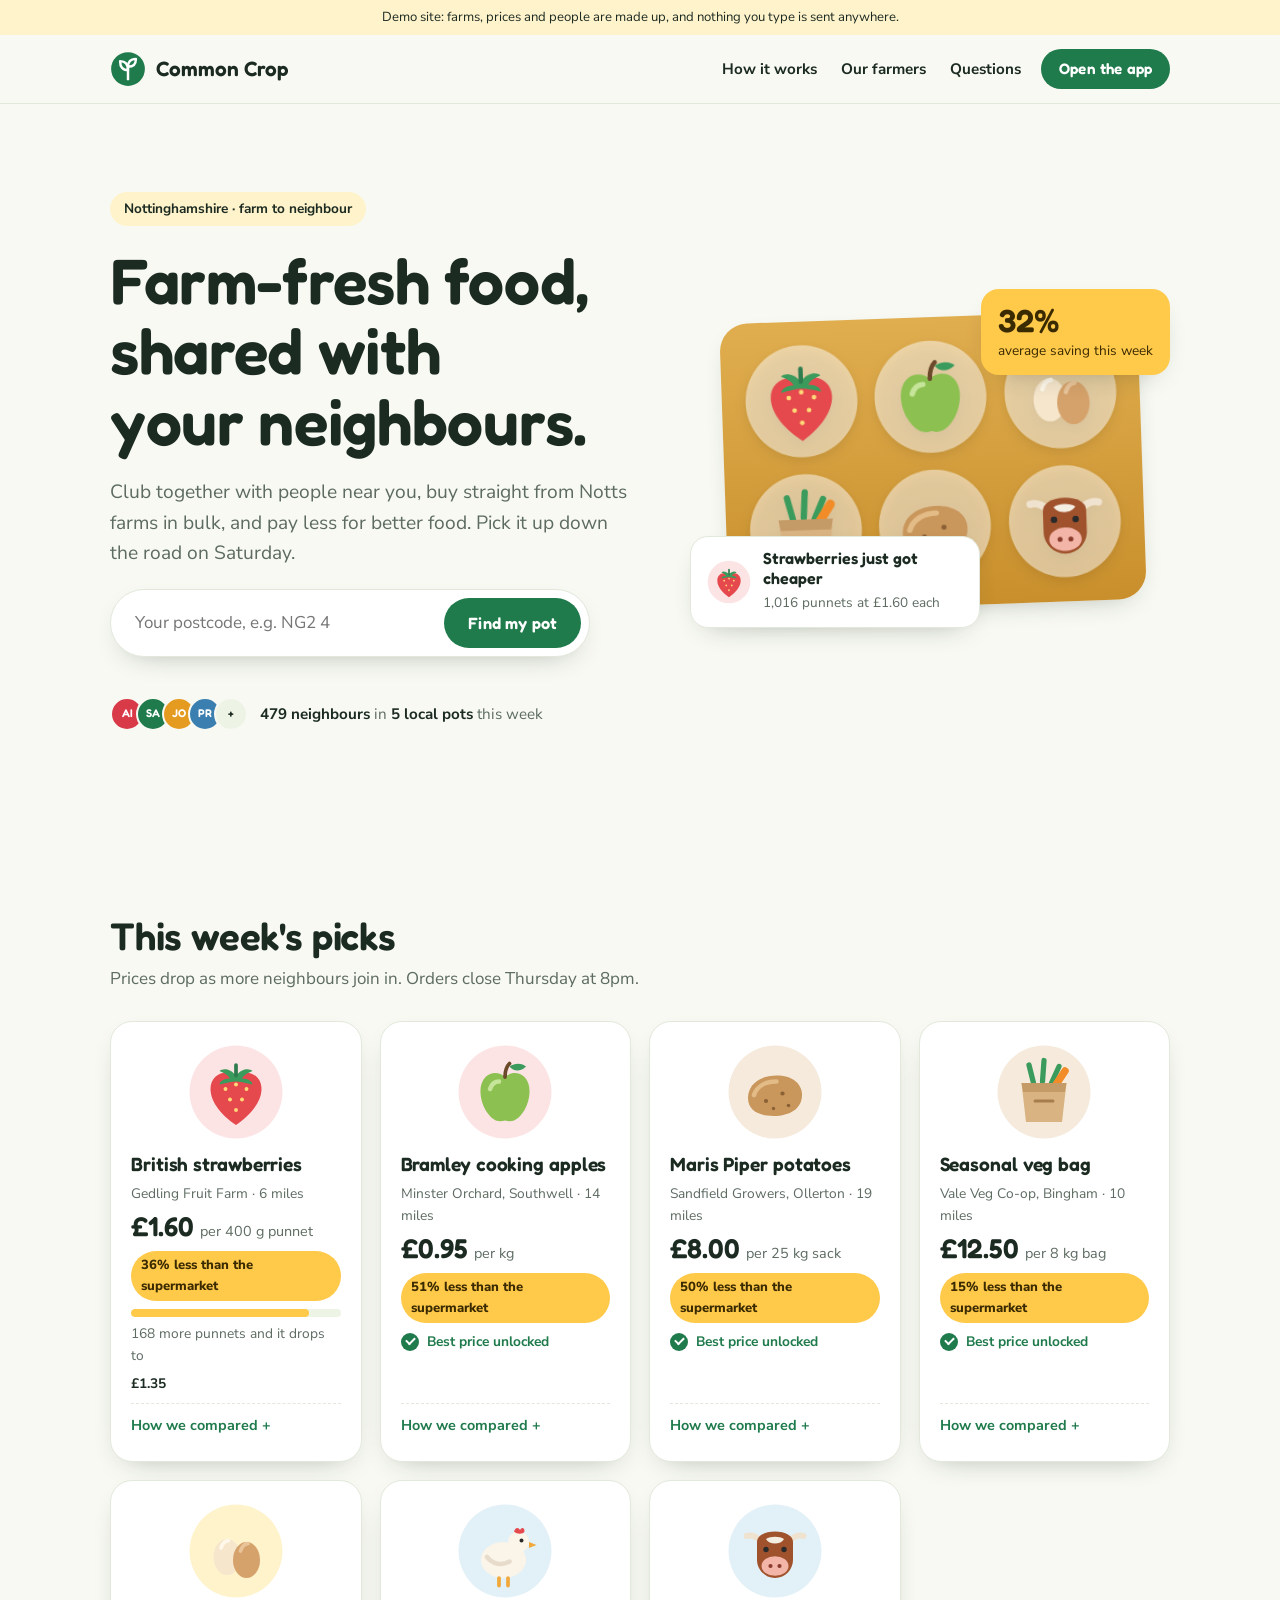
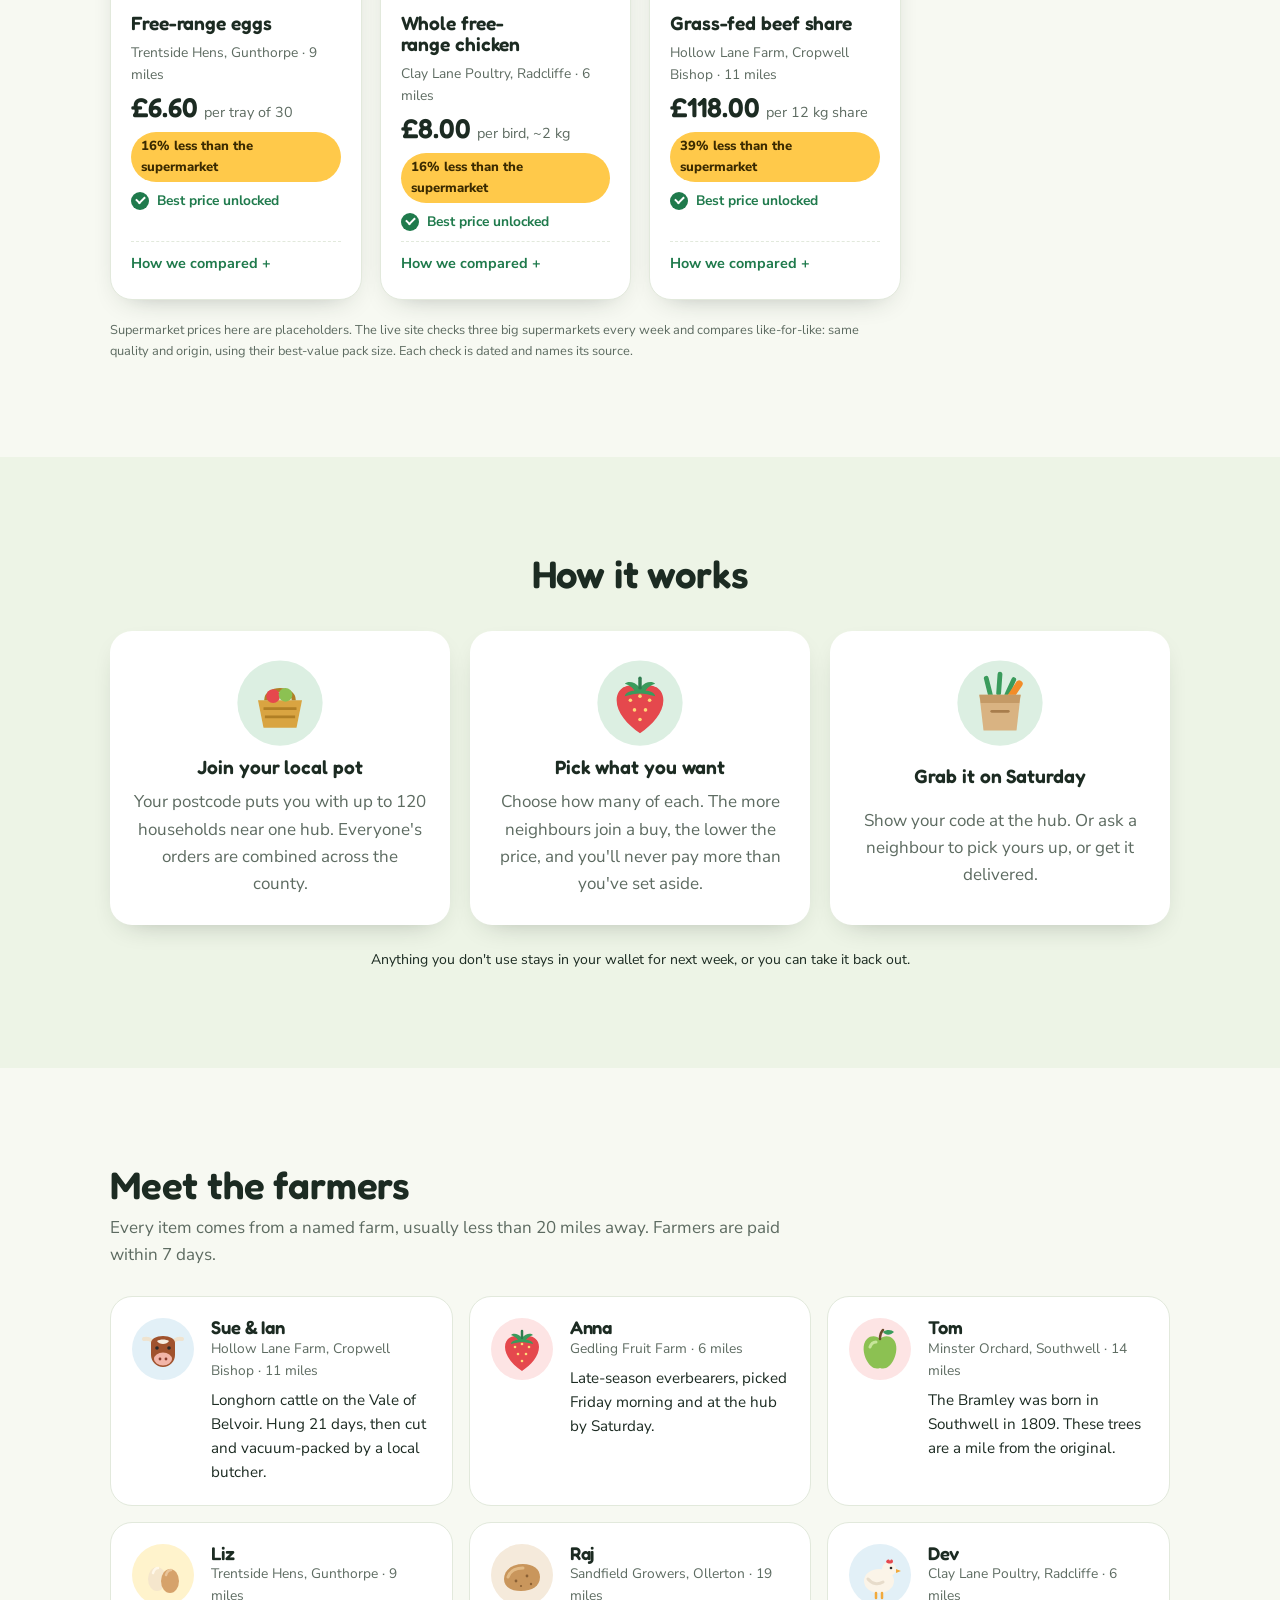
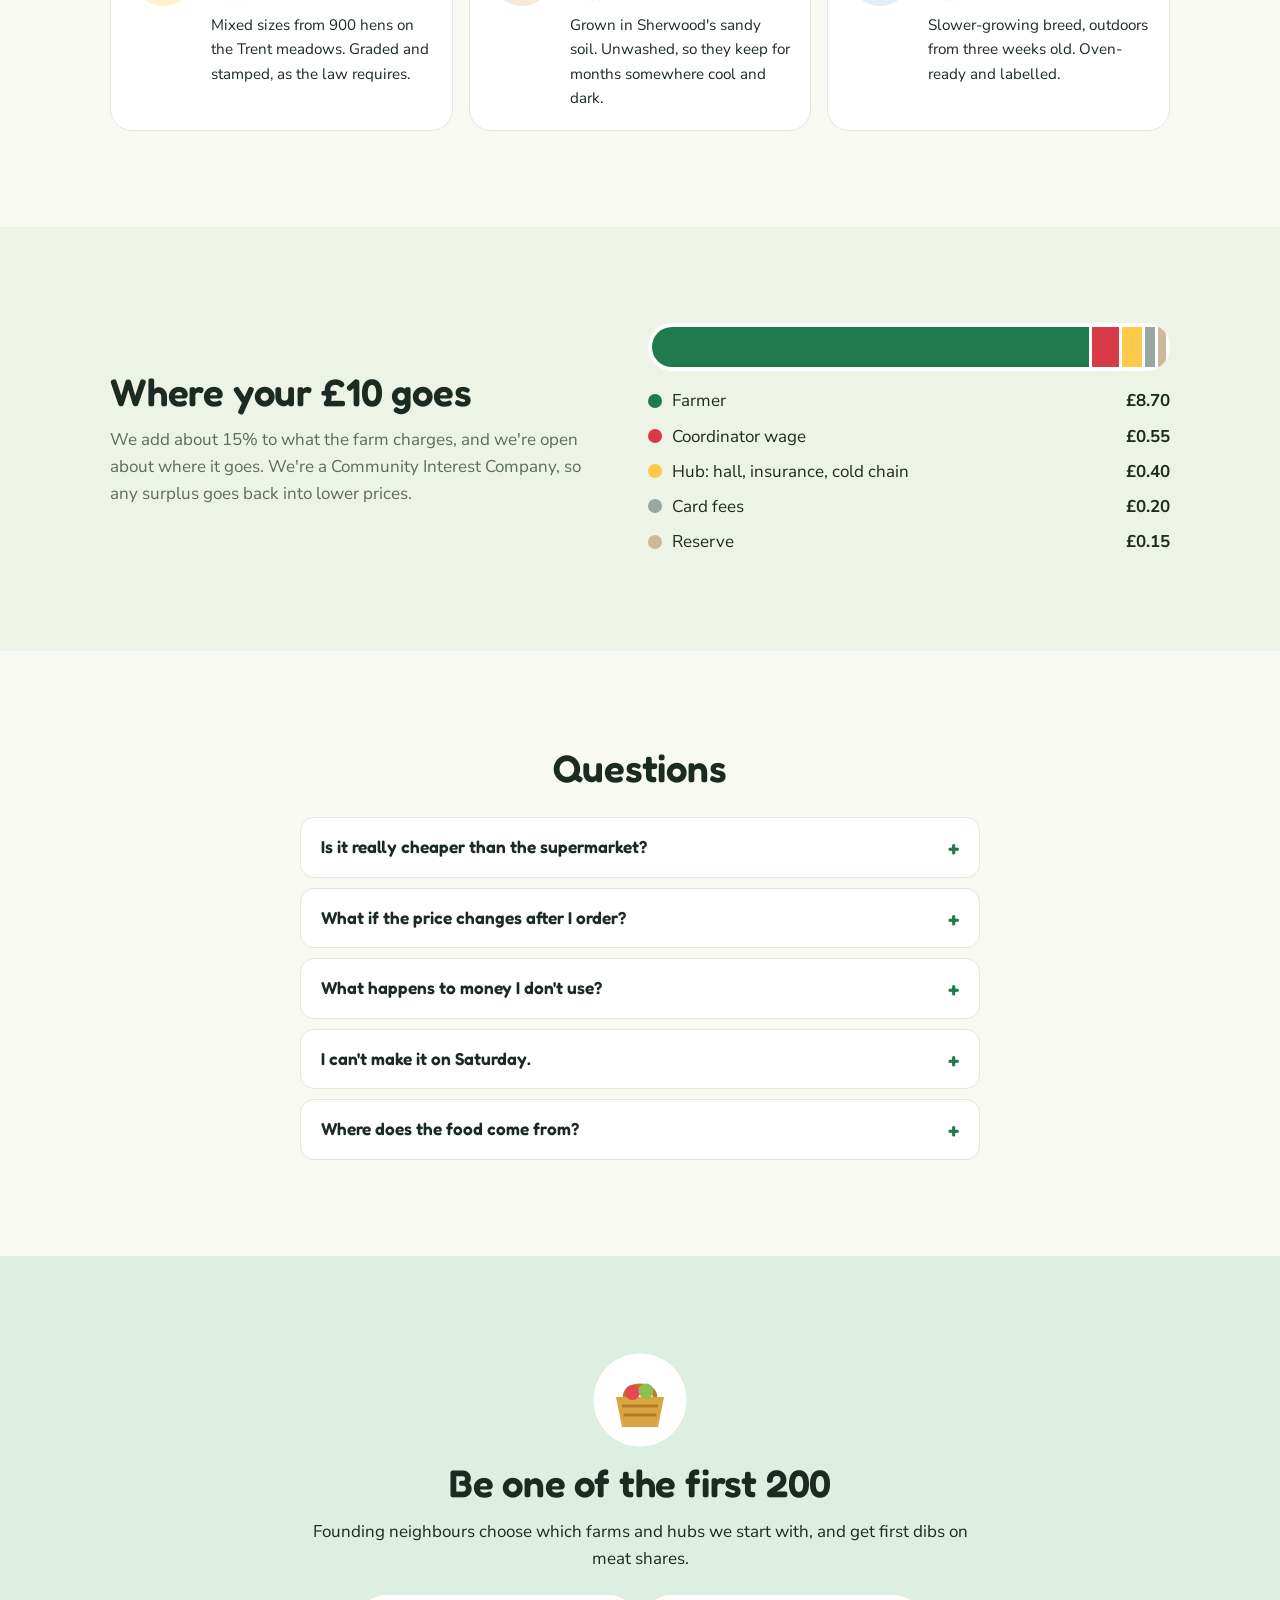
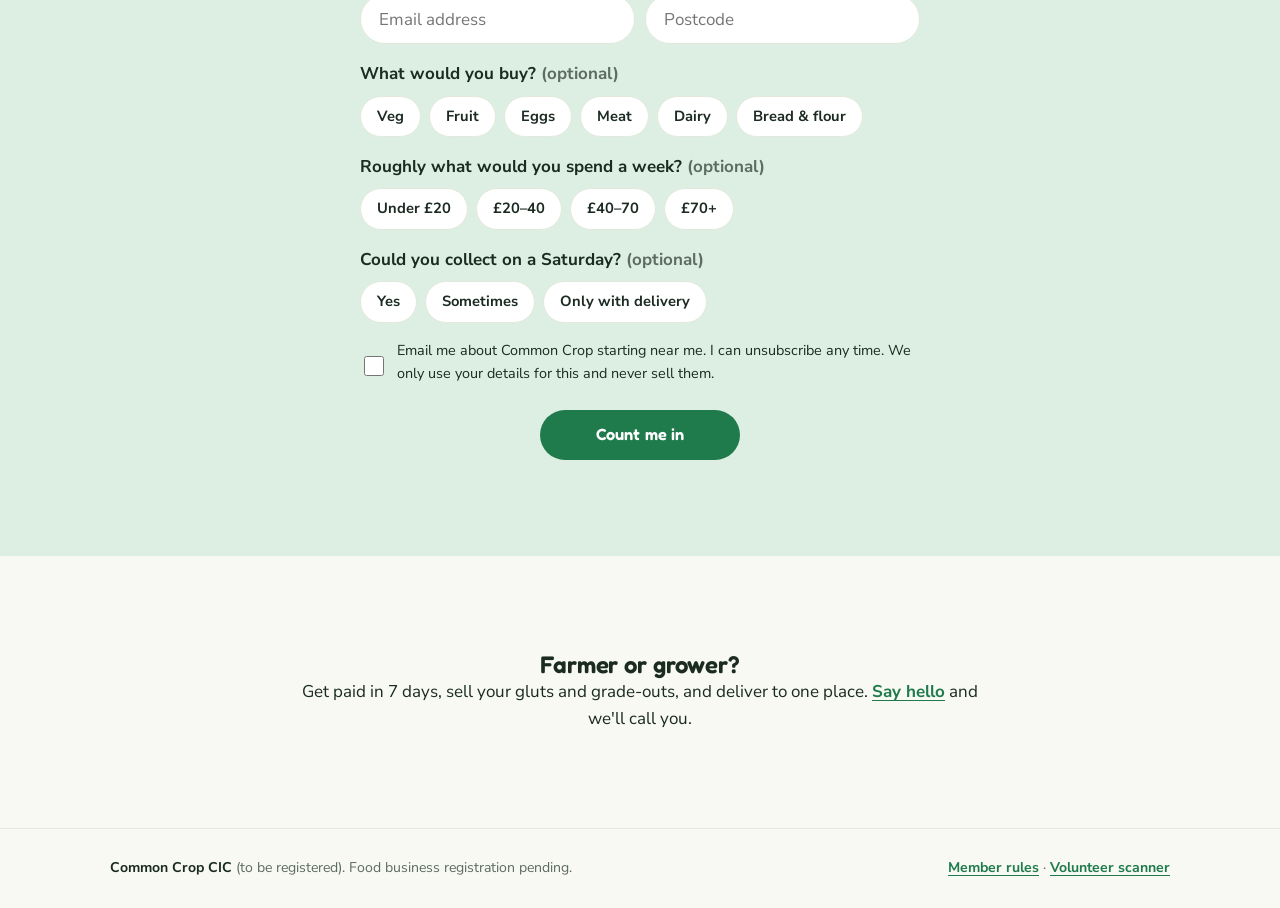
==== commit 3a149ecf: "Real founding-member waitlist, ready for Supabase - migrations/001_waitlist.sql: insert-only public " ====
--- a/common-crop/site/index.html
+++ b/common-crop/site/index.html
@@ -133,12 +133,45 @@
       <span class="join-art" data-art="basket"></span>
       <h2 id="join-title">Be one of the first 200</h2>
       <p>Founding neighbours choose which farms and hubs we start with, and get first dibs on meat shares.</p>
-      <form id="join-form" class="join-form">
-        <label for="join-email" class="visually-hidden">Email</label>
-        <input id="join-email" name="email" type="email" required placeholder="Email address" autocomplete="email">
-        <label for="join-postcode" class="visually-hidden">Postcode</label>
-        <input id="join-postcode" name="postcode" required placeholder="Postcode" autocomplete="postal-code">
-        <button class="btn" type="submit">Count me in</button>
+      <form id="join-form" class="join-form" novalidate>
+        <div class="join-row">
+          <label for="join-email" class="visually-hidden">Email</label>
+          <input id="join-email" name="email" type="email" required placeholder="Email address" autocomplete="email">
+          <label for="join-postcode" class="visually-hidden">Postcode</label>
+          <input id="join-postcode" name="postcode" required placeholder="Postcode" autocomplete="postal-code" maxlength="10">
+        </div>
+        <fieldset class="ask">
+          <legend>What would you buy? <span class="muted">(optional)</span></legend>
+          <div class="tap">
+            <label><input type="checkbox" name="interests" value="veg" id="int-veg"><span>Veg</span></label>
+            <label><input type="checkbox" name="interests" value="fruit" id="int-fruit"><span>Fruit</span></label>
+            <label><input type="checkbox" name="interests" value="eggs" id="int-eggs"><span>Eggs</span></label>
+            <label><input type="checkbox" name="interests" value="meat" id="int-meat"><span>Meat</span></label>
+            <label><input type="checkbox" name="interests" value="dairy" id="int-dairy"><span>Dairy</span></label>
+            <label><input type="checkbox" name="interests" value="bakery" id="int-bakery"><span>Bread &amp; flour</span></label>
+          </div>
+        </fieldset>
+        <fieldset class="ask">
+          <legend>Roughly what would you spend a week? <span class="muted">(optional)</span></legend>
+          <div class="tap">
+            <label><input type="radio" name="weekly_spend" value="under_20" id="sp-1"><span>Under £20</span></label>
+            <label><input type="radio" name="weekly_spend" value="20_40" id="sp-2"><span>£20–40</span></label>
+            <label><input type="radio" name="weekly_spend" value="40_70" id="sp-3"><span>£40–70</span></label>
+            <label><input type="radio" name="weekly_spend" value="over_70" id="sp-4"><span>£70+</span></label>
+          </div>
+        </fieldset>
+        <fieldset class="ask">
+          <legend>Could you collect on a Saturday? <span class="muted">(optional)</span></legend>
+          <div class="tap">
+            <label><input type="radio" name="would_collect" value="yes" id="col-1"><span>Yes</span></label>
+            <label><input type="radio" name="would_collect" value="maybe" id="col-2"><span>Sometimes</span></label>
+            <label><input type="radio" name="would_collect" value="delivery_only" id="col-3"><span>Only with delivery</span></label>
+          </div>
+        </fieldset>
+        <label class="consent"><input type="checkbox" name="consent_updates" id="join-consent" required>
+          <span>Email me about Common Crop starting near me. I can unsubscribe any time. We only use your details for this and never sell them.</span></label>
+        <p id="join-error" class="error" role="alert" hidden></p>
+        <button class="btn" type="submit" id="join-submit">Count me in</button>
       </form>
       <p id="join-done" class="done" role="status" hidden></p>
     </div>
@@ -158,6 +191,7 @@
   </div>
 </footer>
 
+<script src="config.js"></script>
 <script src="art.js"></script>
 <script src="engine.js"></script>
 <script src="data.js"></script>
--- a/common-crop/site/styles.css
+++ b/common-crop/site/styles.css
@@ -411,3 +411,20 @@
 .link-btn.small { font-size: .85rem; }
 .pot-chip { white-space: nowrap; }
 @media (max-width: 560px) { .pot-chip { display: none; } }
+
+/* join form v2 */
+.join-form { display: grid; gap: 16px; max-width: 560px; margin-inline: auto; text-align: left; }
+.join-row { display: flex; flex-wrap: wrap; gap: 10px; }
+.join-row input { flex: 1 1 200px; max-width: none; }
+.join-form input[type="email"], .join-form input[name="postcode"] { min-height: 50px; border-radius: 999px; border: 1px solid var(--line); background: var(--surface); color: var(--ink); padding: 0 18px; font: inherit; }
+.ask { border: 0; padding: 0; margin: 0; display: grid; gap: 8px; }
+.ask legend { font-weight: 700; padding: 0; margin-bottom: 8px; }
+.tap { display: flex; flex-wrap: wrap; gap: 8px; }
+.tap label { position: relative; cursor: pointer; }
+.tap input { position: absolute; opacity: 0; inset: 0; margin: 0; cursor: pointer; }
+.tap span { display: inline-block; padding: 8px 16px; border-radius: 999px; background: var(--surface); border: 1px solid var(--line); font-weight: 700; font-size: .92rem; }
+.tap input:checked + span { background: var(--brand); color: var(--brand-ink); border-color: var(--brand); }
+.tap input:focus-visible + span { outline: 3px solid var(--sun); outline-offset: 2px; }
+.consent { display: flex; gap: 10px; align-items: flex-start; font-size: .9rem; cursor: pointer; }
+.consent input { width: 20px; height: 20px; margin-top: 2px; accent-color: var(--brand); flex: none; }
+.join-form .btn { justify-self: center; min-width: 200px; }
